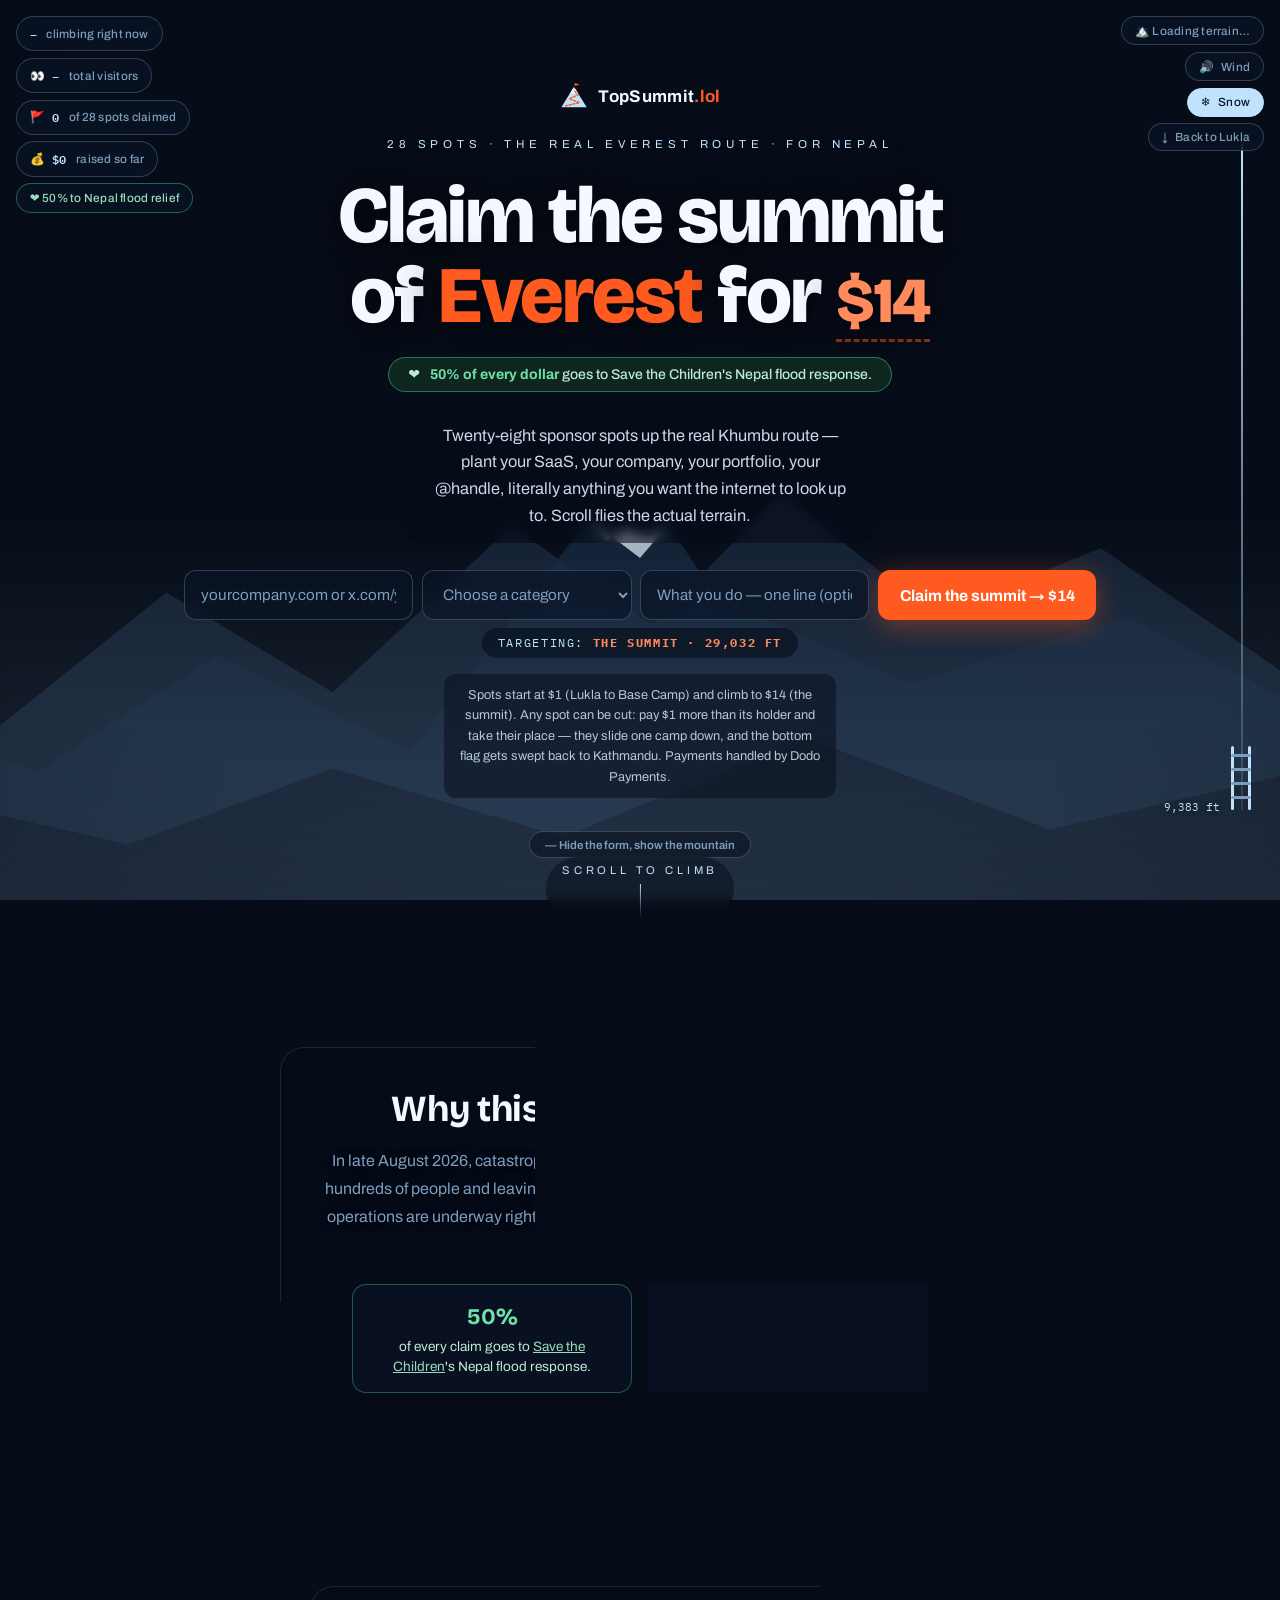
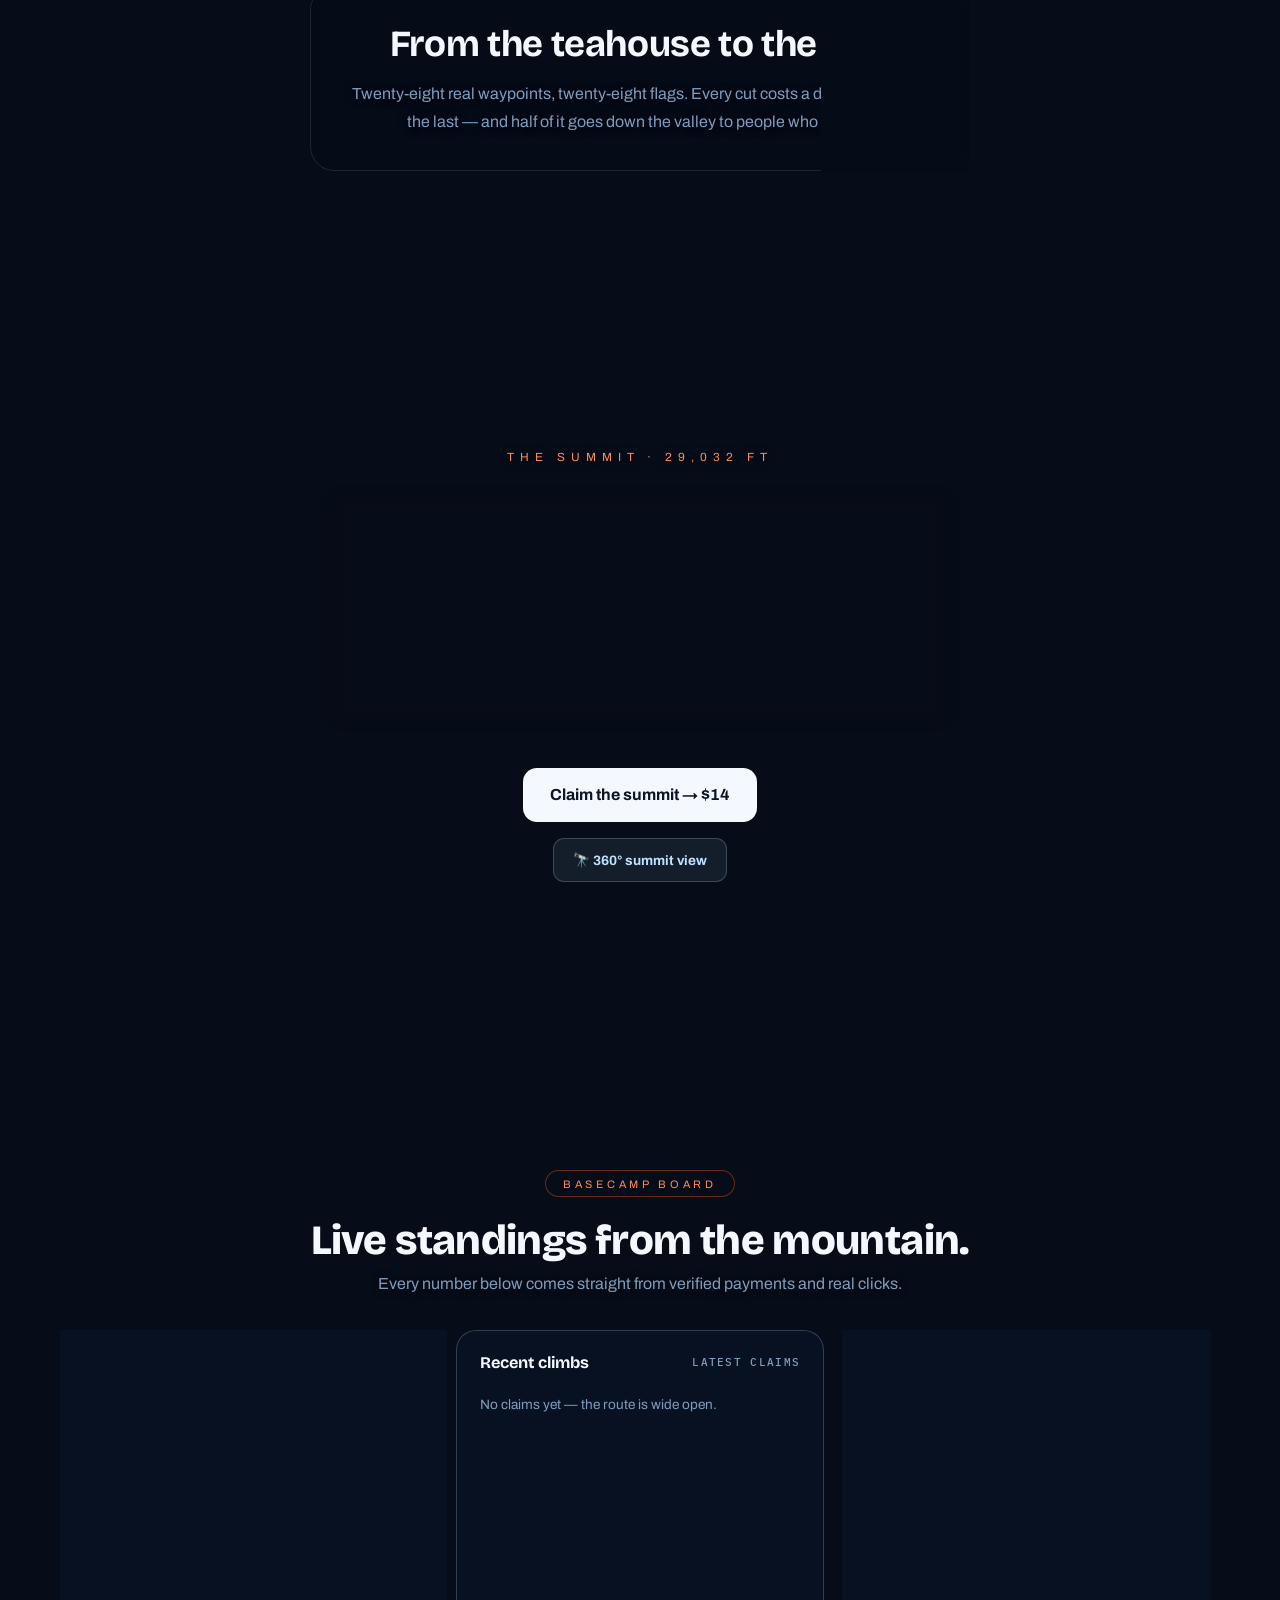
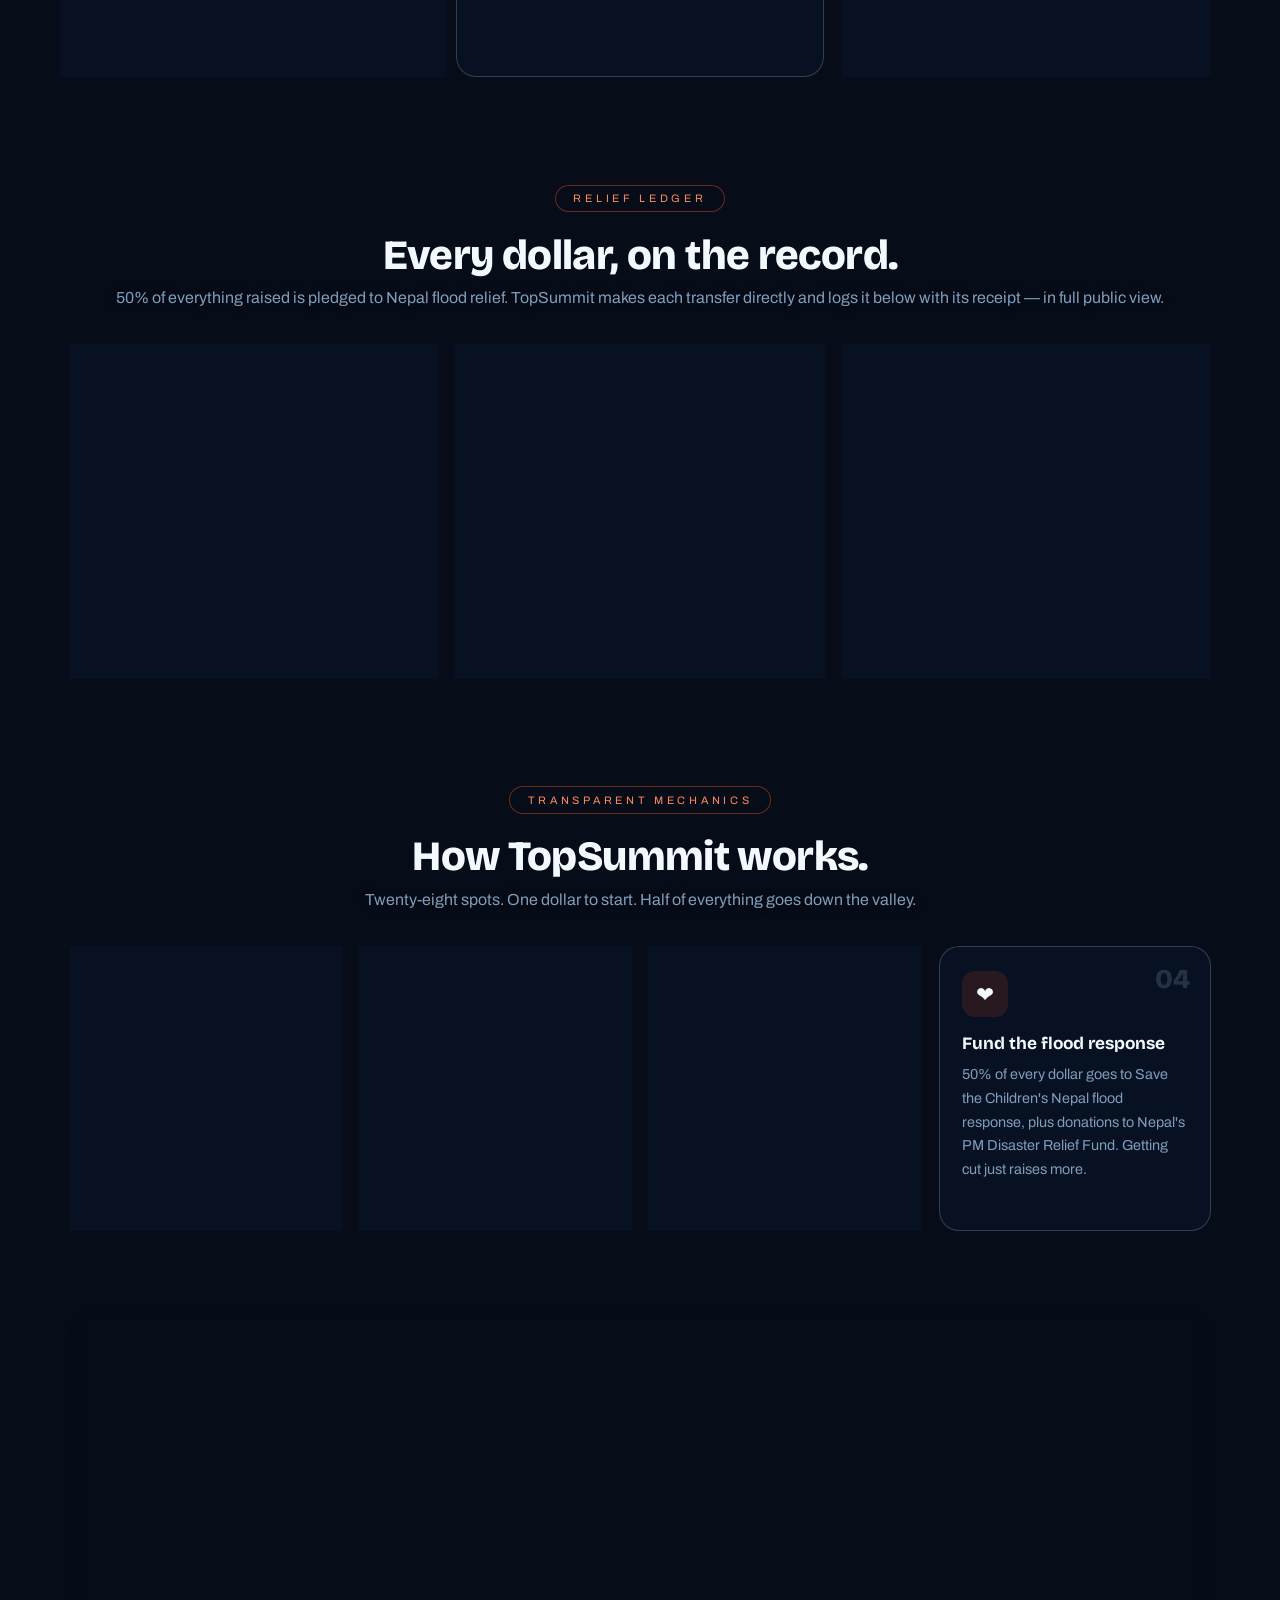
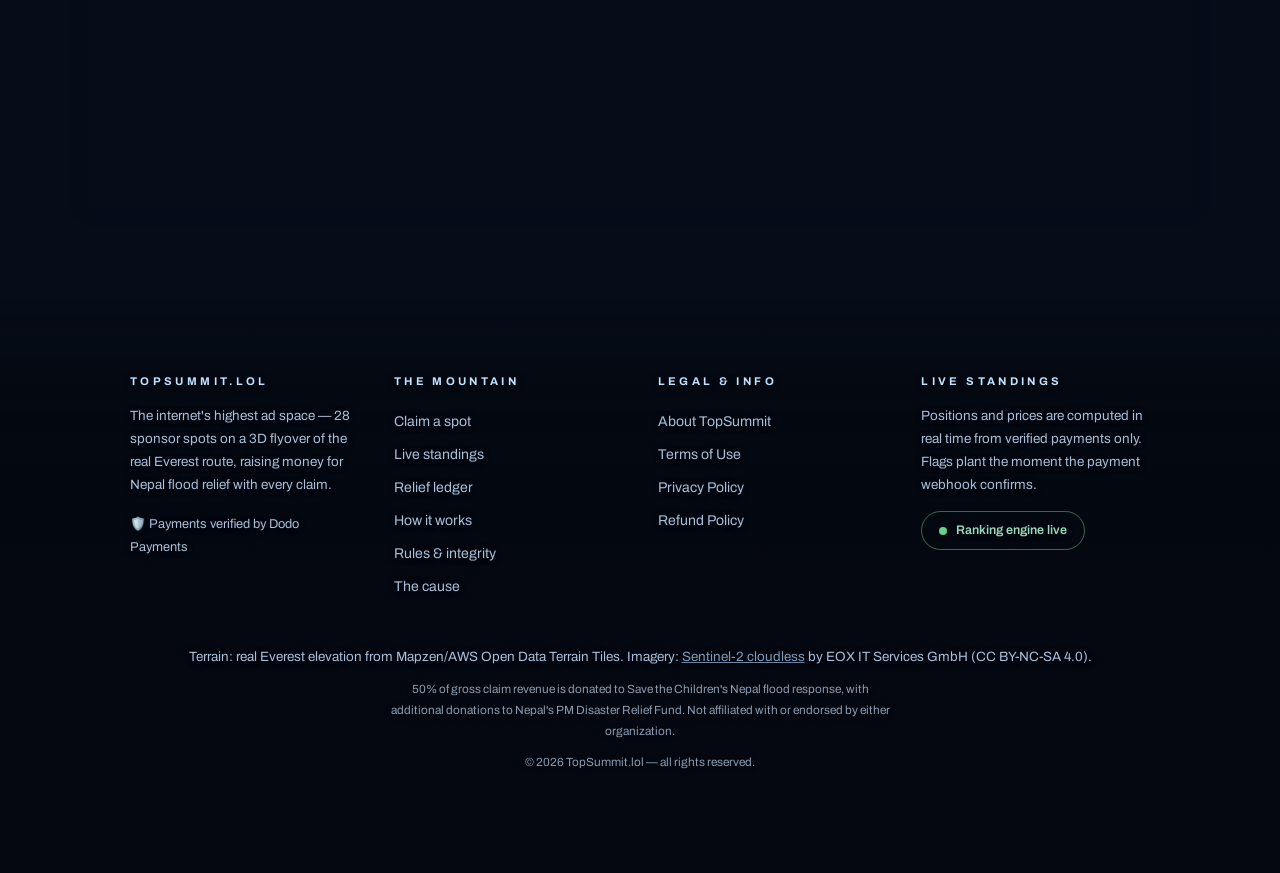
==== index.html @ 9ab9e519 "28 spots: densified real route Lukla to Summit, $1 through Base Camp then $2-$14 up the climb; Googl" ====
<!DOCTYPE html>
<html lang="en">
<head>
<meta charset="UTF-8">
<meta name="viewport" content="width=device-width, initial-scale=1.0, viewport-fit=cover">
<title>TopSummit.lol — Claim a spot on Everest. Half goes to Nepal flood relief.</title>
<meta name="description" content="28 sponsor spots up the real Everest route, Lukla to the summit. Prices start at $1. Anyone can cut in for a dollar more. 50% of every claim funds Nepal flood relief.">
<link rel="canonical" href="https://topsummit.lol/">
<meta name="theme-color" content="#0B1526">
<meta property="og:type" content="website">
<meta property="og:site_name" content="TopSummit.lol">
<meta property="og:title" content="TopSummit.lol — The internet's highest ad space">
<meta property="og:description" content="28 flags on the real Everest. Plant yours from $1; anyone can cut in for $1 more. Half of every dollar goes to Nepal flood relief.">
<meta property="og:url" content="https://topsummit.lol/">
<meta property="og:image" content="https://topsummit.lol/assets/og.jpg">
<meta property="og:image:width" content="1200">
<meta property="og:image:height" content="630">
<meta name="twitter:card" content="summary_large_image">
<meta name="twitter:title" content="TopSummit.lol — The internet's highest ad space">
<meta name="twitter:description" content="28 flags on the real Everest. Plant yours from $1; anyone can cut in for $1 more. Half of every dollar goes to Nepal flood relief.">
<meta name="twitter:image" content="https://topsummit.lol/assets/og.jpg">
<script type="application/ld+json">{"@context":"https://schema.org","@type":"WebSite","name":"TopSummit.lol","url":"https://topsummit.lol/","description":"A 3D flyover of the real Everest route with 28 sponsor spots. 50% of every claim funds Nepal flood relief."}</script>
<link rel="icon" href="assets/logo.svg" type="image/svg+xml">
<link rel="icon" href="assets/favicon-32.png" type="image/png" sizes="32x32">
<link rel="apple-touch-icon" href="assets/favicon-180.png">
<link rel="preconnect" href="https://fonts.googleapis.com">
<link rel="preconnect" href="https://fonts.gstatic.com" crossorigin>
<link href="https://fonts.googleapis.com/css2?family=Bricolage+Grotesque:opsz,wght@12..96,400..800&family=Archivo:wght@400;500;700&family=IBM+Plex+Mono:wght@500;600&display=swap" rel="stylesheet">
<style>
  :root{
    --night:#0B1526;
    --night-deep:#060C18;
    --ice:#BFE3FF;
    --ice-dim:#7E9DBC;
    --cloud:#F4F9FF;
    --orange:#FF5A1F;
    --orange-lit:#FF8A5C;
    --relief:#4CC38A;
    --card:rgba(10,20,38,.72);
    --line:rgba(191,227,255,.22);
  }
  *{margin:0;padding:0;box-sizing:border-box}
  [hidden]{display:none !important}
  html{overflow-x:hidden}
  html.no-scroll{overflow:hidden}
  body{
    font-family:"Archivo",system-ui,sans-serif;
    background:var(--night-deep);
    color:var(--cloud);
    -webkit-font-smoothing:antialiased;
  }
  button{font-family:inherit;cursor:pointer}
  input,select{font-family:inherit}
  ::selection{background:var(--orange);color:#fff}
  :focus-visible{outline:3px solid var(--orange);outline-offset:3px}

  /* ---------- fixed backdrops ---------- */
  .skywrap{position:fixed;inset:0;z-index:0;overflow:hidden}
  .skyfill{position:absolute;inset:0}
  .stars{
    position:absolute;inset:0;opacity:0;
    background-image:
      radial-gradient(1.5px 1.5px at 12% 18%,#fff,transparent),
      radial-gradient(1px 1px at 34% 8%,#fff,transparent),
      radial-gradient(1.6px 1.6px at 58% 22%,#fff,transparent),
      radial-gradient(1px 1px at 71% 12%,#fff,transparent),
      radial-gradient(1.4px 1.4px at 86% 28%,#fff,transparent),
      radial-gradient(1px 1px at 45% 32%,#fff,transparent),
      radial-gradient(1.2px 1.2px at 22% 40%,#fff,transparent),
      radial-gradient(1px 1px at 92% 44%,#fff,transparent);
  }
  #terrain3d{position:fixed;inset:0;z-index:1;opacity:0;transition:opacity 1.2s ease}
  #terrain3d.on{opacity:1}
  #terrain3d canvas{display:block;width:100%;height:100%}
  #stylized{position:fixed;inset:0;z-index:1;overflow:hidden}
  #stylized svg.ridge{
    position:absolute;left:50%;transform:translateX(-50%);
    width:max(1400px,160vw);bottom:-4vh;
  }
  #stylized .haze{
    position:absolute;inset:auto 0 0 0;height:44vh;
    background:linear-gradient(180deg,transparent,rgba(191,227,255,.14));
    pointer-events:none;
  }
  #stylized .plume{
    position:absolute;pointer-events:none;opacity:0;
    width:26vw;height:5vh;left:53%;top:16vh;
    background:linear-gradient(90deg,rgba(244,249,255,.85),rgba(244,249,255,0));
    filter:blur(9px);border-radius:999px;
    transform-origin:left center;
  }
  .vignette{
    position:fixed;inset:0;z-index:2;pointer-events:none;
    background:radial-gradient(125% 95% at 50% 42%,transparent 52%,rgba(4,8,16,.62) 100%);
  }
  #snow{position:fixed;inset:0;z-index:3;pointer-events:none}

  /* ---------- HUD ---------- */
  .hud{position:fixed;z-index:60;display:flex;flex-direction:column;gap:.4rem;top:16px}
  .hud.left{left:16px;align-items:flex-start}
  .hud.right{right:16px;align-items:flex-end}
  .chip,.ctl{
    background:var(--card);border:1px solid var(--line);
    color:var(--ice-dim);
    border-radius:999px;padding:.42rem .8rem;
    font-size:.74rem;font-weight:500;letter-spacing:.02em;
    display:inline-flex;align-items:center;gap:.45rem;white-space:nowrap;
    backdrop-filter:blur(8px);
  }
  .chip .num{font-family:"IBM Plex Mono",monospace;color:var(--ice);font-weight:600}
  .chip .short{display:none}
  .chip.relief{border-color:rgba(76,195,138,.45);color:#9ADBBB}
  .ctl{transition:color .2s,border-color .2s}
  .ctl:hover{color:var(--cloud);border-color:var(--ice)}
  .ctl[aria-pressed="true"]{background:var(--ice);color:var(--night);border-color:var(--ice)}

  /* icefall ladder = scroll progress */
  .ladder-rail{position:fixed;right:26px;top:16svh;bottom:10svh;width:26px;z-index:55;pointer-events:none}
  .ladder-rail::before{
    content:"";position:absolute;left:50%;top:0;bottom:0;width:2px;
    background:linear-gradient(180deg,var(--ice),rgba(191,227,255,.12));
  }
  .ladder{position:absolute;left:0;bottom:0;width:26px;height:64px}
  .ladder .rail{position:absolute;top:0;bottom:0;width:3px;background:var(--ice);border-radius:2px}
  .ladder .rail.r1{left:3px}.ladder .rail.r2{right:3px}
  .ladder .rung{position:absolute;left:3px;right:3px;height:3px;background:var(--ice-dim);border-radius:2px}
  .altimeter{
    position:absolute;right:34px;bottom:-4px;white-space:nowrap;
    font-family:"IBM Plex Mono",monospace;font-size:.68rem;color:var(--ice);
    text-shadow:0 1px 6px rgba(4,8,16,.9);
  }

  /* ---------- HERO ---------- */
  .hero{
    position:relative;z-index:5;min-height:100svh;
    display:flex;flex-direction:column;align-items:center;justify-content:center;
    text-align:center;padding:9svh 1rem 12svh;
  }
  .brandline{display:flex;align-items:center;justify-content:center;gap:.55rem;margin-bottom:1.2rem}
  .brandline svg{width:30px;height:30px}
  .brandline .name{font-weight:700;letter-spacing:.02em;font-size:1.06rem}
  .brandline .name b{color:var(--orange)}
  .eyebrow{
    font-size:.72rem;letter-spacing:.42em;text-transform:uppercase;
    color:var(--ice);margin-bottom:1.1rem;
    background:rgba(6,12,24,.55);backdrop-filter:blur(6px);
    padding:.5rem 1.1rem;border-radius:999px;
  }
  h1{
    font-family:"Bricolage Grotesque",sans-serif;font-weight:800;
    font-size:clamp(2.5rem,7vw,5rem);line-height:1.0;letter-spacing:-.025em;
    text-wrap:balance;
    text-shadow:0 2px 8px rgba(4,8,16,.9), 0 4px 40px rgba(4,8,16,.85);
  }
  h1 em{font-style:normal;color:var(--orange)}
  h1 .mono{color:var(--orange-lit);border-bottom:3px dashed rgba(255,90,31,.55);font-size:.8em}
  .relief-banner{
    margin:1.3rem auto 0;display:inline-flex;align-items:center;gap:.6rem;
    background:rgba(18,48,36,.72);border:1px solid rgba(76,195,138,.5);
    color:#BDEBD3;border-radius:999px;padding:.55rem 1.2rem;
    font-size:.88rem;font-weight:500;backdrop-filter:blur(8px);
    max-width:94vw;flex-wrap:wrap;justify-content:center;
  }
  .relief-banner b{color:#6FE0A8}
  .subline{margin:1.1rem auto 0;color:#C9D9EA;font-size:1.02rem;max-width:52ch;line-height:1.65;
    background:rgba(6,12,24,.55);backdrop-filter:blur(6px);
    padding:.8rem 1.2rem;border-radius:14px}
  .claim-bar{margin:1.7rem auto .5rem;display:flex;flex-wrap:wrap;justify-content:center;gap:.55rem}
  .claim-bar input,.claim-bar select{
    height:50px;border-radius:12px;border:1px solid var(--line);
    background:var(--card);color:var(--cloud);
    padding:0 1rem;font-size:.95rem;min-width:210px;backdrop-filter:blur(8px);
  }
  .claim-bar input::placeholder{color:var(--ice-dim)}
  .claim-bar select{min-width:180px;color:var(--ice-dim)}
  .claim-bar .go{
    height:50px;border-radius:12px;border:none;padding:0 1.35rem;
    background:var(--orange);color:#fff;font-weight:700;font-size:.98rem;
    display:inline-flex;align-items:center;gap:.5rem;
    box-shadow:0 6px 28px rgba(255,90,31,.4);
    transition:transform .18s cubic-bezier(.22,1,.36,1),box-shadow .18s;
  }
  .claim-bar .go:hover{transform:translateY(-2px);box-shadow:0 10px 34px rgba(255,90,31,.55)}
  .target-line{
    font-family:"IBM Plex Mono",monospace;font-size:.72rem;letter-spacing:.14em;
    text-transform:uppercase;color:var(--ice);margin-bottom:.6rem;
    background:rgba(6,12,24,.6);backdrop-filter:blur(6px);
    padding:.45rem 1rem;border-radius:999px;
  }
  .target-line b{color:var(--orange-lit)}
  .micro{color:#B5C7DA;font-size:.8rem;max-width:56ch;margin:.4rem auto 0;line-height:1.6;
    background:rgba(6,12,24,.5);backdrop-filter:blur(6px);
    padding:.7rem 1rem;border-radius:12px}
  .form-error{color:var(--orange-lit);font-size:.84rem;font-weight:700;min-height:1.3em;margin-top:.45rem}
  /* the claim form can fold away so the flyover owns the first screen */
  .hero-min{
    margin-top:.5rem;background:rgba(6,12,24,.5);border:1px solid var(--line);
    color:var(--ice-dim);border-radius:999px;padding:.42rem .95rem;
    font-size:.72rem;font-weight:600;backdrop-filter:blur(6px);
    transition:color .2s,border-color .2s;
  }
  .hero-min:hover{color:var(--cloud);border-color:var(--ice)}
  .hero-pill{
    display:inline-flex;align-items:center;gap:.5rem;margin-top:1.4rem;
    background:var(--orange);color:#fff;border:none;border-radius:999px;
    padding:.8rem 1.4rem;font-size:.95rem;font-weight:700;
    box-shadow:0 6px 28px rgba(255,90,31,.4);
  }
  .hero-pill span{font-size:.7rem;opacity:.85}
  .hero.min .subline,.hero.min .claim-bar,.hero.min .target-line,
  .hero.min .micro,.hero.min .form-error,.hero.min .hero-min{display:none}
  .scroll-cue{
    position:absolute;left:50%;bottom:5svh;transform:translateX(-50%);
    font-size:.7rem;letter-spacing:.34em;text-transform:uppercase;color:var(--ice);
    display:flex;flex-direction:column;align-items:center;gap:.5rem;white-space:nowrap;
  }
  .scroll-cue{background:rgba(6,12,24,.5);backdrop-filter:blur(6px);
    padding:.45rem 1rem .2rem;border-radius:999px}
  .scroll-cue::after{content:"";width:1px;height:34px;background:linear-gradient(180deg,var(--ice),transparent)}

  /* ---------- CAUSE ---------- */
  .cause{
    position:relative;z-index:5;text-align:center;
    padding:2.4rem 1.8rem;width:min(720px,92vw);margin:9svh auto 3svh;
    background:rgba(6,12,24,.55);backdrop-filter:blur(8px);
    border:1px solid rgba(191,227,255,.12);border-radius:24px;
  }
  .cause h2{
    font-family:"Bricolage Grotesque",sans-serif;font-weight:700;
    font-size:clamp(1.5rem,3.4vw,2.3rem);letter-spacing:-.01em;
  }
  .cause p{color:var(--ice-dim);margin-top:1rem;line-height:1.75;
    text-shadow:0 1px 10px rgba(4,8,16,.9)}
  .cause a{color:#9ADBBB}
  .cause .split{
    margin-top:1.6rem;display:flex;justify-content:center;gap:1rem;flex-wrap:wrap;
  }
  .cause .split span{
    background:var(--card);border:1px solid rgba(76,195,138,.4);border-radius:14px;
    padding:.9rem 1.2rem;font-size:.85rem;color:#BDEBD3;backdrop-filter:blur(8px);
    max-width:280px;line-height:1.5;
  }
  .cause .split b{display:block;font-family:"Bricolage Grotesque",sans-serif;
    font-size:1.4rem;color:#6FE0A8;margin-bottom:.2rem}
  .cause .fineprint{font-size:.74rem;margin-top:1.4rem;opacity:.85}

  /* ---------- THE CLIMB ---------- */
  .climb{position:relative;z-index:5}
  .climb-intro{
    text-align:center;padding:2.2rem 1.8rem;width:min(660px,92vw);
    margin:10svh auto 5svh;
    background:rgba(6,12,24,.55);backdrop-filter:blur(8px);
    border:1px solid rgba(191,227,255,.12);border-radius:24px;
  }
  .climb-intro h2{
    font-family:"Bricolage Grotesque",sans-serif;font-weight:700;
    font-size:clamp(1.5rem,3.4vw,2.3rem);letter-spacing:-.01em;
  }
  .climb-intro p{color:var(--ice-dim);margin-top:.9rem;line-height:1.7;
    text-shadow:0 1px 10px rgba(4,8,16,.9)}

  .camp{
    position:relative;min-height:50svh;
    display:flex;align-items:center;padding:5svh 1rem;
  }
  /* the climb (Crampon Point -> Hillary Step) gets more scroll room than the
     trek, so the flight up high is slower and each spot hangs on screen longer */
  .camp:nth-child(n+15){min-height:92svh}
  .camp:nth-child(odd) .camp-inner{margin-left:auto;margin-right:max(4vw,calc(50vw - 620px))}
  .camp:nth-child(even) .camp-inner{margin-right:auto;margin-left:max(4vw,calc(50vw - 620px))}
  .camp-inner{width:min(520px,94vw);position:relative}
  .waypoint{
    display:inline-flex;align-items:center;gap:.6rem;margin-bottom:.9rem;
    font-family:"IBM Plex Mono",monospace;font-size:.7rem;letter-spacing:.24em;
    text-transform:uppercase;color:var(--cloud);
    background:rgba(6,12,24,.68);backdrop-filter:blur(6px);
    padding:.5rem .95rem;border-radius:999px;
    cursor:pointer;transition:border-color .2s;border:1px solid transparent;
  }
  .waypoint:hover{border-color:rgba(191,227,255,.4)}
  .wp-name::after{content:" ·"}
  .waypoint::before{
    content:"";width:12px;height:12px;border-radius:50%;flex:none;
    background:var(--orange);box-shadow:0 0 0 5px rgba(255,90,31,.25), 0 0 18px rgba(255,90,31,.6);
  }
  .camp.vacant .waypoint::before{background:var(--ice-dim);box-shadow:0 0 0 5px rgba(191,227,255,.15)}
  .flag-card{
    background:var(--card);border:1px solid var(--line);
    border-left:4px solid var(--orange);
    border-radius:16px;padding:1.25rem 1.4rem;
    backdrop-filter:blur(10px);
    box-shadow:0 24px 60px rgba(4,8,16,.55);
    display:flex;align-items:center;gap:1.1rem;
  }
  .camp.vacant .flag-card{border-left-color:var(--ice-dim);border-style:dashed}
  .flag-card .pennant{flex:none;width:44px}
  .flag-card .pennant svg{width:100%;height:auto;display:block}
  .flag-card .info{flex:1;min-width:0}
  .flag-card .domain{
    font-family:"Bricolage Grotesque",sans-serif;font-weight:700;font-size:1.4rem;
    letter-spacing:-.01em;overflow:hidden;text-overflow:ellipsis;white-space:nowrap;
  }
  .camp.vacant .flag-card .domain{color:var(--ice-dim)}
  .flag-card .tag{color:var(--ice-dim);font-size:.88rem;margin-top:.3rem;line-height:1.5}
  .flag-card .alt{
    margin-top:.6rem;font-family:"IBM Plex Mono",monospace;font-size:.68rem;
    letter-spacing:.18em;text-transform:uppercase;color:var(--ice-dim);
  }
  .flag-card .meta{
    flex:none;text-align:right;
    border-left:1px dashed var(--line);padding-left:1rem;
  }
  .flag-card .rank{font-family:"Bricolage Grotesque",sans-serif;font-weight:800;font-size:1.8rem}
  .flag-card .paid{font-family:"IBM Plex Mono",monospace;color:var(--orange-lit);font-weight:600}
  .spot-btn{
    margin-top:.9rem;width:100%;height:44px;border-radius:11px;border:none;
    background:var(--orange);color:#fff;font-weight:700;font-size:.9rem;
    transition:transform .15s cubic-bezier(.22,1,.36,1);
  }
  .camp.vacant .spot-btn{
    background:rgba(6,12,24,.72);backdrop-filter:blur(6px);
    border:1.5px dashed var(--ice);color:var(--cloud);font-weight:700;
  }
  .spot-btn:hover{transform:translateY(-2px)}

  /* ---------- FINALE ---------- */
  .finale{
    position:relative;z-index:5;min-height:100svh;overflow:hidden;
    display:flex;align-items:center;justify-content:center;
  }
  .finale-inner{position:relative;text-align:center;width:min(760px,94vw);padding:8svh 0}
  .finale .kicker{
    font-size:.74rem;letter-spacing:.5em;text-transform:uppercase;color:var(--orange-lit);
    margin-bottom:1.4rem;text-shadow:0 1px 10px rgba(4,8,16,.9);
  }
  .summit-card{
    position:relative;margin:0 auto;width:min(640px,100%);
    background:linear-gradient(165deg,rgba(14,26,48,.88),rgba(8,15,30,.88));
    border:1.5px solid #F5C64F;    /* champion gold */
    border-radius:22px;padding:2.5rem 2rem 2rem;
    backdrop-filter:blur(12px);
    animation:glowGold 2.8s ease-in-out infinite alternate;
  }
  .summit-card .ribbon{
    position:absolute;top:-16px;left:50%;transform:translateX(-50%);
    background:var(--orange);color:#fff;
    font-weight:700;font-size:.72rem;letter-spacing:.3em;text-transform:uppercase;
    padding:.42rem 1.2rem;border-radius:999px;white-space:nowrap;
  }
  .summit-card .domain{
    font-family:"Bricolage Grotesque",sans-serif;font-weight:800;
    font-size:clamp(2rem,5.6vw,3.6rem);letter-spacing:-.02em;color:var(--cloud);
    overflow-wrap:anywhere;
  }
  .summit-card .domain a{color:inherit;text-decoration:none}
  .summit-card .domain a:hover{color:var(--orange-lit)}
  .summit-card .tag{color:var(--ice-dim);margin-top:.7rem;font-size:1.02rem}
  .summit-card .figures{
    margin-top:1.7rem;display:flex;justify-content:center;gap:2.4rem;flex-wrap:wrap;
    font-family:"IBM Plex Mono",monospace;font-size:.78rem;color:var(--ice-dim);
  }
  .summit-card .figures b{display:block;font-size:1.25rem;color:var(--orange-lit);font-weight:600}
  .finale .steal{
    margin-top:2.2rem;height:54px;border-radius:14px;border:none;padding:0 1.7rem;
    background:var(--cloud);color:var(--night);font-weight:700;font-size:1rem;
    transition:transform .18s cubic-bezier(.22,1,.36,1);
  }
  .finale .steal:hover{transform:translateY(-2px)}

  /* ---------- footer ---------- */
  .basefooter{
    position:relative;z-index:5;text-align:center;
    padding:8svh 1.2rem 11svh;color:#A9C0D8;font-size:.84rem;line-height:1.8;
    background:linear-gradient(180deg,transparent 0%,rgba(4,8,16,.82) 16%,rgba(4,8,16,.97) 45%);
    text-shadow:0 1px 6px rgba(4,8,16,.9);
  }
  .basefooter .sign{
    display:inline-block;border:1px solid var(--line);color:var(--ice-dim);
    letter-spacing:.34em;text-transform:uppercase;font-size:.7rem;font-weight:700;
    padding:.55rem 1.3rem;border-radius:8px;margin-bottom:1.1rem;
  }
  .basefooter a{color:var(--ice-dim)}
  .basefooter .legal{font-size:.74rem;opacity:.8;max-width:72ch;margin:0.6rem auto 0}

  /* ---------- shared section heads ---------- */
  .sec-head{text-align:center;margin-bottom:2.4rem}
  .sec-head .pill{
    display:inline-block;font-size:.68rem;letter-spacing:.34em;text-transform:uppercase;
    color:var(--orange-lit);border:1px solid rgba(255,90,31,.4);border-radius:999px;
    padding:.42rem 1.1rem;margin-bottom:1.1rem;background:rgba(6,12,24,.5);
  }
  .sec-head h2{font-family:"Bricolage Grotesque",sans-serif;font-weight:800;
    font-size:clamp(1.7rem,3.8vw,2.6rem);letter-spacing:-.015em}
  .sec-head p{color:var(--ice-dim);margin-top:.6rem;text-shadow:0 1px 8px rgba(4,8,16,.9)}

  /* ---------- basecamp board ---------- */
  .board,.howit{position:relative;z-index:5;padding:6svh 1.2rem;max-width:1180px;margin:0 auto}
  .board-grid{display:grid;grid-template-columns:repeat(auto-fit,minmax(300px,1fr));gap:1.1rem}
  .panel{
    background:var(--card);border:1px solid var(--line);border-radius:20px;
    padding:1.35rem 1.45rem;backdrop-filter:blur(10px);
  }
  .panel>h3{
    font-family:"Bricolage Grotesque",sans-serif;font-size:1.02rem;
    display:flex;justify-content:space-between;align-items:center;margin-bottom:1rem;
  }
  .panel>h3 small{font-family:"IBM Plex Mono",monospace;font-weight:500;font-size:.68rem;
    color:var(--ice-dim);letter-spacing:.12em;text-transform:uppercase}
  .champ-card{
    background:rgba(245,198,79,.07);border:1.5px solid #F5C64F;
    box-shadow:0 0 22px rgba(245,198,79,.25);
    border-radius:15px;padding:1.05rem;display:flex;align-items:center;gap:.9rem;
  }
  .champ-card img{width:44px;height:44px;border-radius:11px;background:#fff}
  .champ-card .cd{flex:1;min-width:0}
  .champ-card .cd a{color:var(--cloud);font-family:"Bricolage Grotesque",sans-serif;
    font-weight:800;font-size:1.25rem;text-decoration:none;overflow-wrap:anywhere}
  .champ-card .cd a:hover{color:var(--orange-lit)}
  .champ-card .cd small{display:block;color:var(--ice-dim);font-size:.78rem;margin-top:.15rem}
  .champ-take{
    margin-top:1rem;width:100%;height:46px;border-radius:12px;border:none;
    background:var(--orange);color:#fff;font-weight:700;font-size:.95rem;
    box-shadow:0 6px 22px rgba(255,90,31,.35);
    transition:transform .15s cubic-bezier(.22,1,.36,1);
  }
  .champ-take:hover{transform:translateY(-2px)}
  .kv{display:flex;justify-content:space-between;padding:.5rem 0;
    border-top:1px dashed var(--line);font-size:.85rem;color:var(--ice-dim);margin-top:.1rem}
  .kv:first-of-type{margin-top:1rem}
  .kv b{color:var(--ice);font-family:"IBM Plex Mono",monospace;font-weight:600}
  .feed{list-style:none}
  .feed li{display:flex;align-items:center;gap:.75rem;padding:.55rem 0;
    border-top:1px solid rgba(191,227,255,.08)}
  .feed li:first-child{border-top:none}
  .feed img{width:32px;height:32px;border-radius:9px;background:#fff;flex:none}
  .feed .fd{flex:1;min-width:0}
  .feed .fd a{color:var(--cloud);font-weight:700;font-size:.92rem;text-decoration:none;
    overflow-wrap:anywhere}
  .feed .fd a:hover{color:var(--orange-lit)}
  .feed .fd small{display:block;color:var(--ice-dim);font-size:.74rem;margin-top:.1rem}
  .feed .amt{font-family:"IBM Plex Mono",monospace;color:var(--orange-lit);font-weight:600}
  .feed .clicks{background:rgba(191,227,255,.12);color:var(--ice);border-radius:999px;
    padding:.25rem .7rem;font-size:.72rem;font-family:"IBM Plex Mono",monospace;white-space:nowrap}
  .feed .empty{color:var(--ice-dim);font-size:.85rem;padding:.6rem 0}

  /* ---------- how it works ---------- */
  .steps{display:grid;grid-template-columns:repeat(auto-fit,minmax(230px,1fr));gap:1.1rem}
  .step{
    background:var(--card);border:1px solid var(--line);border-radius:20px;
    padding:1.5rem 1.4rem;backdrop-filter:blur(10px);position:relative;
  }
  .step .n{position:absolute;top:1rem;right:1.25rem;
    font-family:"Bricolage Grotesque",sans-serif;font-weight:800;font-size:1.7rem;
    color:rgba(191,227,255,.16)}
  .step .ic{width:46px;height:46px;border-radius:13px;display:grid;place-items:center;
    font-size:1.35rem;background:rgba(255,90,31,.13);margin-bottom:1rem}
  .step h3{font-family:"Bricolage Grotesque",sans-serif;font-size:1.08rem;margin-bottom:.55rem}
  .step p{color:var(--ice-dim);font-size:.9rem;line-height:1.65}

  /* ---------- rules ---------- */
  .rules{position:relative;z-index:5;padding:2svh 1.2rem 8svh;max-width:1180px;margin:0 auto}
  .rules-card{
    background:linear-gradient(160deg,rgba(10,22,40,.94),rgba(6,12,24,.94));
    border:1px solid var(--line);border-radius:28px;padding:2.8rem 2.6rem;
    display:grid;grid-template-columns:1fr 1.1fr;gap:2.4rem;align-items:center;
    backdrop-filter:blur(10px);
  }
  .rules-card h2{font-family:"Bricolage Grotesque",sans-serif;font-weight:800;
    font-size:clamp(1.7rem,3.6vw,2.5rem);letter-spacing:-.015em;line-height:1.1}
  .rules-card .blurb{color:var(--ice-dim);margin-top:1rem;line-height:1.7}
  .rules-card .start{
    margin-top:1.8rem;height:52px;border-radius:13px;border:none;padding:0 1.6rem;
    background:var(--orange);color:#fff;font-weight:700;font-size:.98rem;
    box-shadow:0 6px 24px rgba(255,90,31,.4);
    transition:transform .15s cubic-bezier(.22,1,.36,1);
  }
  .rules-card .start:hover{transform:translateY(-2px)}
  .checklist{
    list-style:none;background:rgba(4,8,16,.55);border:1px solid var(--line);
    border-radius:20px;padding:1.5rem 1.6rem;
  }
  .checklist .cl-title{font-family:"IBM Plex Mono",monospace;font-size:.7rem;
    letter-spacing:.28em;text-transform:uppercase;color:var(--ice);margin-bottom:.7rem}
  .checklist li{display:flex;gap:.75rem;padding:.55rem 0;color:var(--ice-dim);
    font-size:.9rem;line-height:1.6}
  .checklist li::before{content:"✓";color:#69D08B;font-weight:700;flex:none}

  /* ---------- footer columns ---------- */
  .footgrid{
    display:grid;grid-template-columns:repeat(auto-fit,minmax(220px,1fr));gap:2.2rem;
    max-width:1020px;margin:0 auto 2.6rem;text-align:left;
  }
  .footgrid h4{font-size:.7rem;letter-spacing:.3em;text-transform:uppercase;
    color:var(--ice);margin-bottom:.9rem}
  .footgrid a{display:block;color:#A9C0D8;text-decoration:none;padding:.24rem 0;font-size:.88rem}
  .footgrid a:hover{color:var(--cloud)}
  .footgrid p{font-size:.84rem;line-height:1.7}
  .engine{
    display:inline-flex;align-items:center;gap:.55rem;
    border:1px solid rgba(105,208,139,.5);color:#9ADBBB;border-radius:999px;
    padding:.45rem 1.05rem;font-size:.78rem;font-weight:600;margin-top:.9rem;
  }
  .engine::before{content:"";width:8px;height:8px;border-radius:50%;background:#69D08B;
    animation:pulse 2s infinite}
  .dodoline{display:inline-flex;align-items:center;gap:.45rem;margin-top:1rem;font-size:.8rem}

  /* ---------- 360° focus mode ---------- */
  /* while a flag is focused, everything else steps out of the frame */
  body.focus-active .hero,
  body.focus-active .cause,
  body.focus-active .climb,
  body.focus-active .finale,
  body.focus-active .board,
  body.focus-active .howit,
  body.focus-active .rules,
  body.focus-active .basefooter,
  body.focus-active .ladder-rail,
  body.focus-active .hud{visibility:hidden}
  .focus-ui{
    position:fixed;inset:0;z-index:80;pointer-events:none;
    display:flex;align-items:flex-end;justify-content:center;
    padding:0 1rem 3svh;
  }
  .focus-ui[hidden]{display:none}  /* display:flex must not defeat the hidden attribute */
  .focus-panel{
    pointer-events:auto;position:relative;width:min(420px,94vw);
    background:rgba(8,15,29,.9);border:1px solid var(--line);border-radius:16px;
    padding:.85rem 1rem .7rem;backdrop-filter:blur(12px);
    box-shadow:0 22px 60px rgba(4,8,16,.7);
  }
  .focus-close{
    position:absolute;top:.6rem;right:.65rem;width:26px;height:26px;
    background:none;border:1px solid var(--line);color:var(--ice-dim);
    border-radius:50%;font-size:.72rem;line-height:1;
  }
  .focus-close:hover{color:var(--cloud);border-color:var(--ice)}
  .focus-min{
    position:absolute;top:.6rem;right:2.6rem;width:26px;height:26px;
    background:none;border:1px solid var(--line);color:var(--ice-dim);
    border-radius:50%;font-size:.72rem;line-height:1;
  }
  .focus-min:hover{color:var(--cloud);border-color:var(--ice)}
  /* minimized: the panel folds into a pill so the flag and the view own the screen */
  .focus-ui.min .focus-panel{display:none}
  .focus-ui.min .focus-pill{display:inline-flex}
  .focus-pill{
    display:none;pointer-events:auto;align-items:center;gap:.6rem;
    background:rgba(8,15,29,.9);border:1px solid var(--line);color:var(--cloud);
    border-radius:999px;padding:.6rem 1.05rem .6rem 1.15rem;font-size:.8rem;
    backdrop-filter:blur(12px);box-shadow:0 14px 40px rgba(4,8,16,.6);
  }
  .focus-pill .fp-way{font-family:"IBM Plex Mono",monospace;font-size:.6rem;
    letter-spacing:.18em;text-transform:uppercase;color:var(--orange-lit)}
  .focus-pill b{font-family:"Bricolage Grotesque",sans-serif;font-weight:800;font-size:.92rem}
  .focus-pill .fp-caret{font-size:.6rem;color:var(--ice-dim)}
  .focus-pill:hover{border-color:var(--ice)}
  .focus-pill-x{width:40px;height:40px;padding:0;justify-content:center;margin-left:.5rem;color:var(--ice-dim)}
  .focus-ui.min{gap:.5rem;align-items:flex-end}
  .focus-way{font-family:"IBM Plex Mono",monospace;font-size:.6rem;
    letter-spacing:.22em;text-transform:uppercase;color:var(--orange-lit)}
  #focusName{font-family:"Bricolage Grotesque",sans-serif;font-weight:800;
    font-size:1.05rem;margin:.15rem 0 .3rem;padding-right:4rem}
  .focus-fact{
    color:var(--ice-dim);font-size:.74rem;line-height:1.5;
    display:-webkit-box;-webkit-line-clamp:3;-webkit-box-orient:vertical;overflow:hidden;
  }
  .focus-holder{margin-top:.4rem;font-size:.74rem;color:var(--ice);font-weight:500}
  .focus-sponsor{
    display:flex;align-items:center;gap:.6rem;margin-top:.55rem;
    background:rgba(191,227,255,.06);border:1px solid var(--line);
    border-radius:12px;padding:.55rem .65rem;
  }
  .focus-sponsor img{width:38px;height:38px;border-radius:9px;background:#fff;flex:none}
  .fs-main{flex:1;min-width:0}
  .fs-main a{
    color:var(--cloud);font-weight:800;font-family:"Bricolage Grotesque",sans-serif;
    font-size:.96rem;text-decoration:none;overflow-wrap:anywhere;
  }
  .fs-main a:hover{color:var(--orange-lit)}
  .fs-main p{
    color:var(--ice-dim);font-size:.7rem;margin-top:.1rem;line-height:1.4;
    display:-webkit-box;-webkit-line-clamp:1;-webkit-box-orient:vertical;overflow:hidden;
  }
  .fs-badge{
    display:inline-block;font-size:.54rem;letter-spacing:.12em;text-transform:uppercase;
    color:#9ADBBB;border:1px solid rgba(105,208,139,.45);border-radius:999px;
    padding:.12rem .45rem;margin-left:.35rem;vertical-align:middle;white-space:nowrap;
  }
  .fs-visit{
    flex:none;background:var(--orange);color:#fff;font-weight:700;font-size:.74rem;
    border-radius:9px;padding:.5rem .7rem;text-decoration:none;white-space:nowrap;
  }
  .fs-visit:hover{background:var(--orange-lit)}
  .fs-stats{display:grid;grid-template-columns:repeat(4,1fr);gap:.4rem;margin-top:.45rem}
  .fs-stats span{
    background:rgba(6,12,24,.6);border:1px solid var(--line);border-radius:10px;
    padding:.42rem .25rem;text-align:center;font-size:.56rem;letter-spacing:.08em;
    text-transform:uppercase;color:var(--ice-dim);
  }
  .fs-stats b{
    display:block;font-family:"IBM Plex Mono",monospace;font-size:.82rem;
    color:var(--orange-lit);margin-bottom:.12rem;letter-spacing:0;
  }
  .focus-row{display:flex;gap:.5rem;margin-top:.6rem;align-items:center}
  .orbit-btn{
    flex:none;width:40px;height:40px;border-radius:50%;border:1px solid var(--line);
    background:rgba(191,227,255,.08);color:var(--ice);font-weight:700;font-size:1rem;
    user-select:none;touch-action:none;
  }
  .orbit-btn:active{background:var(--ice);color:var(--night)}
  .focus-claim{
    flex:1;height:40px;border-radius:11px;border:none;
    background:var(--orange);color:#fff;font-weight:700;font-size:.88rem;
  }
  .focus-hint{margin-top:.45rem;text-align:center;font-size:.64rem;color:var(--ice-dim)}
  .focus-form{display:grid;gap:.45rem;margin-top:.6rem}
  .focus-form input{
    height:40px;border-radius:10px;border:1px solid var(--line);
    background:rgba(6,12,24,.7);color:var(--cloud);padding:0 .8rem;font-size:.86rem;
  }
  .focus-form input::placeholder{color:var(--ice-dim)}
  #focusPay{
    height:42px;border-radius:11px;border:none;
    background:var(--orange);color:#fff;font-weight:700;font-size:.9rem;
  }
  .focus-err{color:var(--orange-lit);font-size:.74rem;font-weight:700;min-height:1em;text-align:center}
  .spot-btn-row{display:flex;gap:.6rem;margin-top:.9rem}
  .spot-btn-row .spot-btn{margin-top:0;flex:1}
  .spot-view{
    flex:none;min-width:112px;height:44px;border-radius:11px;
    border:1px solid rgba(191,227,255,.35);background:rgba(6,12,24,.72);
    backdrop-filter:blur(6px);
    color:var(--cloud);font-weight:700;font-size:.85rem;
    transition:transform .15s cubic-bezier(.22,1,.36,1);
  }
  .spot-view:hover{transform:translateY(-2px)}
  .steal-view{
    margin:1rem auto 0;display:block;height:44px;border-radius:11px;padding:0 1.2rem;
    border:1px solid var(--line);background:rgba(191,227,255,.08);
    color:var(--ice);font-weight:700;font-size:.85rem;
  }

  /* ---------- medals for the top ranks: illuminated gold / silver / bronze ---------- */
  @keyframes glowSilver{
    from{box-shadow:0 24px 60px rgba(4,8,16,.55), 0 0 20px rgba(201,214,229,.28), inset 0 0 16px rgba(201,214,229,.05)}
    to{box-shadow:0 24px 60px rgba(4,8,16,.55), 0 0 40px rgba(201,214,229,.5), inset 0 0 22px rgba(201,214,229,.1)}
  }
  @keyframes glowBronze{
    from{box-shadow:0 24px 60px rgba(4,8,16,.55), 0 0 20px rgba(217,132,67,.28), inset 0 0 16px rgba(217,132,67,.05)}
    to{box-shadow:0 24px 60px rgba(4,8,16,.55), 0 0 40px rgba(217,132,67,.5), inset 0 0 22px rgba(217,132,67,.1)}
  }
  @keyframes glowGold{
    from{box-shadow:0 0 0 1px rgba(245,198,79,.2), 0 40px 90px rgba(4,8,16,.7), 0 0 30px rgba(245,198,79,.3), inset 0 0 22px rgba(245,198,79,.05)}
    to{box-shadow:0 0 0 1px rgba(245,198,79,.35), 0 40px 90px rgba(4,8,16,.7), 0 0 55px rgba(245,198,79,.55), inset 0 0 30px rgba(245,198,79,.1)}
  }
  .camp.medal-2 .flag-card{
    border:1.5px solid #C9D6E5;border-left:4px solid #C9D6E5;
    animation:glowSilver 2.8s ease-in-out infinite alternate;
  }
  .camp.medal-3 .flag-card{
    border:1.5px solid #D98443;border-left:4px solid #D98443;
    animation:glowBronze 2.8s ease-in-out infinite alternate;
  }
  @media (prefers-reduced-motion:reduce){
    .camp.medal-2 .flag-card,.camp.medal-3 .flag-card,.summit-card{animation:none}
  }
  .flag-card .domain a{color:inherit;text-decoration:none}
  .flag-card .domain a:hover{color:var(--orange-lit)}

  @media (max-width:860px){
    .rules-card{grid-template-columns:1fr;padding:2rem 1.5rem}
  }
  body.focus-active{touch-action:none} /* touch drags orbit the camera, not the page */
  @media (max-width:820px), (pointer:coarse) and (max-height:520px){
    :root{--card:rgba(10,20,38,.9)}
    /* blur over a live WebGL canvas is the single biggest frame-rate cost on
       phones — flat, slightly denser scrims instead */
    .eyebrow,.subline,.micro,.target-line,.scroll-cue,.chip,.ctl,.waypoint,
    .relief-banner,.flag-card,.spot-btn,.spot-view,.summit-card,.focus-panel,
    .claim-bar input,.claim-bar select,.cause{backdrop-filter:none}
    .subline,.target-line,.scroll-cue,.micro{background:rgba(6,12,24,.76)}
    .relief-banner{background:rgba(14,40,30,.88)}
    .focus-panel{background:rgba(8,15,29,.95)}
    .cause{background:rgba(6,12,24,.8)}

    /* HUD: one thumb-height row — live stats left, controls right */
    .hud{top:max(10px,env(safe-area-inset-top))}
    .hud.left{left:10px;flex-direction:row;gap:.3rem}
    .hud.left .chip{display:none}
    .hud.left .chip:nth-child(3),.hud.left .chip:nth-child(4){display:inline-flex}
    .hud.right{right:10px;flex-direction:row;gap:.3rem}
    #modeChip{display:none}
    .chip,.ctl{font-size:.68rem;padding:0 .6rem;height:36px}
    .ctl{min-width:36px;justify-content:center;padding:0 .55rem}
    .ctl .lbl,.chip .lbl{display:none}
    .chip .short{display:inline}

    /* altimeter rail hugs the edge and reads vertically, clear of the content */
    .ladder-rail{right:5px;top:22svh;bottom:15svh;width:22px}
    .ladder{width:22px;height:54px}
    .ladder .rail.r1{left:2px}.ladder .rail.r2{right:2px}
    .ladder .rung{left:2px;right:2px}
    .altimeter{right:auto;left:50%;bottom:64px;transform:translateX(-50%);
      writing-mode:vertical-rl;font-size:.6rem;letter-spacing:.06em}

    /* hero: one screen, mountain first */
    .hero{min-height:100svh;justify-content:center;
      padding:calc(58px + env(safe-area-inset-top)) 2rem 6svh 1rem}
    .eyebrow{display:none}
    .brandline{margin-bottom:.8rem}
    .relief-banner{flex-wrap:nowrap;text-align:left;font-size:.82rem;padding:.5rem .9rem;margin-top:1rem}
    .subline{font-size:.92rem;line-height:1.55;padding:.7rem .9rem;margin-top:.9rem}
    .micro{display:none}
    .claim-bar{flex-direction:column;align-items:stretch;width:min(420px,100%);
      margin:1.1rem auto .4rem}
    .claim-bar input,.claim-bar select{min-width:0;width:100%;height:46px;font-size:16px}
    .claim-bar .go{width:100%;justify-content:center}
    .target-line{font-size:.64rem;letter-spacing:.1em}
    .form-error{min-height:0;margin-top:0}
    .scroll-cue{position:static;transform:none;margin-top:1.2rem}
    .hero-min{backdrop-filter:none;background:rgba(6,12,24,.76);padding:.55rem 1rem;font-size:.74rem}
    .hero-pill{padding:.85rem 1.4rem;font-size:1rem}

    /* camps: the terrain is the star — a tappable waypoint chip rides the
       lower third of the screen while the flag flies above it */
    .camp{display:block;padding:0 2rem 0 1rem}
    .camp:nth-child(odd) .camp-inner,.camp:nth-child(even) .camp-inner{margin:0 auto}
    .camp-inner{position:sticky;top:68svh;width:100%;text-align:center}
    .camp .flag-card,.camp .spot-btn-row{display:none}
    .waypoint{flex-direction:column;align-items:center;gap:.1rem;margin:0;
      min-height:48px;padding:.55rem 1.15rem .5rem;max-width:100%;
      font-size:.62rem;letter-spacing:.14em;
      border:1px solid rgba(191,227,255,.35);background:rgba(6,12,24,.84)}
    .waypoint::before{display:none}
    .wp-name{font-size:.74rem;color:var(--cloud)}
    .wp-name::after{content:none}
    .wp-meta{color:var(--ice-dim)}
    .waypoint::after{content:"Tap for the 360° view";font-family:"Archivo",sans-serif;
      font-size:.62rem;letter-spacing:.02em;text-transform:none;color:var(--orange-lit);
      margin-top:.15rem}

    /* 360° panel: legible text, thumb-sized controls, no iOS input zoom */
    .focus-ui{padding:0 .6rem calc(1.2svh + env(safe-area-inset-bottom))}
    .focus-panel{width:100%;padding:.9rem .95rem .7rem}
    .focus-close{width:36px;height:36px;font-size:.9rem;top:.55rem;right:.55rem}
    .focus-min{width:36px;height:36px;font-size:.9rem;top:.55rem;right:3.1rem}
    .focus-pill{backdrop-filter:none;background:rgba(8,15,29,.95);padding:.7rem 1rem .7rem 1.1rem}
    .focus-pill-x{width:44px;height:44px}
    .focus-way{font-size:.66rem}
    #focusName{font-size:1.15rem;padding-right:5rem}
    .focus-fact{font-size:.8rem;-webkit-line-clamp:2}
    .focus-holder{font-size:.8rem}
    .fs-main a{font-size:1rem}
    .fs-visit{padding:.7rem .8rem;font-size:.8rem}
    .focus-sponsor img{width:42px;height:42px}
    .fs-main p{font-size:.74rem}
    .fs-stats span{font-size:.58rem}
    .fs-stats b{font-size:.88rem}
    .orbit-btn{width:42px;height:42px}
    .focus-claim{height:44px;font-size:.9rem}
    .focus-hint{font-size:.68rem}
    .focus-form input,#focusPay{height:44px;font-size:16px}

    .summit-card{padding:1.8rem 1.2rem 1.5rem}
    .summit-card .figures{gap:1.2rem}
    .board,.howit{padding:5svh 1rem}
    .rules{padding-left:1rem;padding-right:1rem}
    .rules-card{padding:1.6rem 1.2rem}
    .sec-head{margin-bottom:1.6rem}
    .footgrid a{padding:.5rem 0;font-size:.92rem}
    .basefooter{font-size:.8rem;padding-bottom:calc(8svh + env(safe-area-inset-bottom))}
  }
  @media (max-width:480px){
    h1{font-size:2.15rem}
    .subline{font-size:.9rem}
  }
  @media (prefers-reduced-motion:reduce){
    .chip.live::before{animation:none}
  }
</style>
</head>
<body>

<!-- backdrops: sky behind everything, then terrain (3D) or stylized ridges -->
<div class="skywrap" aria-hidden="true">
  <div class="skyfill" id="skyfill"></div>
  <div class="stars" id="starfield"></div>
</div>
<div id="stylized" aria-hidden="true">
  <svg class="ridge" id="ridgeFar" viewBox="0 0 1600 520" preserveAspectRatio="none" style="height:64vh;opacity:.5">
    <path d="M0 520 L0 320 L140 250 L300 330 L430 210 L560 300 L700 150 L810 240 L910 120 L1030 230 L1160 170 L1300 280 L1450 210 L1600 300 L1600 520 Z" fill="#22344E"/>
  </svg>
  <svg class="ridge" id="ridgeMid" viewBox="0 0 1600 520" preserveAspectRatio="none" style="height:56vh;opacity:.75">
    <path d="M0 520 L0 360 L180 280 L330 350 L470 230 L620 330 L760 90 L800 130 L822 96 L860 170 L1010 260 L1180 190 L1340 300 L1600 240 L1600 520 Z" fill="#16273E"/>
    <path d="M760 90 L800 130 L822 96 L806 108 L788 100 L774 112 Z" fill="#DCEBFA"/>
  </svg>
  <svg class="ridge" id="ridgeNear" viewBox="0 0 1600 520" preserveAspectRatio="none" style="height:44vh">
    <path d="M0 520 L0 400 L220 330 L400 400 L560 300 L740 390 L930 260 L1120 380 L1300 310 L1470 400 L1600 350 L1600 520 Z" fill="#0C1729"/>
  </svg>
  <div class="plume" id="plume"></div>
  <div class="haze"></div>
</div>
<div id="terrain3d" aria-hidden="true"></div>
<div class="vignette" aria-hidden="true"></div>
<canvas id="snow" aria-hidden="true"></canvas>

<!-- 360° focus mode -->
<div class="focus-ui" id="focusUI" hidden>
  <div class="focus-panel" id="focusPanel" role="dialog" aria-label="Spot viewer">
    <button class="focus-min" id="focusMin" aria-label="Minimize panel" title="Minimize — keep the view">—</button>
    <button class="focus-close" id="focusClose" aria-label="Exit 360° view" title="Exit 360° view">✕</button>
    <p class="focus-way" id="focusWay">—</p>
    <h3 id="focusName">—</h3>
    <p class="focus-fact" id="focusFact"></p>
    <p class="focus-holder" id="focusHolder"></p>
    <div class="focus-sponsor" id="focusSponsor" hidden>
      <img id="fsLogo" alt="">
      <span class="fs-main">
        <a id="fsLink" target="_blank" rel="sponsored noopener nofollow"></a><span class="fs-badge">✓ verified</span>
        <p id="fsTag"></p>
      </span>
      <a class="fs-visit" id="fsVisit" target="_blank" rel="sponsored noopener nofollow">Visit site ↗</a>
    </div>
    <div class="fs-stats" id="fsStats" hidden>
      <span><b id="fsRank">#1</b>rank</span>
      <span><b id="fsPaid">$0</b>paid</span>
      <span><b id="fsClicks">0</b>clicks</span>
      <span><b id="fsWhen">—</b>claimed</span>
    </div>
    <div class="focus-row">
      <button class="orbit-btn" id="orbitL" aria-label="Rotate view left">⟲</button>
      <button class="orbit-btn" id="zoomOut" aria-label="Zoom out">−</button>
      <button class="focus-claim" id="focusClaim">Claim → $1</button>
      <button class="orbit-btn" id="zoomIn" aria-label="Zoom in">+</button>
      <button class="orbit-btn" id="orbitR" aria-label="Rotate view right">⟳</button>
    </div>
    <form class="focus-form" id="focusForm" hidden novalidate>
      <input id="focusDomain" type="text" inputmode="url" placeholder="yourcompany.com or x.com/you" aria-label="The URL to promote" autocomplete="off">
      <input id="focusTagline" type="text" maxlength="60" placeholder="What you do — one line (optional)" aria-label="One-line description (optional)">
      <button type="submit" id="focusPay">Pay $1 → plant flag</button>
      <p class="focus-err" id="focusErr" role="alert"></p>
    </form>
    <p class="focus-hint" id="focusHint">Drag any direction to look around · scroll or pinch to zoom · it slowly circles on its own.</p>
  </div>
  <button class="focus-pill" id="focusPill" hidden aria-label="Show spot details">
    <span class="fp-way" id="focusPillWay">—</span><b id="focusPillName">—</b><span class="fp-caret">▲</span>
  </button>
  <button class="focus-pill focus-pill-x" id="focusPillClose" hidden aria-label="Exit 360° view">✕</button>
</div>

<!-- HUD -->
<div class="hud left" aria-label="Mountain stats">
  <span class="chip live"><span class="num" id="statOnline">–</span>&nbsp;climbing right now</span>
  <span class="chip">👀 <span class="num" id="statVisitors">–</span>&nbsp;total visitors</span>
  <span class="chip">🚩 <span class="num" id="statFlags">0</span><span class="lbl">&nbsp;of 28 spots claimed</span><span class="short">&nbsp;/ 28</span></span>
  <span class="chip">💰 <span class="num" id="statClaims">$0</span><span class="lbl">&nbsp;raised so far</span><span class="short">&nbsp;raised</span></span>
  <span class="chip relief">❤️ 50% to Nepal flood relief</span>
</div>
<div class="hud right" aria-label="Controls">
  <button class="ctl" id="modeChip" aria-pressed="false" title="Toggle real-terrain 3D">🏔️ Loading terrain…</button>
  <button class="ctl" id="ctlWind" aria-pressed="false" aria-label="Wind sound">🔊 <span class="lbl">Wind</span></button>
  <button class="ctl" id="ctlSnow" aria-pressed="true" aria-label="Snow">❄ <span class="lbl">Snow</span></button>
  <button class="ctl" id="ctlTop" aria-label="Back to Lukla">↓ <span class="lbl">Back to Lukla</span></button>
</div>

<div class="ladder-rail" aria-hidden="true">
  <div class="ladder" id="ladder">
    <span class="rail r1"></span><span class="rail r2"></span>
    <span class="rung" style="top:8px"></span>
    <span class="rung" style="top:22px"></span>
    <span class="rung" style="top:36px"></span>
    <span class="rung" style="top:50px"></span>
    <span class="altimeter" id="altimeter">9,383 ft</span>
  </div>
</div>

<!-- HERO -->
<header class="hero" id="top">
  <div class="brandline" data-load="1">
    <svg viewBox="0 0 64 64" aria-hidden="true">
      <path d="M5 56 L32 12 L59 56 Z" fill="#BFE3FF"/>
      <path d="M32 12 L41 27 L37 23.5 L32 28 L27 23.5 L23 27 Z" fill="#F4F9FF"/>
      <path d="M14 53 L44 46 L22 38 L40 30 L32 19" fill="none" stroke="#FF5A1F" stroke-width="3" stroke-dasharray="4.5 3.5" stroke-linecap="round" stroke-linejoin="round"/>
      <rect x="31" y="4" width="2.4" height="12" rx="1.2" fill="#0B1526"/>
      <path d="M33.4 4.5 L44 7.5 L33.4 10.5 Z" fill="#FF5A1F"/>
    </svg>
    <span class="name">TopSummit<b>.lol</b></span>
  </div>
  <p class="eyebrow" data-load="2">28 spots · the real Everest route · for Nepal</p>
  <h1>
    <span data-load="3">Claim the summit</span><br>
    <span data-load="4">of <em>Everest</em> for <span class="mono" id="summitPrice">$14</span></span>
  </h1>
  <p class="relief-banner" data-load="5">❤️ <span><b>50% of every dollar</b> goes to Save the Children's
    Nepal flood response.</span></p>
  <p class="subline" data-load="6">Twenty-eight sponsor spots up the real Khumbu route — plant your SaaS,
    your company, your portfolio, your @handle, literally anything you want the
    internet to look up to. Scroll flies the actual terrain.</p>
  <form class="claim-bar" id="claimForm" data-load="7" novalidate>
    <input id="domainInput" type="text" inputmode="url" placeholder="yourcompany.com or x.com/you" aria-label="The URL to promote" autocomplete="off">
    <select id="categorySelect" aria-label="Choose a category">
      <option value="">Choose a category</option>
      <option>AI</option><option>SaaS</option><option>Dev tools</option>
      <option>E-commerce</option><option>Fintech</option><option>Health</option>
      <option>Media</option><option>Something else entirely</option>
    </select>
    <input id="taglineInput" type="text" maxlength="60" placeholder="What you do — one line (optional)" aria-label="One-line description (optional)">
    <button class="go" type="submit" id="claimBtn">Claim the summit → $14</button>
  </form>
  <p class="target-line" data-load="8">Targeting: <b id="targetName">The Summit · 29,032 ft</b></p>
  <p class="micro" data-load="9">Spots start at $1 (Lukla to Base Camp) and climb to $14 (the summit). Any spot can be
    cut: pay $1 more than its holder and take their place — they slide one camp down, and the
    bottom flag gets swept back to Kathmandu. Payments handled by Dodo Payments.</p>
  <p class="form-error" id="formError" role="alert"></p>
  <button class="hero-min" id="heroMin" type="button" data-load="10">— Hide the form, show the mountain</button>
  <button class="hero-pill" id="heroPill" type="button" hidden>🚩 Claim a spot · from $1 <span>▲</span></button>
  <div class="scroll-cue" data-load="11">Scroll to climb</div>
</header>

<!-- THE CAUSE -->
<section class="cause" id="cause" data-reveal>
  <h2>Why this mountain, why now.</h2>
  <p>In late August 2026, catastrophic flash floods tore through Nepal's border districts,
    killing hundreds of people and leaving thousands missing, with entire villages swept away.
    Relief operations are underway right now — and they need funding more than they need
    another news cycle.</p>
  <div class="split">
    <span><b>50%</b>of every claim goes to
      <a href="https://www.savethechildren.net" rel="noopener">Save the Children</a>'s
      Nepal flood response.</span>
    <span><b>+ direct aid</b>We also send donations to Nepal's
      <a href="https://pmdrf.nchl.com.np/" rel="noopener">Prime Minister Disaster Relief Fund</a>.</span>
  </div>
  <p class="fineprint">TopSummit.lol is an independent project and is not affiliated with,
    or endorsed by, Save the Children or the Government of Nepal. Every transfer is
    posted on this site, with its receipt, in the
    <a href="#ledger">relief ledger</a> — nothing happens off the record.</p>
</section>

<!-- THE CLIMB -->
<main class="climb">
  <div class="climb-intro" data-reveal>
    <h2>From the teahouse to the top.</h2>
    <p>Twenty-eight real waypoints, twenty-eight flags. Every cut costs a dollar more than the last —
      and half of it goes down the valley to people who need it.</p>
  </div>
  <div id="camps"><!-- rendered by JS --></div>
</main>

<!-- FINALE -->
<section class="finale" id="finale">
  <div class="finale-inner">
    <p class="kicker" data-reveal>The summit · 29,032 ft</p>
    <div class="summit-card" id="summitCard">
      <span class="ribbon" id="topRibbon">#1 · Top of the world</span>
      <p class="domain" id="topDomain">unclaimed</p>
      <p class="tag" id="topTag">The roof of the world is still open.</p>
      <div class="figures">
        <span><b id="topPaid">—</b>paid for the peak</span>
        <span><b id="topNext">$14</b>takes it</span>
        <span><b id="topRelief">$7</b>of that goes to relief</span>
      </div>
    </div>
    <button class="steal" id="stealBtn">Claim the summit → $14</button>
    <button class="steal-view" id="summitView">🔭 360° summit view</button>
  </div>
</section>

<!-- BASECAMP BOARD -->
<section class="board" id="board">
  <div class="sec-head" data-reveal>
    <span class="pill">Basecamp Board</span>
    <h2>Live standings from the mountain.</h2>
    <p>Every number below comes straight from verified payments and real clicks.</p>
  </div>
  <div class="board-grid">
    <div class="panel" data-reveal>
      <h3>Current champion <small>#1 spot</small></h3>
      <div class="champ-card">
        <img id="champLogo" alt="" src="">
        <span class="cd">
          <a id="champLink" href="#" target="_blank" rel="noopener nofollow">—</a>
          <small><span id="champBid">—</span> · <span id="champClicks">0 clicks</span></small>
        </span>
      </div>
      <button class="champ-take" id="champTake">Take #1 → $14</button>
      <div class="kv"><span>Mountain pot</span><b id="boardPot">$0</b></div>
      <div class="kv"><span>Flags on the route</span><b id="boardContenders">0 / 28</b></div>
      <div class="kv"><span>Total visitors</span><b id="boardVisitors">–</b></div>
    </div>
    <div class="panel" data-reveal>
      <h3>Recent climbs <small>latest claims</small></h3>
      <ul class="feed" id="activityFeed"><li class="empty">No claims yet — the route is wide open.</li></ul>
    </div>
    <div class="panel" data-reveal>
      <h3>Most clicked <small>flag traffic</small></h3>
      <ul class="feed" id="trafficFeed"><li class="empty">Click counts appear once flags get visitors.</li></ul>
    </div>
  </div>
</section>

<!-- RELIEF LEDGER -->
<section class="board" id="ledger">
  <div class="sec-head" data-reveal>
    <span class="pill">Relief ledger</span>
    <h2>Every dollar, on the record.</h2>
    <p>50% of everything raised is pledged to Nepal flood relief. TopSummit makes each
      transfer directly and logs it below with its receipt — in full public view.</p>
  </div>
  <div class="board-grid">
    <div class="panel" data-reveal>
      <h3>The pledge <small>live reconciliation</small></h3>
      <div class="kv"><span>Raised on the mountain</span><b id="lgRaised">$0</b></div>
      <div class="kv"><span>Pledged to relief (50%)</span><b id="lgPledged">$0</b></div>
      <div class="kv"><span>Transferred so far</span><b id="lgDone">$0</b></div>
      <div class="kv"><span>Awaiting next transfer</span><b id="lgPending">$0</b></div>
      <p class="feed empty" style="margin-top:.8rem;font-size:.74rem;color:var(--ice-dim);line-height:1.6">
        Claims are purchases of advertising, not charitable donations, and are not
        tax-deductible for sponsors. Donations are made by TopSummit in its own name,
        crediting the sponsors who funded them.</p>
    </div>
    <div class="panel" data-reveal>
      <h3>Transfer log <small>receipts included</small></h3>
      <ul class="feed" id="donationFeed"><li class="empty">The first transfer will be
        logged here with its receipt as soon as it's made.</li></ul>
    </div>
    <div class="panel" data-reveal>
      <h3>Sponsor relief leaderboard <small>who funded it</small></h3>
      <ul class="feed" id="reliefBoard"><li class="empty">Every claim ever made counts
        here — even flags that were later swept off the mountain.</li></ul>
    </div>
  </div>
</section>

<!-- HOW IT WORKS -->
<section class="howit" id="how">
  <div class="sec-head" data-reveal>
    <span class="pill">Transparent mechanics</span>
    <h2>How TopSummit works.</h2>
    <p>Twenty-eight spots. One dollar to start. Half of everything goes down the valley.</p>
  </div>
  <div class="steps">
    <div class="step" data-reveal><span class="n">01</span><span class="ic">🌐</span>
      <h3>Plant any link</h3>
      <p>A SaaS, a company, a portfolio, a newsletter, even your social @handle
        (x.com/you) — if it has a URL, it can fly a flag. Add a one-line pitch and
        pick any waypoint from Lukla Airstrip to the summit itself.</p></div>
    <div class="step" data-reveal><span class="n">02</span><span class="ic">💵</span>
      <h3>Pay the spot price</h3>
      <p>Open spots cost their base price: $1 anywhere from Lukla to Base Camp, then $2 to $14 up the climb. Checkout is
        handled by Dodo Payments — cards, wallets, and UPI. Prices are tax-inclusive.</p></div>
    <div class="step" data-reveal><span class="n">03</span><span class="ic">🪓</span>
      <h3>Cut anyone for $1 more</h3>
      <p>Any held spot can be taken by paying exactly one dollar more than its holder.
        They slide a camp down, and the bottom flag gets swept back to Kathmandu.</p></div>
    <div class="step" data-reveal><span class="n">04</span><span class="ic">❤️</span>
      <h3>Fund the flood response</h3>
      <p>50% of every dollar goes to Save the Children's Nepal flood response, plus
        donations to Nepal's PM Disaster Relief Fund. Getting cut just raises more.</p></div>
  </div>
</section>

<!-- RULES -->
<section class="rules" id="rules">
  <div class="rules-card" data-reveal>
    <div>
      <span class="pill">Rules &amp; integrity</span>
      <h2>Clear rules.<br>Fair mountain.</h2>
      <p class="blurb">No algorithms, no boosts, no hidden mechanics. Position on this
        mountain is decided by verified payments and nothing else — and every rule fits
        on one lift ticket.</p>
      <button class="start" id="rulesStart">Start at $1 → take Lukla</button>
    </div>
    <ul class="checklist">
      <li class="cl-title">Summary checklist</li>
      <li>Twenty-eight spots: $1 from Lukla up to Base Camp, then $2 (Khumbu Icefall) to $14 (the Summit). No free listings.</li>
      <li>Cutting a held spot always costs its holder's price plus exactly $1.</li>
      <li>Cut flags slide one waypoint down; the rank-28 flag is swept off the mountain.</li>
      <li>Cuts are part of the game and are not refunded — they raise more for relief.</li>
      <li>Flags plant only after the payment webhook verifies — no payment, no flag.</li>
      <li>50% of gross claims go to Nepal flood relief; receipts are published here.</li>
    </ul>
  </div>
</section>

<footer class="basefooter">
  <div class="footgrid">
    <div>
      <h4>TopSummit.lol</h4>
      <p>The internet's highest ad space — 28 sponsor spots on a 3D flyover of the real
        Everest route, raising money for Nepal flood relief with every claim.</p>
      <span class="dodoline">🛡️ Payments verified by Dodo Payments</span>
    </div>
    <div>
      <h4>The mountain</h4>
      <a href="#top" id="footTop">Claim a spot</a>
      <a href="#board">Live standings</a>
      <a href="#ledger">Relief ledger</a>
      <a href="#how">How it works</a>
      <a href="#rules">Rules &amp; integrity</a>
      <a href="#cause">The cause</a>
    </div>
    <div>
      <h4>Legal &amp; info</h4>
      <a href="about.html">About TopSummit</a>
      <a href="terms.html">Terms of Use</a>
      <a href="privacy.html">Privacy Policy</a>
      <a href="refunds.html">Refund Policy</a>
    </div>
    <div>
      <h4>Live standings</h4>
      <p>Positions and prices are computed in real time from verified payments only.
        Flags plant the moment the payment webhook confirms.</p>
      <span class="engine">Ranking engine live</span>
    </div>
  </div>
  <p id="attribution">Terrain: real Everest elevation from Mapzen/AWS Open Data Terrain Tiles.
    Imagery: <a href="https://s2maps.eu" rel="noopener">Sentinel-2 cloudless</a> by EOX IT
    Services GmbH (CC BY-NC-SA 4.0).</p>
  <p class="legal">50% of gross claim revenue is donated to Save the Children's Nepal flood
    response, with additional donations to Nepal's PM Disaster Relief Fund. Not affiliated
    with or endorsed by either organization.</p>
  <p class="legal">© 2026 TopSummit.lol — all rights reserved.</p>
</footer>

<script src="https://cdn.jsdelivr.net/npm/gsap@3.12.5/dist/gsap.min.js" integrity="sha384-g4NTh/Iv5PPU4xPyhEWqPcwtNXOvdaDI8LLnyYfyNZOjKJeYQyjzQ9X5275eBjpt" crossorigin="anonymous"></script>
<script src="https://cdn.jsdelivr.net/npm/gsap@3.12.5/dist/ScrollTrigger.min.js" integrity="sha384-Z3REaz79l2IaAZqJsSABtTbhjgOUYyV3p90XNnAPCSHg3EMTz1fouunq9WZRtj3d" crossorigin="anonymous"></script>
<script src="https://cdn.jsdelivr.net/npm/lenis@1.1.14/dist/lenis.min.js" integrity="sha384-O55L/6rhHr9CFvrxqv5luxOCcmVaBmETbZbJDP+Do8T0pztTACsFBD/IXCNkj7DV" crossorigin="anonymous"></script>
<script src="https://cdn.jsdelivr.net/npm/three@0.152.2/build/three.min.js" integrity="sha384-aUS0jUAjhhBFNPifgxTHTNcsZDqkbegLd/JKEhJzK3Lyg9nFF1PZ2J++mzKwd8Kz" crossorigin="anonymous"></script>
<script>
(function(){
  "use strict";
  const REDUCED = matchMedia("(prefers-reduced-motion: reduce)").matches;
  const HAS_GSAP = typeof gsap !== "undefined";
  /* phone-class device: lighter meshes, fewer pixels, smaller texture cache */
  const MOBILE = matchMedia("(max-width: 820px)").matches ||
    (navigator.maxTouchPoints > 1 && Math.min(innerWidth, innerHeight) < 820);
  /* portrait phones: widen the field of view so the valley isn't a keyhole,
     and shrink the flag sprites so a card never outgrows the screen */
  function fovFor(){ const a = innerWidth / innerHeight; return a < 1 ? 55 + (1 - a) * 40 : 55; }
  function spriteK(){ return innerWidth < innerHeight ? 0.8 : 1; }
  /* summit card largest; South Summit + Hillary Step sit within 400 m of it,
     so they fly smaller flags to keep the ridge readable */
  function flagBase(rank){ return rank === 1 ? 1050 : rank <= 3 ? 560 : rank <= 13 ? 640 : 760; }
  if(navigator.maxTouchPoints > 1){
    document.getElementById("focusHint").textContent =
      "Drag to look around · pinch to zoom · it slowly circles on its own.";
  }

  /* ---------- live backend (Supabase + Dodo Payments) ---------- */
  const BACKEND = {
    url: "https://ineqyppgquspqldpwaqi.supabase.co",
    key: "sb_publishable_ZvX3raeRIHM_3wNsZVPT5Q_U4c66U5Q"
  };
  let LIVE = false; /* true once the backend answers; otherwise local demo mode */

  /* ---------- high-res satellite imagery (Esri World Imagery) ----------
     PASTE YOUR KEY between the quotes below: create a free account at
     location.arcgis.com, make an API key with basemap access, restrict it to
     topsummit.lol + localhost referrers. Works unkeyed too, but the key keeps
     usage cleanly inside your own free tier. */
  const ESRI_KEY = "AAPTa7EM57ul3s3Jofq0rEAk87Q..[base64]";
  function esriTileUrl(z, x, y){
    return ESRI_KEY
      ? `https://ibasemaps-api.arcgis.com/arcgis/rest/services/World_Imagery/MapServer/tile/${z}/${y}/${x}?token=${encodeURIComponent(ESRI_KEY)}`
      : `https://server.arcgisonline.com/ArcGIS/rest/services/World_Imagery/MapServer/tile/${z}/${y}/${x}`;
  }

  /* ---------- the route: 14 waypoints, Khumbu trek + South Col route (approximate) ---------- */
  const ROUTE = [
    {name:"Lukla Airstrip",        lon:86.7278, lat:27.6857, alt:2860,  ft:"9,383"},
    {name:"Phakding",              lon:86.7128, lat:27.7420, alt:2610,  ft:"8,563"},
    {name:"Monjo",                 lon:86.7210, lat:27.7745, alt:2835,  ft:"9,301"},
    {name:"Namche Bazaar",         lon:86.7140, lat:27.8069, alt:3440,  ft:"11,286"},
    {name:"Khumjung",              lon:86.7230, lat:27.8215, alt:3790,  ft:"12,434"},
    {name:"Tengboche",             lon:86.7646, lat:27.8361, alt:3867,  ft:"12,687"},
    {name:"Pangboche",             lon:86.7940, lat:27.8575, alt:3985,  ft:"13,074"},
    {name:"Dingboche",             lon:86.8314, lat:27.8925, alt:4410,  ft:"14,470"},
    {name:"Pheriche",              lon:86.8190, lat:27.8950, alt:4371,  ft:"14,340"},
    {name:"Thukla Pass",           lon:86.8250, lat:27.9200, alt:4620,  ft:"15,157"},
    {name:"Lobuche",               lon:86.8100, lat:27.9486, alt:4940,  ft:"16,210"},
    {name:"Gorak Shep",            lon:86.8286, lat:27.9817, alt:5164,  ft:"16,942"},
    {name:"Kala Patthar",          lon:86.8283, lat:27.9959, alt:5644,  ft:"18,517"},
    {name:"Everest Base Camp",     lon:86.8528, lat:28.0026, alt:5364,  ft:"17,598"},
    {name:"Crampon Point",         lon:86.8640, lat:28.0030, alt:5450,  ft:"17,880"},
    {name:"Khumbu Icefall",        lon:86.8700, lat:28.0010, alt:5700,  ft:"18,700"},
    {name:"Camp I",                lon:86.8770, lat:27.9990, alt:6065,  ft:"19,900"},
    {name:"Western Cwm",           lon:86.8880, lat:27.9910, alt:6250,  ft:"20,505"},
    {name:"Camp II · Advanced Base",lon:86.8987, lat:27.9836, alt:6400,  ft:"21,000"},
    {name:"The Bergschrund",       lon:86.9080, lat:27.9770, alt:6700,  ft:"21,980"},
    {name:"Camp III · Lhotse Face",lon:86.9180, lat:27.9700, alt:7160,  ft:"23,500"},
    {name:"Yellow Band",           lon:86.9230, lat:27.9712, alt:7500,  ft:"24,600"},
    {name:"Geneva Spur",           lon:86.9275, lat:27.9722, alt:7800,  ft:"25,590"},
    {name:"Camp IV · South Col",   lon:86.9298, lat:27.9735, alt:7950,  ft:"26,085"},
    {name:"The Balcony",           lon:86.9280, lat:27.9800, alt:8400,  ft:"27,600"},
    {name:"South Summit",          lon:86.9266, lat:27.9842, alt:8749,  ft:"28,704"},
    {name:"Hillary Step",          lon:86.9257, lat:27.9866, alt:8790,  ft:"28,839"},
    {name:"The Summit",            lon:86.9250, lat:27.9881, alt:8849,  ft:"29,032"}
  ];
  const SPOTS = ROUTE.length;                     /* 28 */
  const FT_MIN = 9383, FT_MAX = 29032;
  /* one piece of real mountain knowledge per waypoint (indexes match ROUTE) */
  const WAYPOINT_INFO = [
    "Gateway to Everest. Tenzing-Hillary Airport's short, sloped runway ends at a mountain wall on one side and a 600-metre drop on the other — one of the most dramatic commercial landings on Earth. Nearly every expedition starts here.",
    "A riverside village at 2,610 m on the Dudh Koshi, the usual first night out of Lukla. The trail crosses the river on long suspension bridges strung with prayer flags — the first real taste of the Khumbu.",
    "The gateway to Sagarmatha National Park at 2,835 m, where permits are checked before the trail drops to the river and begins the long, steep climb to Namche.",
    "The Sherpa capital: a horseshoe-shaped market town carved into the hillside at 3,440 m. Climbers pause here for days to acclimatize, and its Saturday market has supplied expeditions since the 1950s.",
    "A Sherpa village at 3,790 m beneath the sacred peak Khumbila, home to the school Edmund Hillary founded in 1961 and a monastery that keeps a reputed yeti scalp.",
    "Home of the Khumbu's most important Buddhist monastery, rebuilt after a fire in 1989. Expeditions traditionally stop for a blessing from the lama here before heading into the high mountains.",
    "The highest year-round Sherpa village at 3,985 m, with the Khumbu's oldest monastery — over 300 years old. Ama Dablam towers directly across the valley.",
    "A summer farming village at 4,410 m, its stone-walled fields among the highest cultivated land in the world. The classic second acclimatization stop, with Ama Dablam, Lhotse and Island Peak in view.",
    "A windswept yak-grazing valley at 4,371 m. Its clinic, run by the Himalayan Rescue Association, has treated altitude sickness in trekkers and climbers since 1973.",
    "A tiny cluster of teahouses below the Khumbu Glacier's moraine. On the ridge above stand rows of memorial chortens honouring climbers and Sherpas who died on Everest, including Scott Fischer and Babu Chiri Sherpa.",
    "A huddle of lodges at 4,940 m beside the glacier. Nights here deliver the first taste of serious altitude — the air holds barely half the oxygen of sea level.",
    "The last inhabited place on the route: a frozen lakebed at 5,164 m with a handful of teahouses. Beyond here it's moraine, ice, and rock all the way to Base Camp.",
    "A 5,644 m rocky knoll above Gorak Shep and the most famous viewpoint on the trek. From here — not from Base Camp — trekkers actually see Everest's summit pyramid.",
    "A temporary city rebuilt every spring on the slowly-moving Khumbu Glacier. Climbers live here for weeks, rotating up and down the mountain to let their bodies adapt.",
    "The rocky edge of Base Camp where climbers strap on crampons and clip in before stepping onto the glacier — the true start of the climb, usually in the dark around 3 a.m.",
    "A tumbling cascade of house-sized ice blocks moving about a metre a day. 'Icefall doctors' fix ladders across its crevasses each season; it is the most dangerous stretch of the standard route.",
    "Perched above the Khumbu Icefall at 6,065 m — a shifting maze of seracs and crevasses crossed on aluminium ladders, usually before dawn while the ice is still frozen hard.",
    "The 'Valley of Silence': a broad, windless glacial basin between Everest, Lhotse and Nuptse. Trapped sunlight can push it to 35 °C by day, then it freezes hard at night.",
    "Advanced Base Camp at 6,400 m, tucked on the moraine at the head of the Cwm. Most expeditions make it their high-altitude home for the summit push, with a kitchen and mess tents.",
    "The deep crevasse where the Cwm's glacier tears away from the foot of the Lhotse Face at ~6,700 m. Crossing it marks the switch from walking to climbing on fixed ropes.",
    "Cut into the hard blue ice of the Lhotse Face at ~7,160 m, where climbers stay clipped to fixed ropes for every step. Many begin breathing supplemental oxygen from here.",
    "A distinctive stripe of yellow-brown marble and limestone at ~7,500 m — ancient seafloor lifted five miles into the sky. Fixed ropes lead climbers up its exposed slabs.",
    "A black rock rib at ~7,800 m named by the 1952 Swiss expedition. Climbers traverse its crest on fixed lines to reach the South Col — the last obstacle before the death zone.",
    "The wind-scoured saddle between Everest and Lhotse at 7,950 m — the doorstep of the death zone, where the body can no longer recover and summit pushes launch around midnight.",
    "A small ledge at ~8,400 m where climbers swap oxygen bottles at dawn and catch their first view of the summit ridge. The last 450 vertical metres take most of the morning.",
    "A snow dome at 8,749 m, just 100 m below the true top. From here climbers first see the knife-edge summit ridge and the Hillary Step — and many turn around.",
    "The famous 12-metre rock step at ~8,790 m, first climbed by Hillary and Tenzing in 1953. Since the 2015 earthquake it has largely collapsed into a snow slope, but it is still the last real obstacle.",
    "The roof of the world: 8,849 m — 29,032 ft. The jet stream hammers it for most of the year, the air carries a third of sea-level oxygen, and climbers usually get only minutes on top."
  ];
  const wpForRank = r => ROUTE[SPOTS - r];        /* rank 1 = summit ... rank 28 = Lukla */
  /* ranks 28..14 (Lukla up to Crampon Point) open at $1; the climb runs $2 at the
     Khumbu Icefall (rank 13) up to $14 at the Summit (rank 1) */
  const basePrice = r => r >= 14 ? 1 : 15 - r;

  /* ---------- state: 28 spots ---------- */
  let state;
  try{ state = JSON.parse(localStorage.getItem("topsummit-state-v2")) || null; }catch(e){ state = null; }
  if(!state || !Array.isArray(state.spots) || state.spots.length !== SPOTS){
    state = { spots: Array(SPOTS).fill(null), raised: 0 };
  }
  function save(){ try{ localStorage.setItem("topsummit-state-v2", JSON.stringify(state)); }catch(e){} }
  /* price to take rank r right now: vacant -> base; occupied -> holder's price + $1 */
  function priceFor(r){
    const s = state.spots[r-1];
    return s ? s.price + 1 : basePrice(r);
  }

  /* pull the real mountain from Supabase; fall back to local demo if offline */
  async function loadLive(){
    try{
      const h = { apikey: BACKEND.key, Authorization: "Bearer " + BACKEND.key };
      const [spotsRes, statsRes] = await Promise.all([
        fetch(BACKEND.url + "/rest/v1/mountain_spots?select=rank,domain,tag,price,claimed_at&order=rank", {headers:h}),
        fetch(BACKEND.url + "/rest/v1/mountain_stats?select=*", {headers:h})
      ]);
      if(!spotsRes.ok || !statsRes.ok) throw new Error("backend " + spotsRes.status);
      const rows = await spotsRes.json();
      const [stats] = await statsRes.json();
      state = { spots: Array(SPOTS).fill(null), raised: stats ? stats.raised : 0 };
      rows.forEach(r=>{ if(r.domain) state.spots[r.rank-1] = {domain:r.domain, tag:r.tag||"", price:r.price, claimed_at:r.claimed_at}; });
      LIVE = true;
      render();
      renderFlags3D();
      initScrollFX();
      loadBoard();
      heartbeat();
      return true;
    }catch(e){
      console.warn("Live backend unavailable — running in demo mode:", e);
      return false;
    }
  }

  const $ = id => document.getElementById(id);
  function hueFor(str){ let h=0; for(const ch of str) h=(h*31+ch.charCodeAt(0))%360; return h; }
  /* accepts plain domains AND paths/handles: yourco.com, x.com/you, github.com/you/repo */
  function normalizeLink(raw){
    const d = String(raw).trim().toLowerCase()
      .replace(/^https?:\/\//, "").replace(/^www\./, "").replace(/\/+$/, "");
    return (/^[a-z0-9-]+(\.[a-z0-9-]+)+(\/[a-z0-9\-._~@%]+)*$/.test(d) && d.length <= 80) ? d : null;
  }
  function pennantSVG(domain){
    const hue = hueFor(domain);
    return `<svg viewBox="0 0 44 64" aria-hidden="true">
      <rect x="2" y="0" width="3" height="64" rx="1.5" fill="#BFE3FF"/>
      <path d="M5 4 L42 12 L5 22 Z" fill="hsl(${hue} 70% 55%)"/>
      <text x="12" y="16" font-family="Bricolage Grotesque,sans-serif" font-size="11" font-weight="800" fill="#fff">${domain[0].toUpperCase()}</text>
    </svg>`;
  }
  const vacantPennant = `<svg viewBox="0 0 44 64" aria-hidden="true">
      <rect x="2" y="0" width="3" height="64" rx="1.5" fill="#7E9DBC"/>
      <path d="M5 4 L42 12 L5 22 Z" fill="none" stroke="#7E9DBC" stroke-width="2" stroke-dasharray="4 3"/>
    </svg>`;

  /* ---------- target selection ---------- */
  let targetRank = 1;
  function setTarget(r){
    targetRank = r;
    const wp = wpForRank(r);
    $("targetName").textContent = `${wp.name} · ${wp.ft} ft · spot #${r}`;
    $("claimBtn").textContent = (state.spots[r-1] ? "Cut in → $" : "Claim → $") + priceFor(r);
  }

  /* ---------- render DOM ---------- */
  function render(){
    const campsEl = $("camps");
    campsEl.innerHTML = "";
    for(let r = SPOTS; r >= 2; r--){
      const s = state.spots[r-1];
      const wp = wpForRank(r);
      const price = priceFor(r);
      const sec = document.createElement("section");
      sec.className = "camp" + (s ? "" : " vacant") +
        (s && r === 2 ? " medal-2" : "") + (s && r === 3 ? " medal-3" : "");
      const medal = s && r === 2 ? " 🥈" : s && r === 3 ? " 🥉" : "";
      sec.innerHTML = `
        <div class="camp-inner">
          <p class="waypoint"><span class="wp-name">${wp.name}</span><span class="wp-meta">${wp.ft} ft · spot #${r}${medal}</span></p>
          <article class="flag-card">
            <span class="pennant">${s ? pennantSVG(s.domain) : vacantPennant}</span>
            <span class="info">
              <span class="domain"></span>
              <span class="tag" style="display:block"></span>
              <span class="alt">${s ? "holds this camp" : "no flag here yet"}</span>
            </span>
            <span class="meta">
              <span class="rank">#${r}</span><br>
              <span class="paid">${s ? "$" + s.price : "open"}</span>
            </span>
          </article>
          <div class="spot-btn-row">
            <button class="spot-btn" data-rank="${r}">
              ${s ? `Cut in above ${s.domain} → $${price}` : `Plant your flag here → $${price}`}
            </button>
            <button class="spot-view" data-rank="${r}">🔭 360° view</button>
          </div>
        </div>`;
      const domEl = sec.querySelector(".domain");
      const tagEl = sec.querySelector(".tag");
      if(s){
        const a = document.createElement("a");
        a.href = "https://" + s.domain;
        a.target = "_blank"; a.rel = "noopener nofollow";
        a.textContent = s.domain;
        a.addEventListener("click", ()=>trackClick(s.domain));
        domEl.appendChild(a);
        tagEl.textContent = s.tag;
        const n = clicksMap[s.domain];
        if(n) sec.querySelector(".alt").textContent += ` · ${n} click${n===1?"":"s"}`;
      }
      else { domEl.textContent = "unclaimed"; tagEl.textContent = "This waypoint is open."; }
      campsEl.appendChild(sec);
    }
    campsEl.querySelectorAll(".spot-btn").forEach(btn=>{
      btn.addEventListener("click", ()=>openClaim(parseInt(btn.dataset.rank, 10)));
    });
    campsEl.querySelectorAll(".spot-view").forEach(btn=>{
      btn.addEventListener("click", ()=>focusSpot(parseInt(btn.dataset.rank, 10)));
    });
    /* the waypoint chip itself opens the spot — the only affordance on phones */
    campsEl.querySelectorAll(".camp").forEach((sec, i)=>{
      sec.querySelector(".waypoint").addEventListener("click", ()=>focusSpot(SPOTS - i));
    });

    /* summit / finale */
    const top = state.spots[0];
    const topPrice = priceFor(1);
    const topEl = $("topDomain");
    topEl.textContent = "";
    if(top){
      const a = document.createElement("a");
      a.href = "https://" + top.domain;
      a.target = "_blank"; a.rel = "sponsored noopener nofollow";
      a.textContent = top.domain;
      a.addEventListener("click", ()=>trackClick(top.domain));
      topEl.appendChild(a);
    }else{
      topEl.textContent = "unclaimed";
    }
    $("topTag").textContent = top ? top.tag : "The roof of the world is still open.";
    $("topPaid").textContent = top ? "$" + top.price : "—";
    $("topNext").textContent = "$" + topPrice;
    $("topRelief").textContent = "$" + (topPrice / 2).toFixed(topPrice % 2 ? 2 : 0);
    $("stealBtn").textContent = (top ? "Take it from them → $" : "Claim the summit → $") + topPrice;
    $("summitPrice").textContent = "$" + topPrice;

    const claimed = state.spots.filter(Boolean).length;
    $("statFlags").textContent = claimed;
    $("statClaims").textContent = "$" + state.raised;
    setTarget(targetRank);
  }

  /* ---------- live board: presence, activity, click traffic ---------- */
  let clicksMap = {};
  const sbHeaders = { "Content-Type":"application/json", apikey:BACKEND.key, Authorization:"Bearer "+BACKEND.key };
  function trackClick(domain){
    try{
      fetch(BACKEND.url + "/rest/v1/rpc/track_click", {
        method:"POST", keepalive:true, headers:sbHeaders,
        body: JSON.stringify({ p_domain: domain })
      });
    }catch(e){}
  }
  function faviconUrl(domain){
    const host = String(domain).split("/")[0];   /* x.com/you -> favicon of x.com */
    return "https://images.weserv.nl/?url=" +
      encodeURIComponent("www.google.com/s2/favicons?domain=" + host + "&sz=64");
  }
  function timeAgo(iso){
    const s = (Date.now() - new Date(iso).getTime()) / 1000;
    if(s < 90) return "just now";
    if(s < 5400) return Math.round(s/60) + " min ago";
    if(s < 129600) return Math.round(s/3600) + " hours ago";
    return Math.round(s/86400) + " days ago";
  }
  function feedItem(domain, sub, rightText, rightClass){
    const li = document.createElement("li");
    const img = document.createElement("img");
    img.src = faviconUrl(domain); img.alt = "";
    const fd = document.createElement("span"); fd.className = "fd";
    const a = document.createElement("a");
    a.href = "https://" + domain; a.target = "_blank"; a.rel = "noopener nofollow";
    a.textContent = domain;
    a.addEventListener("click", ()=>trackClick(domain));
    const small = document.createElement("small"); small.textContent = sub;
    fd.append(a, small);
    const right = document.createElement("span");
    right.className = rightClass; right.textContent = rightText;
    li.append(img, fd, right);
    return li;
  }
  async function loadBoard(){
    if(!LIVE) return;
    try{
      const [clicksRes, recentRes] = await Promise.all([
        fetch(BACKEND.url + "/rest/v1/link_clicks?select=domain,clicks&order=clicks.desc", {headers:sbHeaders}),
        fetch(BACKEND.url + "/rest/v1/recent_claims?select=domain,rank,price,created_at&limit=6", {headers:sbHeaders})
      ]);
      const clicks = clicksRes.ok ? await clicksRes.json() : [];
      const recent = recentRes.ok ? await recentRes.json() : [];
      clicksMap = {};
      clicks.forEach(c=>{ clicksMap[c.domain] = c.clicks; });

      /* champion panel */
      const top = state.spots[0];
      const champLink = $("champLink"), champLogo = $("champLogo");
      if(top){
        champLink.textContent = top.domain;
        champLink.href = "https://" + top.domain;
        champLogo.src = faviconUrl(top.domain);
        $("champBid").textContent = "paid $" + top.price;
        $("champClicks").textContent = (clicksMap[top.domain] || 0) + " clicks";
      }else{
        champLink.textContent = "unclaimed";
        champLink.removeAttribute("href");
        $("champBid").textContent = "wide open";
        $("champClicks").textContent = "0 clicks";
      }
      $("champTake").textContent = (top ? "Take #1 → $" : "Claim #1 → $") + priceFor(1);
      $("boardPot").textContent = "$" + state.raised;
      $("boardContenders").textContent = state.spots.filter(Boolean).length + " / " + SPOTS;

      /* recent climbs */
      const af = $("activityFeed"); af.innerHTML = "";
      if(!recent.length){
        af.innerHTML = '<li class="empty">No claims yet — the route is wide open.</li>';
      }
      recent.forEach(rc=>{
        af.appendChild(feedItem(rc.domain, "spot #" + rc.rank + " · " + timeAgo(rc.created_at),
          "$" + rc.price, "amt"));
      });

      /* most clicked */
      const tf = $("trafficFeed"); tf.innerHTML = "";
      const tops = clicks.filter(c=>c.clicks > 0).slice(0, 4);
      if(!tops.length){
        tf.innerHTML = '<li class="empty">Click counts appear once flags get visitors.</li>';
      }
      tops.forEach(c=>{
        const idx = state.spots.findIndex(s=>s && s.domain === c.domain);
        tf.appendChild(feedItem(c.domain, idx > -1 ? "currently spot #" + (idx+1) : "swept off",
          c.clicks + " clicks", "clicks"));
      });
    }catch(e){ console.warn("board unavailable:", e); }
    loadLedger();
  }
  /* relief ledger: pledge reconciliation, transfer log, sponsor leaderboard */
  async function loadLedger(){
    try{
      const [dRes, lRes] = await Promise.all([
        fetch(BACKEND.url + "/rest/v1/donations?select=donated_at,amount_usd,recipient,receipt_url,note&order=donated_at.desc", {headers:sbHeaders}),
        fetch(BACKEND.url + "/rest/v1/relief_leaderboard?select=domain,total_paid,claims&limit=10", {headers:sbHeaders})
      ]);
      const donations = dRes.ok ? await dRes.json() : [];
      const leaders = lRes.ok ? await lRes.json() : [];

      const fmt = n => "$" + (Math.round(n * 100) / 100).toLocaleString("en-US");
      const pledged = state.raised / 2;
      const done = donations.reduce((s, d)=>s + Number(d.amount_usd), 0);
      $("lgRaised").textContent = fmt(state.raised);
      $("lgPledged").textContent = fmt(pledged);
      $("lgDone").textContent = fmt(done);
      $("lgPending").textContent = fmt(Math.max(pledged - done, 0));

      const df = $("donationFeed");
      if(donations.length){
        df.innerHTML = "";
        donations.forEach(d=>{
          const li = document.createElement("li");
          const fd = document.createElement("span"); fd.className = "fd";
          const strong = document.createElement("b");
          strong.style.color = "#9ADBBB";
          strong.textContent = d.recipient;
          const small = document.createElement("small");
          small.textContent = new Date(d.donated_at + "T00:00:00").toLocaleDateString("en-US",
            {day:"numeric", month:"short", year:"numeric"}) + (d.note ? " · " + d.note : "");
          fd.append(strong, small);
          const right = document.createElement("span");
          right.className = "amt";
          right.textContent = fmt(Number(d.amount_usd));
          li.append(fd, right);
          if(d.receipt_url){
            const a = document.createElement("a");
            a.className = "clicks";
            a.style.textDecoration = "none";
            a.href = d.receipt_url; a.target = "_blank"; a.rel = "noopener";
            a.textContent = "receipt ↗";
            li.append(a);
          }
          df.appendChild(li);
        });
      }

      const rb = $("reliefBoard");
      if(leaders.length){
        rb.innerHTML = "";
        leaders.forEach((l, i)=>{
          const medal = i === 0 ? " 🥇" : i === 1 ? " 🥈" : i === 2 ? " 🥉" : "";
          rb.appendChild(feedItem(l.domain,
            `funded ${fmt(l.total_paid / 2)} of relief${medal}`,
            fmt(l.total_paid), "amt"));
        });
      }
    }catch(e){ console.warn("ledger unavailable:", e); }
  }
  let sessionId = null;
  try{
    sessionId = localStorage.getItem("topsummit-session");
    if(!sessionId){ sessionId = crypto.randomUUID(); localStorage.setItem("topsummit-session", sessionId); }
  }catch(e){ sessionId = crypto.randomUUID(); }
  async function heartbeat(){
    try{
      const res = await fetch(BACKEND.url + "/rest/v1/rpc/heartbeat", {
        method:"POST", headers:sbHeaders, body: JSON.stringify({ p_session: sessionId })
      });
      if(!res.ok) return;
      const s = await res.json();
      $("statOnline").textContent = s.online;
      $("statVisitors").textContent = Number(s.total).toLocaleString("en-US");
      $("boardVisitors").textContent = Number(s.total).toLocaleString("en-US");
    }catch(e){}
  }
  setInterval(heartbeat, 90000);
  $("champTake").addEventListener("click", ()=>openClaim(1));
  $("rulesStart").addEventListener("click", ()=>openClaim(14));

  /* ---------- claiming / cutting ----------
     DEMO MODE: places the flag immediately.
     PRODUCTION: on submit, redirect to a Dodo Payments checkout for
     priceFor(targetRank) with {rank, domain, category} as metadata, and only
     call placeFlag(...) from your webhook-confirmed success page/backend.
     A client-only site cannot enforce payment — you need the webhook. */
  function placeFlag(rank, domain, tag, price){
    const i = rank - 1;
    const entry = {domain, tag, price, claimed_at: new Date().toISOString()};
    if(state.spots[i] === null){
      state.spots[i] = entry;
    }else{
      /* cut in: insert, everyone below slides toward the next open camp;
         if the mountain is full, the bottom flag is swept off */
      state.spots.splice(i, 0, entry);
      const gap = state.spots.indexOf(null, i + 1);
      if(gap > -1) state.spots.splice(gap, 1);
      else state.spots.pop();
    }
    state.raised += price;
    save();
  }
  const form = $("claimForm");
  const formError = $("formError");
  form.addEventListener("submit", async e=>{
    e.preventDefault();
    formError.style.color = "";
    formError.textContent = "";
    const d = normalizeLink($("domainInput").value);
    if(!d){
      formError.textContent = "That doesn't look like a URL. Try yourcompany.com or x.com/yourhandle";
      $("domainInput").focus();
      return;
    }
    const cat = $("categorySelect").value || "Unclassified expedition";
    const tagline = $("taglineInput").value.trim().slice(0, 60);

    if(LIVE){
      /* real flow: server prices the spot and opens a Dodo Payments checkout;
         the flag is planted by the payment webhook, never by the browser */
      const btn = $("claimBtn");
      btn.disabled = true;
      btn.textContent = "Opening checkout…";
      try{
        const res = await fetch(BACKEND.url + "/functions/v1/create-checkout", {
          method: "POST",
          headers: {"Content-Type": "application/json"},
          body: JSON.stringify({ rank: targetRank, domain: d, category: cat, tagline })
        });
        const out = await res.json().catch(()=> ({}));
        if(!res.ok || !out.checkout_url) throw new Error(out.error || "Checkout failed — try again.");
        location.href = out.checkout_url;
        return;
      }catch(err){
        formError.textContent = err.message || "Could not start checkout. Try again.";
        btn.disabled = false;
        setTarget(targetRank);
        return;
      }
    }

    /* demo mode (backend unreachable): place instantly, local-only */
    placeFlag(targetRank, d, tagline || (cat + " · flag planted just now"), priceFor(targetRank));
    const landedRank = targetRank;
    render();
    renderFlags3D();
    initScrollFX();
    form.reset();
    if(landedRank === 1) scrollToEl("#finale");
    else{
      const sec = document.querySelectorAll(".camp")[SPOTS - landedRank];
      if(sec && lenis) lenis.scrollTo(sec, {duration:1.8, easing: t => 1 - Math.pow(1 - t, 4)});
      else if(sec) sec.scrollIntoView({behavior: REDUCED?"auto":"smooth"});
    }
  });
  $("stealBtn").addEventListener("click",()=>openClaim(1));

  /* =====================================================
     REAL-TERRAIN 3D (three.js + baked open data, no keys)
  ===================================================== */
  let three = null;
  let terrainOn = false;
  let lastT = 0, orbitExtra = 0;
  const LAT0 = 27.9881, LON0 = 86.9250;
  const MPERLAT = 110540, MPERLON = 111320 * Math.cos(27.85 * Math.PI/180);
  const toLocal = (lon, lat) => ({ x:(lon - LON0) * MPERLON, z:-(lat - LAT0) * MPERLAT });

  function setModeChip(txt, pressed){
    const c = $("modeChip");
    c.textContent = txt;
    c.setAttribute("aria-pressed", pressed ? "true" : "false");
  }
  function showTerrain(on){
    terrainOn = on && !!three;
    $("terrain3d").classList.toggle("on", terrainOn);
    $("stylized").style.display = terrainOn ? "none" : "block";
    setModeChip(terrainOn ? "🏔️ Real terrain 3D" : (three ? "🎨 Stylized mode" : "🎨 Stylized mode (terrain unavailable)"), terrainOn);
    if(terrainOn) renderTerrain();
    else stylizedAt(lastT);
  }
  $("modeChip").addEventListener("click", ()=>{ if(three) showTerrain(!terrainOn); });

  async function initTerrain(){
    try{
      if(typeof THREE === "undefined") throw new Error("three.js unavailable");
      const meta = await (await fetch("assets/terrain-meta.json")).json();
      const [hmImg, texImg] = await Promise.all([
        loadImage("assets/" + meta.heightmap.file),
        loadImage("assets/" + meta.texture.file)
      ]);
      const hw = hmImg.width, hh = hmImg.height;
      const cv = document.createElement("canvas"); cv.width = hw; cv.height = hh;
      const cx = cv.getContext("2d", {willReadFrequently:true});
      cx.drawImage(hmImg, 0, 0);
      const px = cx.getImageData(0, 0, hw, hh).data;
      const heights = new Float32Array(hw * hh);
      for(let i = 0; i < hw * hh; i++){
        heights[i] = px[i*4] * 256 + px[i*4+1] + px[i*4+2] / 256 - 32768;
      }
      const hb = meta.heightmap.bounds, tb = meta.texture.bounds;
      function heightAt(lon, lat){
        const u = (lon - hb.lonMin) / (hb.lonMax - hb.lonMin) * (hw - 1);
        const v = (hb.latMax - lat) / (hb.latMax - hb.latMin) * (hh - 1);
        const x0 = Math.max(0, Math.min(hw - 2, Math.floor(u)));
        const y0 = Math.max(0, Math.min(hh - 2, Math.floor(v)));
        const fu = u - x0, fv = v - y0;
        const h00 = heights[y0*hw + x0],     h10 = heights[y0*hw + x0 + 1];
        const h01 = heights[(y0+1)*hw + x0], h11 = heights[(y0+1)*hw + x0 + 1];
        return (h00*(1-fu) + h10*fu) * (1-fv) + (h01*(1-fu) + h11*fu) * fv;
      }

      const lonMin = Math.max(hb.lonMin, tb.lonMin), lonMax = Math.min(hb.lonMax, tb.lonMax);
      const latMin = Math.max(hb.latMin, tb.latMin), latMax = Math.min(hb.latMax, tb.latMax);
      const SEG = MOBILE ? 512 : 768;
      const geo = new THREE.BufferGeometry();
      const N = (SEG + 1) * (SEG + 1);
      const pos = new Float32Array(N * 3), uv = new Float32Array(N * 2);
      let p = 0, q = 0;
      for(let j = 0; j <= SEG; j++){
        const lat = latMax - (latMax - latMin) * (j / SEG);
        for(let i = 0; i <= SEG; i++){
          const lon = lonMin + (lonMax - lonMin) * (i / SEG);
          const l = toLocal(lon, lat);
          pos[p++] = l.x; pos[p++] = heightAt(lon, lat); pos[p++] = l.z;
          uv[q++] = (lon - tb.lonMin) / (tb.lonMax - tb.lonMin);
          uv[q++] = 1 - (tb.latMax - lat) / (tb.latMax - tb.latMin);
        }
      }
      const idx = [];
      for(let j = 0; j < SEG; j++){
        for(let i = 0; i < SEG; i++){
          const a = j*(SEG+1)+i, b = a+1, c = a+SEG+1, d = c+1;
          idx.push(a, c, b, b, c, d);
        }
      }
      geo.setAttribute("position", new THREE.BufferAttribute(pos, 3));
      geo.setAttribute("uv", new THREE.BufferAttribute(uv, 2));
      geo.setIndex(idx);
      geo.computeVertexNormals();

      const renderer = new THREE.WebGLRenderer({antialias:true, alpha:true});
      renderer.setPixelRatio(Math.min(devicePixelRatio, MOBILE ? 1.6 : 2));
      renderer.setSize(innerWidth, innerHeight);
      renderer.toneMapping = THREE.ACESFilmicToneMapping;
      renderer.toneMappingExposure = 1.12;
      $("terrain3d").appendChild(renderer.domElement);
      const scene = new THREE.Scene();
      scene.fog = new THREE.Fog(0x9db9d8, 14000, 90000);
      const camera = new THREE.PerspectiveCamera(fovFor(), innerWidth/innerHeight, 20, 120000);

      const tex = new THREE.Texture(texImg);
      tex.needsUpdate = true;
      tex.colorSpace = THREE.SRGBColorSpace;
      tex.anisotropy = renderer.capabilities.getMaxAnisotropy();
      const mat = new THREE.MeshStandardMaterial({map:tex, roughness:1, metalness:0});
      scene.add(new THREE.Mesh(geo, mat));

      const sun = new THREE.DirectionalLight(0xfff2dd, 2.4);
      sun.position.set(30000, 42000, -18000);
      scene.add(sun);
      scene.add(new THREE.HemisphereLight(0xbcd8f5, 0x2a2118, 0.85));

      /* ---- night sky: stars + a Milky Way band, fading in with altitude ---- */
      function starSprite(){
        const c = document.createElement("canvas"); c.width = c.height = 64;
        const g = c.getContext("2d");
        const grad = g.createRadialGradient(32, 32, 0, 32, 32, 32);
        grad.addColorStop(0, "rgba(255,255,255,1)");
        grad.addColorStop(0.35, "rgba(255,255,255,.5)");
        grad.addColorStop(1, "rgba(255,255,255,0)");
        g.fillStyle = grad; g.fillRect(0, 0, 64, 64);
        return new THREE.CanvasTexture(c);
      }
      const starTex = starSprite();
      const bandAxis = new THREE.Vector3(1, 0, 0.3).normalize();
      function makeStars(count, size, baseOpacity, bandOnly){
        const pos = new Float32Array(count * 3);
        const col = new Float32Array(count * 3);
        const R = 95000;
        for(let i = 0; i < count; i++){
          let v;
          if(bandOnly){
            /* cluster along a tilted great circle = the galactic band */
            const a = Math.random() * Math.PI * 2;
            const spread = (Math.random() + Math.random() + Math.random() - 1.5) * 0.16;
            v = new THREE.Vector3(Math.cos(a), spread, Math.sin(a)).normalize();
            v.applyAxisAngle(bandAxis, 1.0);
          }else{
            const u = Math.random() * 2 - 1, ph = Math.random() * Math.PI * 2;
            const rr = Math.sqrt(1 - u * u);
            v = new THREE.Vector3(rr * Math.cos(ph), u, rr * Math.sin(ph));
          }
          if(v.y < 0.02) v.y = 0.02 + Math.random() * 0.25; /* keep above horizon */
          v.normalize();
          pos[i*3] = v.x * R; pos[i*3+1] = v.y * R; pos[i*3+2] = v.z * R;
          const b = 0.45 + Math.random() * 0.55;
          const tint = Math.random();
          col[i*3]   = b * (tint > 0.85 ? 1.0 : 0.82 + Math.random() * 0.18);
          col[i*3+1] = b * 0.92;
          col[i*3+2] = b * (tint < 0.72 ? 1.0 : 0.78);
        }
        const geo = new THREE.BufferGeometry();
        geo.setAttribute("position", new THREE.BufferAttribute(pos, 3));
        geo.setAttribute("color", new THREE.BufferAttribute(col, 3));
        const mat = new THREE.PointsMaterial({
          size, sizeAttenuation: true, map: starTex, transparent: true,
          vertexColors: true, opacity: 0, depthWrite: false, fog: false
        });
        mat.userData.baseOpacity = baseOpacity;
        const pts = new THREE.Points(geo, mat);
        pts.renderOrder = -1;
        scene.add(pts);
        return mat;
      }
      const starMats = [
        makeStars(3800, 210, 0.9, false),   /* the general sky            */
        makeStars(2600, 150, 0.75, true),   /* the Milky Way band         */
        makeStars(260, 520, 1.0, false)     /* a handful of bright stars  */
      ];

      const pts = ROUTE.map(w=>{
        const l = toLocal(w.lon, w.lat);
        return new THREE.Vector3(l.x, Math.max(w.alt, heightAt(w.lon, w.lat)) + 60, l.z);
      });
      const curve = new THREE.CatmullRomCurve3(pts, false, "centripetal", 0.4);
      /* arc-length fraction of each waypoint along the curve — the valley trek is
         ~5x longer than the summit push, so equal scroll steps must NOT mean equal
         arc steps. Cards map to these fractions so the camera sits at the exact
         flag being looked at. */
      const arcLens = curve.getLengths(2000);
      const arcTotal = arcLens[arcLens.length - 1];
      const wpU = ROUTE.map((_, i)=>{
        const idx = Math.round((i / (ROUTE.length - 1)) * 2000);
        return arcLens[idx] / arcTotal;
      });
      const lineGeo = new THREE.BufferGeometry().setFromPoints(curve.getPoints(360).map(v=>v.clone().setY(v.y + 25)));
      const line = new THREE.Line(lineGeo, new THREE.LineDashedMaterial({
        color:0xff5a1f, dashSize:280, gapSize:180, transparent:true, opacity:0.9
      }));
      line.computeLineDistances();
      scene.add(line);

      three = { renderer, scene, camera, curve, heightAt, wpU, starMats, lastAltM:0, flagGroup:null };

      /* ============================================================
         HIGH-RES SATELLITE OVERLAYS (Esri World Imagery, streamed)
         The Sentinel base texture stays as instant fallback beneath.
      ============================================================ */
      const t2lon = (x, z) => x / Math.pow(2, z) * 360 - 180;
      const t2lat = (y, z) => 180 / Math.PI * Math.atan(Math.sinh(Math.PI - 2 * Math.PI * y / Math.pow(2, z)));
      const lon2t = (lon, z) => Math.floor((lon + 180) / 360 * Math.pow(2, z));
      const lat2t = (lat, z) => Math.floor((1 - Math.asinh(Math.tan(lat * Math.PI / 180)) / Math.PI) / 2 * Math.pow(2, z));

      function buildPatchMesh(pLonMin, pLonMax, pLatMin, pLatMax, seg, texture, ro){
        const pg = new THREE.BufferGeometry();
        const n = (seg + 1) * (seg + 1);
        const pp = new Float32Array(n * 3), pu = new Float32Array(n * 2);
        let a = 0, b2 = 0;
        for(let j = 0; j <= seg; j++){
          const lat = pLatMax - (pLatMax - pLatMin) * (j / seg);
          for(let i = 0; i <= seg; i++){
            const lon = pLonMin + (pLonMax - pLonMin) * (i / seg);
            const loc = toLocal(lon, lat);
            pp[a++] = loc.x; pp[a++] = heightAt(lon, lat); pp[a++] = loc.z;
            pu[b2++] = i / seg; pu[b2++] = 1 - j / seg;
          }
        }
        const pidx = [];
        for(let j = 0; j < seg; j++) for(let i = 0; i < seg; i++){
          const q = j * (seg + 1) + i;
          pidx.push(q, q + seg + 1, q + 1, q + 1, q + seg + 1, q + seg + 2);
        }
        pg.setAttribute("position", new THREE.BufferAttribute(pp, 3));
        pg.setAttribute("uv", new THREE.BufferAttribute(pu, 2));
        pg.setIndex(pidx);
        pg.computeVertexNormals();
        /* depthWrite off + explicit renderOrder: patches composite over the base
           deterministically instead of fighting each other in the depth buffer */
        const pm = new THREE.MeshStandardMaterial({
          map: texture, roughness: 1, metalness: 0, transparent: true, depthWrite: false,
          polygonOffset: true, polygonOffsetFactor: -4, polygonOffsetUnits: -4
        });
        const mesh = new THREE.Mesh(pg, pm);
        mesh.renderOrder = ro || 1;
        scene.add(mesh);
        return mesh;
      }

      function refreshView(){ if(typeof focus !== "undefined" && focus) renderFocusFrame(); else renderTerrain(); }

      /* the Esri credit must appear exactly once, no matter how many patches load */
      let esriCredited = false;
      function creditEsri(){
        if(esriCredited) return;
        esriCredited = true;
        $("attribution").textContent += " High-resolution imagery © Esri — Maxar, Earthstar Geographics, and the GIS User Community.";
      }

      /* fade each patch's borders to transparent so it blends into the base
         imagery instead of ending in a hard, differently-graded rectangle */
      function featherEdges(c, w, h){
        const px = Math.max(24, Math.round(Math.min(w, h) * 0.04));
        c.save();
        c.globalCompositeOperation = "destination-out";
        [[0, 0, 0, px, 0, 0, 0, px],            /* top    */
         [0, h, 0, h - px, 0, h, 0, h - px],    /* bottom */
         [0, 0, px, 0, 0, 0, px, 0],            /* left   */
         [w, 0, w - px, 0, w, 0, w - px, 0]     /* right  */
        ].forEach(([x0, y0, x1, y1])=>{
          const g = c.createLinearGradient(x0, y0, x1, y1);
          g.addColorStop(0, "rgba(0,0,0,1)");
          g.addColorStop(1, "rgba(0,0,0,0)");
          c.fillStyle = g;
          c.fillRect(0, 0, w, h);
        });
        c.restore();
      }

      function streamPatch(z, x0, x1, y0, y1, seg, ro){
        const w = (x1 - x0 + 1) * 256, h = (y1 - y0 + 1) * 256;
        const maxTex = renderer.capabilities.maxTextureSize || 8192;
        const scale = Math.min(1, maxTex / Math.max(w, h));
        const cvs = document.createElement("canvas");
        cvs.width = Math.round(w * scale); cvs.height = Math.round(h * scale);
        const c = cvs.getContext("2d");
        const pLonMin = t2lon(x0, z), pLonMax = t2lon(x1 + 1, z);
        const pLatMax = t2lat(y0, z), pLatMin = t2lat(y1 + 1, z);
        /* prefill with the matching crop of the Sentinel base so gaps never show */
        try{
          const sx = (pLonMin - tb.lonMin) / (tb.lonMax - tb.lonMin) * texImg.width;
          const sw = (pLonMax - pLonMin) / (tb.lonMax - tb.lonMin) * texImg.width;
          const sy = (tb.latMax - pLatMax) / (tb.latMax - tb.latMin) * texImg.height;
          const sh = (pLatMax - pLatMin) / (tb.latMax - tb.latMin) * texImg.height;
          c.drawImage(texImg, sx, sy, sw, sh, 0, 0, cvs.width, cvs.height);
        }catch(e){}
        const ptex = new THREE.CanvasTexture(cvs);
        ptex.colorSpace = THREE.SRGBColorSpace;
        ptex.anisotropy = renderer.capabilities.getMaxAnisotropy();
        const mesh = buildPatchMesh(pLonMin, pLonMax, pLatMin, pLatMax, seg, ptex, ro);
        refreshView();
        /* stream tiles with a small pool; sharpen progressively */
        const jobs = [];
        for(let x = x0; x <= x1; x++) for(let y = y0; y <= y1; y++) jobs.push({x, y});
        let idx = 0, done = 0;
        function pump(){
          if(idx >= jobs.length) return;
          const j = jobs[idx++];
          const img = new Image();
          img.crossOrigin = "anonymous";
          const fin = ok=>{
            if(ok){
              c.drawImage(img, (j.x - x0) * 256 * scale, (j.y - y0) * 256 * scale, 256 * scale, 256 * scale);
              creditEsri();
            }
            done++;
            if(done % 24 === 0 || done === jobs.length){
              featherEdges(c, cvs.width, cvs.height);
              ptex.needsUpdate = true;
              refreshView();
            }
            pump();
          };
          img.onload = ()=>fin(true);
          img.onerror = ()=>fin(false);
          img.src = esriTileUrl(z, j.x, j.y);
        }
        for(let k = 0; k < 10; k++) pump();
        return mesh;
      }

      /* corridor: Base Camp -> Summit at z16 (~1.2 m/px) */
      streamPatch(16, lon2t(86.840, 16), lon2t(86.940, 16), lat2t(28.016, 16), lat2t(27.952, 16), MOBILE ? 150 : 220, 1);

      /* the trek waypoints below Base Camp (spots 14-28) sit outside the corridor —
         give each its own z16 patch (~3.6 km square), staggered so the network
         streams them gently in flight order */
      for(let r = 14; r <= SPOTS; r++){
        const wp = ROUTE[SPOTS - r];
        const cx = lon2t(wp.lon, 16), cy = lat2t(wp.lat, 16);
        setTimeout(()=>streamPatch(16, cx - 3, cx + 2, cy - 3, cy + 2, MOBILE ? 96 : 128, 1), (r - 14) * 2500);
      }

      /* ultra-res patch (z17, ~0.6 m/px) around a focused waypoint, small LRU */
      const spotPatches = [];
      three.ensureSpotPatch = function(rank){
        if(spotPatches.some(p=>p.rank === rank)) return;
        const wp = ROUTE[SPOTS - rank];
        const cz = 17, cx = lon2t(wp.lon, cz), cy = lat2t(wp.lat, cz);
        const mesh = streamPatch(cz, cx - 3, cx + 3, cy - 3, cy + 3, MOBILE ? 96 : 128, 2);
        spotPatches.push({ rank, mesh });
        if(spotPatches.length > (MOBILE ? 3 : 5)){
          const old = spotPatches.shift();
          scene.remove(old.mesh);
          old.mesh.geometry.dispose();
          old.mesh.material.map.dispose();
          old.mesh.material.dispose();
        }
      };

      renderFlags3D();

      addEventListener("resize", ()=>{
        camera.fov = fovFor();
        camera.aspect = innerWidth/innerHeight;
        camera.updateProjectionMatrix();
        renderer.setSize(innerWidth, innerHeight);
        /* orientation flips change the sprite budget too */
        if(three && three.flagGroup) three.flagGroup.children.forEach(sp=>{
          const s = flagBase(sp.userData.rank) * spriteK();
          sp.scale.set(s, s/2, 1);
        });
        if(terrainOn) renderTerrain();
      });

      showTerrain(true);
    }catch(err){
      console.warn("Real-terrain mode unavailable:", err);
      three = null;
      showTerrain(false);
    }
  }
  function loadImage(src){
    return new Promise((res, rej)=>{
      const img = new Image();
      img.onload = ()=>res(img);
      img.onerror = ()=>rej(new Error("failed to load " + src));
      img.src = src;
    });
  }
  function truncateText(c, text, maxW){
    if(c.measureText(text).width <= maxW) return text;
    while(text.length > 1 && c.measureText(text + "…").width > maxW) text = text.slice(0, -1);
    return text + "…";
  }
  function roundRect(c, x, y, w, h, r){
    c.beginPath();
    c.moveTo(x + r, y);
    c.arcTo(x + w, y, x + w, y + h, r);
    c.arcTo(x + w, y + h, x, y + h, r);
    c.arcTo(x, y + h, x, y, r);
    c.arcTo(x, y, x + w, y, r);
    c.closePath();
  }
  function flagSprite(spot, rank){
    const cvs = document.createElement("canvas");
    cvs.width = 512; cvs.height = 256;
    const c = cvs.getContext("2d");
    function draw(logo){
      c.clearRect(0, 0, 512, 256);
      c.fillStyle = "#F4F9FF"; c.fillRect(16, 8, 8, 240);   /* pole */
      if(spot){
        const accent = rank === 1 ? "#F5C64F" : rank === 2 ? "#C9D6E5"
        : rank === 3 ? "#D98443" : `hsl(${hueFor(spot.domain)} 70% 55%)`;
        roundRect(c, 34, 22, 452, 172, 18);
        c.fillStyle = "rgba(8,15,29,.95)"; c.fill();
        c.lineWidth = 5; c.strokeStyle = accent; c.stroke();
        /* logo (favicon) in a circle, monogram fallback */
        c.save();
        c.beginPath(); c.arc(94, 86, 36, 0, 7); c.clip();
        if(logo){
          c.fillStyle = "#fff"; c.fillRect(58, 50, 72, 72);
          c.drawImage(logo, 62, 54, 64, 64);
        }else{
          c.fillStyle = accent; c.fillRect(58, 50, 72, 72);
          c.fillStyle = "#fff"; c.font = "800 42px Bricolage Grotesque, Arial";
          c.textAlign = "center";
          c.fillText(spot.domain[0].toUpperCase(), 94, 101);
          c.textAlign = "left";
        }
        c.restore();
        c.fillStyle = "#F4F9FF"; c.font = "800 33px Bricolage Grotesque, Arial";
        c.fillText(truncateText(c, spot.domain, 320), 150, 80);
        c.fillStyle = "#BFE3FF"; c.font = "400 21px Archivo, Arial";
        c.fillText(truncateText(c, spot.tag || "", 320), 150, 114);
        c.fillStyle = accent; c.font = "700 26px IBM Plex Mono, monospace";
        c.fillText(`#${rank} · $${spot.price}`, 150, 168);
      }else{
        /* open spot: orange dashed pennant so it reads against snow */
        c.strokeStyle = "#FF5A1F"; c.lineWidth = 7; c.setLineDash([16, 11]);
        c.beginPath(); c.moveTo(30, 26); c.lineTo(468, 86); c.lineTo(30, 150);
        c.closePath(); c.stroke();
        c.setLineDash([]);
        c.fillStyle = "rgba(8,15,29,.55)";
        c.beginPath(); c.moveTo(30, 26); c.lineTo(468, 86); c.lineTo(30, 150);
        c.closePath(); c.fill();
        c.fillStyle = "#FF8A5C"; c.font = "800 46px Bricolage Grotesque, Arial";
        c.fillText("$" + priceFor(rank), 76, 88);
        c.font = "700 22px IBM Plex Mono, monospace";
        c.fillText("OPEN", 76, 124);
      }
    }
    draw(null);
    const tex = new THREE.CanvasTexture(cvs);
    /* depthWrite off so the sprite's transparent pixels never punch holes in
       the imagery patches rendered around it */
    const sp = new THREE.Sprite(new THREE.SpriteMaterial({map:tex, depthTest:true, depthWrite:false, transparent:true, fog:!MOBILE}));
    sp.renderOrder = 10;
    if(spot){
      /* fetch the company favicon via CORS-friendly sources (Google's favicon
         endpoint blocks cross-origin canvas use); monogram stays as fallback */
      const host = String(spot.domain).split("/")[0];
      const sources = [
        "https://images.weserv.nl/?url=" + encodeURIComponent("www.google.com/s2/favicons?domain=" + host + "&sz=64"),
        "https://unavatar.io/" + encodeURIComponent(host)
      ];
      (function tryNext(i){
        if(i >= sources.length) return;
        const img = new Image();
        img.crossOrigin = "anonymous";
        img.onload = ()=>{ try{ draw(img); tex.needsUpdate = true; if(terrainOn) renderTerrain(); }catch(e){} };
        img.onerror = ()=>tryNext(i + 1);
        img.src = sources[i];
      })(0);
    }
    return sp;
  }
  function renderFlags3D(){
    if(!three) return;
    if(three.flagGroup) three.scene.remove(three.flagGroup);
    const g = new THREE.Group();
    for(let r = 1; r <= SPOTS; r++){
      const spot = state.spots[r-1];
      const w = wpForRank(r);
      const l = toLocal(w.lon, w.lat);
      /* staggered pole heights so the tightly-packed climb flags don't hide each other */
      const y = Math.max(w.alt, three.heightAt(w.lon, w.lat)) + (r === 1 ? 220 : 150 + (r % 3) * 110);
      const sp = flagSprite(spot, r);
      const s = flagBase(r) * spriteK();
      sp.scale.set(s, s/2, 1);
      sp.position.set(l.x, y, l.z);
      sp.userData.rank = r;
      g.add(sp);
    }
    three.flagGroup = g;
    three.scene.add(g);
    if(focus) g.children.forEach(ch=>{ ch.visible = ch.userData.rank === focus.rank; });
    if(terrainOn) renderTerrain();
  }
  /* card progress r (0..1, linear across the 28 spots) -> arc fraction u */
  function routeU(r){
    if(!three || !three.wpU) return r;
    const n = SPOTS - 1;
    const f = Math.min(Math.max(r, 0), 1) * n;
    const i = Math.min(Math.floor(f), n - 1);
    return three.wpU[i] + (three.wpU[i + 1] - three.wpU[i]) * (f - i);
  }
  function cameraAt(r){
    if(!three) return;
    const { camera, curve, heightAt } = three;
    const t = routeU(r);
    const target = curve.getPointAt(Math.min(t, 1));
    const ahead = curve.getPointAt(Math.min(t + 0.02, 1));
    const tangent = curve.getTangentAt(Math.min(t, 0.995)).setY(0).normalize();
    three.lastAltM = target.y;
    setStarOpacity(target.y);
    /* pull in tight on the upper mountain: 5.4 km back -> 1.5 km, 1.6 km up -> 450 m */
    const back = 5400 - t * 3900;
    const up = 1600 - t * 1150;
    /* gentle swing keeps the camera in the valley rather than behind side ridges */
    const swing = Math.sin(t * Math.PI * 1.35) * 0.5 + orbitExtra;
    const off = tangent.clone().multiplyScalar(-back);
    const cosS = Math.cos(swing), sinS = Math.sin(swing);
    const ox = off.x * cosS - off.z * sinS;
    const oz = off.x * sinS + off.z * cosS;
    const cam = new THREE.Vector3(target.x + ox, target.y + up, target.z + oz);
    const camLon = LON0 + cam.x / MPERLON, camLat = LAT0 - cam.z / MPERLAT;
    cam.y = Math.max(cam.y, heightAt(camLon, camLat) + 380);
    /* line-of-sight: lift the camera until no intervening ridge blocks the target */
    const tgtY = ahead.y + 120;
    for(let k = 1; k <= 6; k++){
      const f = k / 7;
      if(f > 0.85) break;
      const sx = cam.x + (ahead.x - cam.x) * f;
      const sz = cam.z + (ahead.z - cam.z) * f;
      const ridge = heightAt(LON0 + sx / MPERLON, LAT0 - sz / MPERLAT) + 150;
      const lineY = cam.y * (1 - f) + tgtY * f;
      if(lineY < ridge){
        cam.y = Math.max(cam.y, (ridge - tgtY * f) / (1 - f));
      }
    }
    camera.position.copy(cam);
    camera.lookAt(ahead.x, tgtY, ahead.z);
    const fogC = mixColor([157,185,216], [26,36,58], t);
    three.scene.fog.color.setRGB(fogC[0]/255, fogC[1]/255, fogC[2]/255);
    three.scene.fog.near = 14000 - t * 6000;
    three.scene.fog.far = 90000 - t * 32000;
  }
  function setStarOpacity(altM){
    if(!three || !three.starMats) return;
    /* stars emerge as the sky thins — faint above Base Camp, blazing at the top */
    const f = Math.min(Math.max((altM - 4300) / 4000, 0), 1);
    three.starMats.forEach(m=>{ m.opacity = f * m.userData.baseOpacity; });
  }
  /* phones: a flag never shrinks below ~a quarter of the screen width, so the
     next camps are readable long before the camera reaches them */
  function fitFlagScales(){
    if(!three || !three.flagGroup || !MOBILE) return;
    const cam = three.camera;
    const halfW = Math.tan(cam.fov * Math.PI / 360) * cam.aspect;
    three.flagGroup.children.forEach(sp=>{
      const base = flagBase(sp.userData.rank) * spriteK();
      const d = sp.position.distanceTo(cam.position);
      const want = 2 * d * halfW * 0.26;
      const s = Math.min(Math.max(base, want), base * 3);
      sp.scale.set(s, s/2, 1);
    });
  }
  function renderTerrain(){
    if(!three) return;
    if(focus){ renderFocusFrame(); return; }
    cameraAt(lastT);
    fitFlagScales();
    three.renderer.render(three.scene, three.camera);
  }

  /* ---------- 360° focus mode ---------- */
  let focus = null, orbitTimer = null, autoTimer = null, dragX = null, lastInteract = 0;
  /* the page must not scroll while a flag is focused — the scroll-driven camera
     would fight the orbit and glitch */
  function lockScroll(on){
    if(lenis){ on ? lenis.stop() : lenis.start(); }
    document.documentElement.classList.toggle("no-scroll", on);
  }
  function focusSpot(rank){
    if(!three || !terrainOn){ return; }
    const idx = SPOTS - rank;
    const wp = ROUTE[idx];
    const s = state.spots[rank - 1];
    focus = { rank, az: Math.PI * 0.3, el: 0.32, dist: innerWidth < innerHeight ? 1700 : (MOBILE ? 2000 : 1500) };
    $("focusWay").textContent = `${wp.ft} ft · spot #${rank}`;
    $("focusName").textContent = wp.name;
    $("focusFact").textContent = WAYPOINT_INFO[idx];
    if(s){
      $("focusHolder").hidden = true;
      $("focusSponsor").hidden = false;
      $("fsStats").hidden = false;
      $("fsLogo").src = faviconUrl(s.domain);
      const link = $("fsLink"), visit = $("fsVisit");
      link.textContent = s.domain;
      link.href = visit.href = "https://" + s.domain;
      link.onclick = visit.onclick = ()=>trackClick(s.domain);
      $("fsTag").textContent = s.tag || "";
      $("fsRank").textContent = "#" + rank + (rank === 1 ? " 👑" : rank === 2 ? " 🥈" : rank === 3 ? " 🥉" : "");
      $("fsPaid").textContent = "$" + s.price;
      $("fsClicks").textContent = clicksMap[s.domain] || 0;
      $("fsWhen").textContent = s.claimed_at ? timeAgo(s.claimed_at) : "—";
    }else{
      $("focusHolder").hidden = false;
      $("focusSponsor").hidden = true;
      $("fsStats").hidden = true;
      $("focusHolder").textContent = "🏳️ This waypoint is open.";
    }
    $("focusClaim").textContent = (s ? "Cut in → $" : "Claim → $") + priceFor(rank);
    $("focusClaim").hidden = false;
    $("focusForm").hidden = true;
    $("focusErr").textContent = "";
    $("focusUI").hidden = false;
    setFocusMin(false);
    $("focusPillWay").textContent = `spot #${rank}`;
    $("focusPillName").textContent = wp.name;
    lockScroll(true);
    document.body.classList.add("focus-active");
    /* only the chosen flag stays in the scene */
    if(three.flagGroup) three.flagGroup.children.forEach(ch=>{
      ch.visible = ch.userData.rank === rank;
      const s = flagBase(ch.userData.rank) * spriteK();
      ch.scale.set(s, s/2, 1);
    });
    /* stream an ultra-res satellite patch around this waypoint */
    if(three.ensureSpotPatch) three.ensureSpotPatch(rank);
    lastInteract = Date.now();
    startAuto();
    renderFocusFrame();
  }
  function showFocusForm(){
    if(!focus) return;
    $("focusClaim").hidden = true;
    $("focusForm").hidden = false;
    $("focusPay").disabled = false;
    $("focusPay").textContent = "Pay $" + priceFor(focus.rank) + " → plant flag";
    setTimeout(()=>$("focusDomain").focus({preventScroll:true}), 60);
  }
  /* one entry point for every claim button on the page */
  function openClaim(rank){
    if(three && terrainOn){
      focusSpot(rank);
      showFocusForm();
    }else{
      setTarget(rank);
      setHeroMin(false);
      scrollToEl("#top");
      setTimeout(()=>$("domainInput").focus({preventScroll:true}), REDUCED ? 0 : 900);
    }
  }
  /* gentle idle auto-orbit: circles the spot after a few quiet seconds */
  function startAuto(){
    stopAuto();
    autoTimer = setInterval(()=>{
      if(focus && dragX === null && !orbitTimer && Date.now() - lastInteract > 2500){
        focus.az += 0.0045;
        renderFocusFrame();
      }
    }, 30);
  }
  function stopAuto(){ if(autoTimer){ clearInterval(autoTimer); autoTimer = null; } }
  function closeFocus(){
    stopOrbit();
    stopAuto();
    stopZoom();
    pinchPts.clear();
    lastPinchDist = null;
    dragY = null;
    dragX = null;
    focus = null;
    $("focusUI").hidden = true;
    setFocusMin(false);
    lockScroll(false);
    document.body.classList.remove("focus-active");
    if(three && three.flagGroup) three.flagGroup.children.forEach(ch=>{ ch.visible = true; });
    applyProgress(lastT);   /* hand sky + camera back to the scroll position */
  }
  function renderFocusFrame(){
    if(!three || !focus) return;
    const wp = ROUTE[SPOTS - focus.rank];
    const l = toLocal(wp.lon, wp.lat);
    const groundY = Math.max(wp.alt, three.heightAt(wp.lon, wp.lat));
    const center = new THREE.Vector3(l.x, groundY + 130, l.z);
    /* full spherical orbit: azimuth + elevation + zoomable distance */
    const d = focus.dist, cosE = Math.cos(focus.el);
    const cam = new THREE.Vector3(
      center.x + Math.sin(focus.az) * cosE * d,
      groundY + 130 + Math.sin(focus.el) * d,
      center.z + Math.cos(focus.az) * cosE * d
    );
    const camLon = LON0 + cam.x / MPERLON, camLat = LAT0 - cam.z / MPERLAT;
    cam.y = Math.max(cam.y, three.heightAt(camLon, camLat) + 240);
    three.camera.position.copy(cam);
    three.camera.lookAt(center);
    three.lastAltM = groundY;
    setStarOpacity(groundY);
    skyAt(Math.min(Math.max((groundY - 2860) / 5989, 0), 1));
    const ridgeFog = mixColor([157,185,216], [26,36,58], Math.min(Math.max((groundY - 2860) / 5989, 0), 1));
    three.scene.fog.color.setRGB(ridgeFog[0]/255, ridgeFog[1]/255, ridgeFog[2]/255);
    three.renderer.render(three.scene, three.camera);
  }
  function startOrbit(dir){
    stopOrbit();
    lastInteract = Date.now();
    orbitTimer = setInterval(()=>{
      if(focus){ focus.az += dir * 0.035; lastInteract = Date.now(); renderFocusFrame(); }
    }, 30);
  }
  function stopOrbit(){ if(orbitTimer){ clearInterval(orbitTimer); orbitTimer = null; } }
  /* drag in ANY direction to look around; pinch or scroll to zoom */
  const clampEl = v => Math.min(Math.max(v, 0.06), 1.42);
  const clampDist = v => Math.min(Math.max(v, 420), 9000);
  let dragY = null, pinchPts = new Map(), lastPinchDist = null;
  const inUi = (t, sel)=> !!(t && t.closest && t.closest(sel));
  document.addEventListener("pointerdown", e=>{
    if(!focus) return;
    if(inUi(e.target, ".focus-panel,a,button,input,select,.hud,.panel,.flag-card")) return;
    pinchPts.set(e.pointerId, { x: e.clientX, y: e.clientY });
    if(pinchPts.size === 1){ dragX = e.clientX; dragY = e.clientY; }
    else { dragX = null; dragY = null; }
    lastInteract = Date.now();
  });
  document.addEventListener("pointermove", e=>{
    if(!focus || !pinchPts.has(e.pointerId)) return;
    pinchPts.set(e.pointerId, { x: e.clientX, y: e.clientY });
    if(pinchPts.size >= 2){
      const [a, b] = [...pinchPts.values()];
      const dist = Math.hypot(a.x - b.x, a.y - b.y);
      if(lastPinchDist !== null && dist > 0){
        focus.dist = clampDist(focus.dist * (lastPinchDist / dist));
      }
      lastPinchDist = dist;
    }else if(dragX !== null){
      focus.az += (e.clientX - dragX) * 0.006;
      focus.el = clampEl(focus.el + (e.clientY - dragY) * 0.004);
      dragX = e.clientX; dragY = e.clientY;
    }
    lastInteract = Date.now();
    renderFocusFrame();
  });
  ["pointerup", "pointercancel"].forEach(ev=>
    document.addEventListener(ev, e=>{
      pinchPts.delete(e.pointerId);
      lastPinchDist = null;
      if(pinchPts.size === 0){ dragX = null; dragY = null; }
    }));
  document.addEventListener("wheel", e=>{
    if(!focus) return;
    e.preventDefault();
    focus.dist = clampDist(focus.dist * (1 + e.deltaY * 0.0013));
    lastInteract = Date.now();
    renderFocusFrame();
  }, { passive: false });
  /* hold-to-zoom buttons */
  let zoomTimer = null;
  function startZoom(dir){
    stopZoom();
    lastInteract = Date.now();
    zoomTimer = setInterval(()=>{
      if(focus){
        focus.dist = clampDist(focus.dist * (1 - dir * 0.03));
        lastInteract = Date.now();
        renderFocusFrame();
      }
    }, 30);
  }
  function stopZoom(){ if(zoomTimer){ clearInterval(zoomTimer); zoomTimer = null; } }
  [["zoomIn", 1], ["zoomOut", -1]].forEach(([id, dir])=>{
    const b = $(id);
    b.addEventListener("pointerdown", e=>{ e.preventDefault(); startZoom(dir); });
    ["pointerup", "pointerleave", "pointercancel"].forEach(ev=>b.addEventListener(ev, stopZoom));
  });
  $("focusClose").addEventListener("click", closeFocus);
  $("focusPillClose").addEventListener("click", closeFocus);
  /* minimize folds the panel into a pill; the flag and the orbit stay */
  function setFocusMin(on){
    $("focusUI").classList.toggle("min", on);
    $("focusPill").hidden = !on;
    $("focusPillClose").hidden = !on;
    $("focusPanel").hidden = on;
  }
  $("focusMin").addEventListener("click", ()=>{ setFocusMin(true); lastInteract = Date.now(); });
  $("focusPill").addEventListener("click", ()=>{ setFocusMin(false); lastInteract = Date.now(); });
  [["orbitL", 1], ["orbitR", -1]].forEach(([id, dir])=>{
    const b = $(id);
    b.addEventListener("pointerdown", e=>{ e.preventDefault(); startOrbit(dir); });
    ["pointerup", "pointerleave", "pointercancel"].forEach(ev=>b.addEventListener(ev, stopOrbit));
  });
  document.addEventListener("keydown", e=>{
    if(!focus) return;
    if(inUi(e.target, "input,select,textarea")){
      if(e.key === "Escape") closeFocus();
      return;
    }
    if(e.key === "ArrowLeft"){ focus.az += 0.09; lastInteract = Date.now(); renderFocusFrame(); e.preventDefault(); }
    else if(e.key === "ArrowRight"){ focus.az -= 0.09; lastInteract = Date.now(); renderFocusFrame(); e.preventDefault(); }
    else if(e.key === "ArrowUp"){ focus.el = Math.min(focus.el + 0.06, 1.42); lastInteract = Date.now(); renderFocusFrame(); e.preventDefault(); }
    else if(e.key === "ArrowDown"){ focus.el = Math.max(focus.el - 0.06, 0.06); lastInteract = Date.now(); renderFocusFrame(); e.preventDefault(); }
    else if(e.key === "+" || e.key === "="){ focus.dist = Math.max(focus.dist * 0.92, 420); lastInteract = Date.now(); renderFocusFrame(); }
    else if(e.key === "-" || e.key === "_"){ focus.dist = Math.min(focus.dist * 1.08, 9000); lastInteract = Date.now(); renderFocusFrame(); }
    else if(e.key === "Escape"){ closeFocus(); }
  });
  $("focusClaim").addEventListener("click", showFocusForm);
  $("focusForm").addEventListener("submit", async e=>{
    e.preventDefault();
    if(!focus) return;
    const rank = focus.rank;
    const errEl = $("focusErr");
    errEl.textContent = "";
    const d = normalizeLink($("focusDomain").value);
    if(!d){
      errEl.textContent = "That doesn't look like a URL — try yourcompany.com or x.com/yourhandle";
      $("focusDomain").focus();
      return;
    }
    const tagline = $("focusTagline").value.trim().slice(0, 60);
    if(LIVE){
      const payBtn = $("focusPay");
      payBtn.disabled = true;
      payBtn.textContent = "Opening checkout…";
      try{
        const res = await fetch(BACKEND.url + "/functions/v1/create-checkout", {
          method:"POST", headers:{"Content-Type":"application/json"},
          body: JSON.stringify({ rank, domain: d, category: "", tagline })
        });
        const out = await res.json().catch(()=> ({}));
        if(!res.ok || !out.checkout_url) throw new Error(out.error || "Checkout failed — try again.");
        location.href = out.checkout_url;
      }catch(err){
        errEl.textContent = err.message || "Could not start checkout.";
        payBtn.disabled = false;
        payBtn.textContent = "Pay $" + priceFor(rank) + " → plant flag";
      }
      return;
    }
    /* demo mode */
    placeFlag(rank, d, tagline || "flag planted just now", priceFor(rank));
    render(); renderFlags3D(); initScrollFX();
    closeFocus();
  });
  $("summitView").addEventListener("click", ()=>focusSpot(1));
  /* clicking a flag in the 3D scene locks onto it */
  document.addEventListener("click", e=>{
    if(!three || !terrainOn) return;
    if(inUi(e.target, "a,button,input,select,.flag-card,.panel,.hud,.focus-panel,.summit-card,.claim-bar,.checklist,.footgrid")) return;
    const nd = new THREE.Vector2(
      (e.clientX / innerWidth) * 2 - 1,
      -(e.clientY / innerHeight) * 2 + 1
    );
    const rc = new THREE.Raycaster();
    rc.setFromCamera(nd, three.camera);
    const hits = rc.intersectObjects(three.flagGroup ? three.flagGroup.children : [], false)
      .filter(h=>h.object.visible);
    if(hits.length) focusSpot(hits[0].object.userData.rank);
  });

  /* ---------- stylized fallback backdrop ---------- */
  function mixColor(a, b, u){ return [0,1,2].map(i=>Math.round(a[i]+(b[i]-a[i])*u)); }
  function skyAt(t){
    const top = mixColor([70,120,180], [6,10,26], t);
    const bot = mixColor([160,200,235], [24,38,66], t);
    $("skyfill").style.background = `linear-gradient(180deg,rgb(${top}),rgb(${bot}))`;
    $("starfield").style.opacity = Math.max(0, (t - 0.62) / 0.38);
  }
  function stylizedAt(t){
    const drop = t * 100;
    $("ridgeFar").style.transform  = `translateX(calc(-50% + ${t*-3}vw)) translateY(${drop*0.35}vh)`;
    $("ridgeMid").style.transform  = `translateX(calc(-50% + ${t*2}vw)) translateY(${drop*0.62}vh)`;
    $("ridgeNear").style.transform = `translateX(calc(-50% + ${t*5}vw)) translateY(${drop*1.05}vh)`;
    const plume = $("plume");
    plume.style.opacity = Math.max(0, (t - 0.8) / 0.2) * 0.9;
    plume.style.transform = `scaleX(${0.7 + t*0.5})`;
  }

  /* ---------- scroll -> route mapping ---------- */
  let scrollMap = null;
  function buildScrollMap(){
    const vh = innerHeight;
    const pts = [{ y: 0, t: 0 }];
    document.querySelectorAll(".camp").forEach((sec, i)=>{
      /* first camp section is rank 28 = Lukla = route index 0 ... rank 2 = index 26;
         the finale (summit) is index 13. The camera holds Lukla until the first
         camp card is centred, then climbs waypoint by waypoint with the cards. */
      const yTop = sec.getBoundingClientRect().top + window.scrollY;
      pts.push({ y: yTop + sec.offsetHeight / 2 - vh * 0.55,
                 t: Math.min(i / (SPOTS - 1), 1) });
    });
    const fin = document.querySelector(".finale");
    pts.push({ y: fin.getBoundingClientRect().top + window.scrollY, t: 1 });
    for(let i = 1; i < pts.length; i++){
      if(pts[i].y <= pts[i-1].y) pts[i].y = pts[i-1].y + 1;
      if(pts[i].t < pts[i-1].t) pts[i].t = pts[i-1].t;
    }
    scrollMap = pts;
  }
  function scrollToT(y){
    if(!scrollMap) return 0;
    const p = scrollMap;
    if(y <= p[0].y) return 0;
    for(let i = 1; i < p.length; i++){
      if(y < p[i].y){
        const u = (y - p[i-1].y) / (p[i].y - p[i-1].y);
        return p[i-1].t + (p[i].t - p[i-1].t) * u;
      }
    }
    return 1;   /* past the finale (board, rules, footer) the camera holds the summit */
  }

  /* ---------- shared progress ---------- */
  function applyProgress(t){
    lastT = t;
    const rail = document.querySelector(".ladder-rail");
    $("ladder").style.transform = `translateY(${-(rail.clientHeight - 64) * t}px)`;
    if(terrainOn){
      renderTerrain();
      /* altimeter and sky follow the camera's REAL altitude, so they stay in
         sync with the terrain no matter how the route is paced */
      const altM = (three && three.lastAltM) || (2860 + t * 5989);
      $("altimeter").textContent = Math.round(altM * 3.28084).toLocaleString("en-US") + " ft";
      skyAt(Math.min(Math.max((altM - 2860) / 5989, 0), 1));
    }else{
      const ft = Math.round(FT_MIN + t * (FT_MAX - FT_MIN));
      $("altimeter").textContent = ft.toLocaleString("en-US") + " ft";
      skyAt(t);
      stylizedAt(t);
    }
  }

  /* ---------- lenis + gsap ---------- */
  let lenis = null;
  function scrollToEl(sel){
    const el = document.querySelector(sel);
    if(lenis) lenis.scrollTo(el, {duration:1.8, easing: t => 1 - Math.pow(1 - t, 4)});
    else el.scrollIntoView({behavior: REDUCED ? "auto" : "smooth"});
  }
  if(typeof Lenis !== "undefined" && !REDUCED){
    lenis = new Lenis({ lerp:0.09, wheelMultiplier:1, smoothWheel:true });
  }
  if(HAS_GSAP){
    gsap.registerPlugin(ScrollTrigger);
    if(lenis){
      lenis.on("scroll", ScrollTrigger.update);
      gsap.ticker.add(t => lenis.raf(t * 1000));
      gsap.ticker.lagSmoothing(0);
    }
    gsap.ticker.add(()=>{
      if(terrainOn && lastT > 0.99 && !REDUCED){
        orbitExtra += 0.0011;
        renderTerrain();
      }
    });
  }
  $("ctlTop").addEventListener("click",()=>scrollToEl("#top"));
  /* route every in-page anchor through lenis — native hash jumps get snapped
     back by its internal scroll position */
  document.addEventListener("click", e => {
    const a = e.target && e.target.closest ? e.target.closest('a[href^="#"]') : null;
    if(!a) return;
    const sel = a.getAttribute("href");
    if(sel === "#" || !document.querySelector(sel)) return;
    e.preventDefault();
    scrollToEl(sel);
  });

  function heroLoadFX(){
    if(!HAS_GSAP || REDUCED) return;
    /* a hidden tab suspends rAF, which would freeze the entrance at opacity 0 —
       skip the flourish unless the page is actually being looked at */
    if(document.hidden) return;
    /* clearProps so this entrance can never leave inline styles behind that
       fight the scroll-fade tween (which re-inits after every claim) */
    gsap.from("[data-load]", {y:26, opacity:0, duration:1.15, stagger:0.09,
      ease:"power4.out", delay:0.15, clearProps:"opacity,transform"});
  }
  function initScrollFX(){
    if(!HAS_GSAP){ applyProgress(0); return; }
    ScrollTrigger.getAll().forEach(t=>t.kill());
    if(REDUCED){ applyProgress(1); return; }

    /* Map scroll -> route progress via the camp sections themselves, so the
       camera is exactly at a waypoint while its card is centred on screen, and
       reaches the summit at the finale — not at the footer. */
    ScrollTrigger.create({
      trigger: document.body, start:"top top", end:"max", scrub:0.5,
      onUpdate(self){
        const sy = self.scroll();
        applyProgress(scrollToT(sy));
        /* deterministic hero fade — no tween state that can get stuck */
        const hero = document.querySelector(".hero");
        const f = Math.max(0, 1 - sy / (innerHeight * 0.65));
        hero.style.opacity = f;
        hero.style.pointerEvents = f < 0.05 ? "none" : "";
      },
      invalidateOnRefresh:true
    });

    /* fromTo with explicit end values — gsap.from would capture the leftover
       opacity:0 from a previous init as the end state on re-runs, leaving the
       sections permanently invisible */
    gsap.utils.toArray("[data-reveal]").forEach(el=>{
      gsap.fromTo(el, {y:50, opacity:0}, {y:0, opacity:1, duration:1.2,
        ease:"power3.out", overwrite:"auto",
        scrollTrigger:{trigger:el, start:"top 82%"}});
    });
    /* (hero fade is handled deterministically in the master trigger above) */

    gsap.utils.toArray(".camp").forEach((sec,i)=>{
      const card = sec.querySelector(".flag-card");
      const wp = sec.querySelector(".waypoint");
      gsap.timeline({ scrollTrigger:{ trigger:sec, start:"top 72%" } })
        .fromTo(wp, {x:-30, opacity:0}, {x:0, opacity:1, duration:0.8, ease:"power3.out", overwrite:"auto"}, 0)
        .fromTo(card, {y:80, opacity:0, rotate:i%2 ? 1.4 : -1.4},
          {y:0, opacity:1, rotate:0, duration:1.15, ease:"power4.out", overwrite:"auto"}, 0.1);
    });

    gsap.timeline({
      scrollTrigger:{ trigger:".finale", start:"top top", end:"+=70%", scrub:0.6, pin:true }
    })
    .fromTo(".summit-card", {scale: MOBILE ? 1.04 : 1.13, y:70}, {scale:1, y:0, ease:"power2.out"}, 0)
    .fromTo(".finale .kicker, .finale .steal", {opacity:0}, {opacity:1, ease:"sine.out"}, 0.15);

    ScrollTrigger.refresh();
    buildScrollMap();
  }
  addEventListener("resize", ()=>{ if(scrollMap) buildScrollMap(); });

  /* ---------- snow ---------- */
  const canvas = $("snow"), ctx = canvas.getContext("2d");
  let flakes = [], snowing = !REDUCED, snowRaf = null;
  function sizeCanvas(){ canvas.width = innerWidth; canvas.height = innerHeight; }
  addEventListener("resize", sizeCanvas); sizeCanvas();
  function makeFlakes(){
    flakes = Array.from({length:120},()=>({
      x:Math.random()*canvas.width, y:Math.random()*canvas.height,
      r:0.7+Math.random()*2, vy:0.5+Math.random()*1.4, vx:Math.random()*1.6-0.8,
      a:0.25+Math.random()*0.55
    }));
  }
  function snowLoop(){
    ctx.clearRect(0,0,canvas.width,canvas.height);
    const gust = 0.4 + lastT * 2.2;
    for(const f of flakes){
      ctx.fillStyle = `rgba(244,249,255,${f.a})`;
      ctx.beginPath(); ctx.arc(f.x,f.y,f.r,0,7); ctx.fill();
      f.y += f.vy; f.x += f.vx * gust;
      if(f.y > canvas.height){ f.y = -4; f.x = Math.random()*canvas.width; }
      if(f.x > canvas.width) f.x = 0; if(f.x < 0) f.x = canvas.width;
    }
    snowRaf = requestAnimationFrame(snowLoop);
  }
  const snowBtn = $("ctlSnow");
  function setSnow(on){
    snowing = on;
    snowBtn.setAttribute("aria-pressed", on);
    if(on){ makeFlakes(); snowLoop(); }
    else{ cancelAnimationFrame(snowRaf); ctx.clearRect(0,0,canvas.width,canvas.height); }
  }
  snowBtn.addEventListener("click",()=>setSnow(!snowing));
  if(snowing) setSnow(true); else snowBtn.setAttribute("aria-pressed","false");

  /* ---------- wind (WebAudio) ---------- */
  let audioCtx=null, windGain=null, windOn=false;
  $("ctlWind").addEventListener("click",function(){
    windOn = !windOn;
    this.setAttribute("aria-pressed", windOn);
    if(windOn){
      if(!audioCtx){
        audioCtx = new (window.AudioContext||window.webkitAudioContext)();
        const len = audioCtx.sampleRate * 2;
        const buf = audioCtx.createBuffer(1, len, audioCtx.sampleRate);
        const data = buf.getChannelData(0);
        for(let i=0;i<len;i++) data[i] = Math.random()*2-1;
        const src = audioCtx.createBufferSource();
        src.buffer = buf; src.loop = true;
        const filter = audioCtx.createBiquadFilter();
        filter.type = "lowpass"; filter.frequency.value = 480;
        windGain = audioCtx.createGain(); windGain.gain.value = 0;
        const lfo = audioCtx.createOscillator(); lfo.frequency.value = 0.16;
        const lfoGain = audioCtx.createGain(); lfoGain.gain.value = 110;
        lfo.connect(lfoGain).connect(filter.frequency);
        src.connect(filter).connect(windGain).connect(audioCtx.destination);
        src.start(); lfo.start();
      }
      audioCtx.resume();
      windGain.gain.setTargetAtTime(0.14, audioCtx.currentTime, 0.5);
    }else if(windGain){
      windGain.gain.setTargetAtTime(0, audioCtx.currentTime, 0.3);
    }
  });

  /* debug/tuning hooks: preview the camera at any progress 0..1 from the console */
  window.__setProgress = applyProgress;

  /* ---------- hero claim form: minimize / restore ---------- */
  function setHeroMin(on){
    document.querySelector(".hero").classList.toggle("min", on);
    $("heroPill").hidden = !on;
    try{ localStorage.setItem("topsummit-hero-min", on ? "1" : "0"); }catch(e){}
    if(HAS_GSAP) ScrollTrigger.refresh();
    if(scrollMap) buildScrollMap();
  }
  $("heroMin").addEventListener("click", ()=>setHeroMin(true));
  $("heroPill").addEventListener("click", ()=>{
    setHeroMin(false);
    setTimeout(()=>$("domainInput").focus({preventScroll:true}), 50);
  });
  try{ if(localStorage.getItem("topsummit-hero-min") === "1") setHeroMin(true); }catch(e){}
  window.__scrollMap = () => scrollMap;
  window.__scrollToT = scrollToT;

  /* ---------- go ---------- */
  render();
  heroLoadFX();
  initScrollFX();
  applyProgress(0);
  initTerrain();
  loadLive().then(ok=>{
    /* back from a Dodo checkout: the webhook plants the flag within seconds —
       poll until it shows up */
    const q = new URLSearchParams(location.search);
    if(ok && q.get("claim") === "success"){
      formError.style.color = "#6FE0A8";
      formError.textContent = "Payment received — planting your flag on the mountain…";
      let tries = 0;
      const poll = setInterval(async ()=>{
        await loadLive();
        if(++tries >= 8){
          clearInterval(poll);
          formError.textContent = "";
          formError.style.color = "";
        }
      }, 3000);
      history.replaceState(null, "", location.pathname);
    }
  });
})();
</script>
</body>
</html>
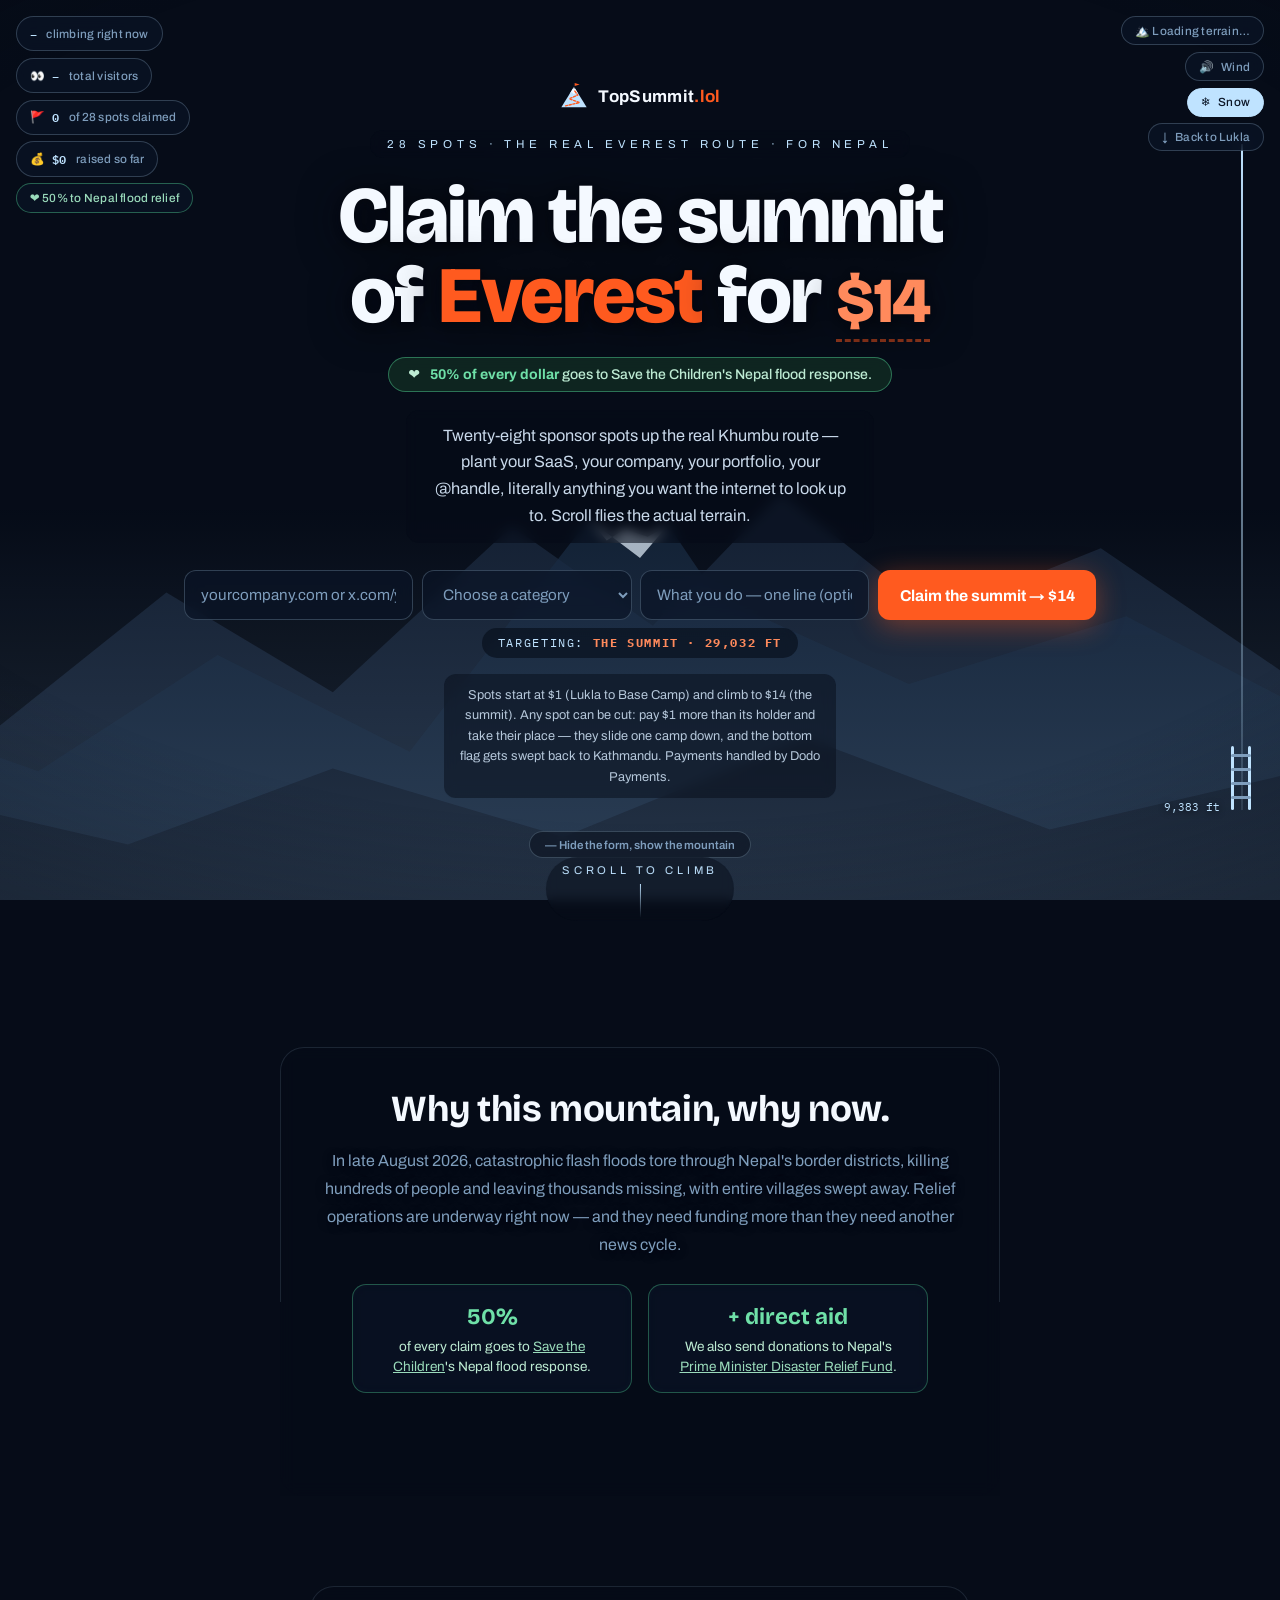
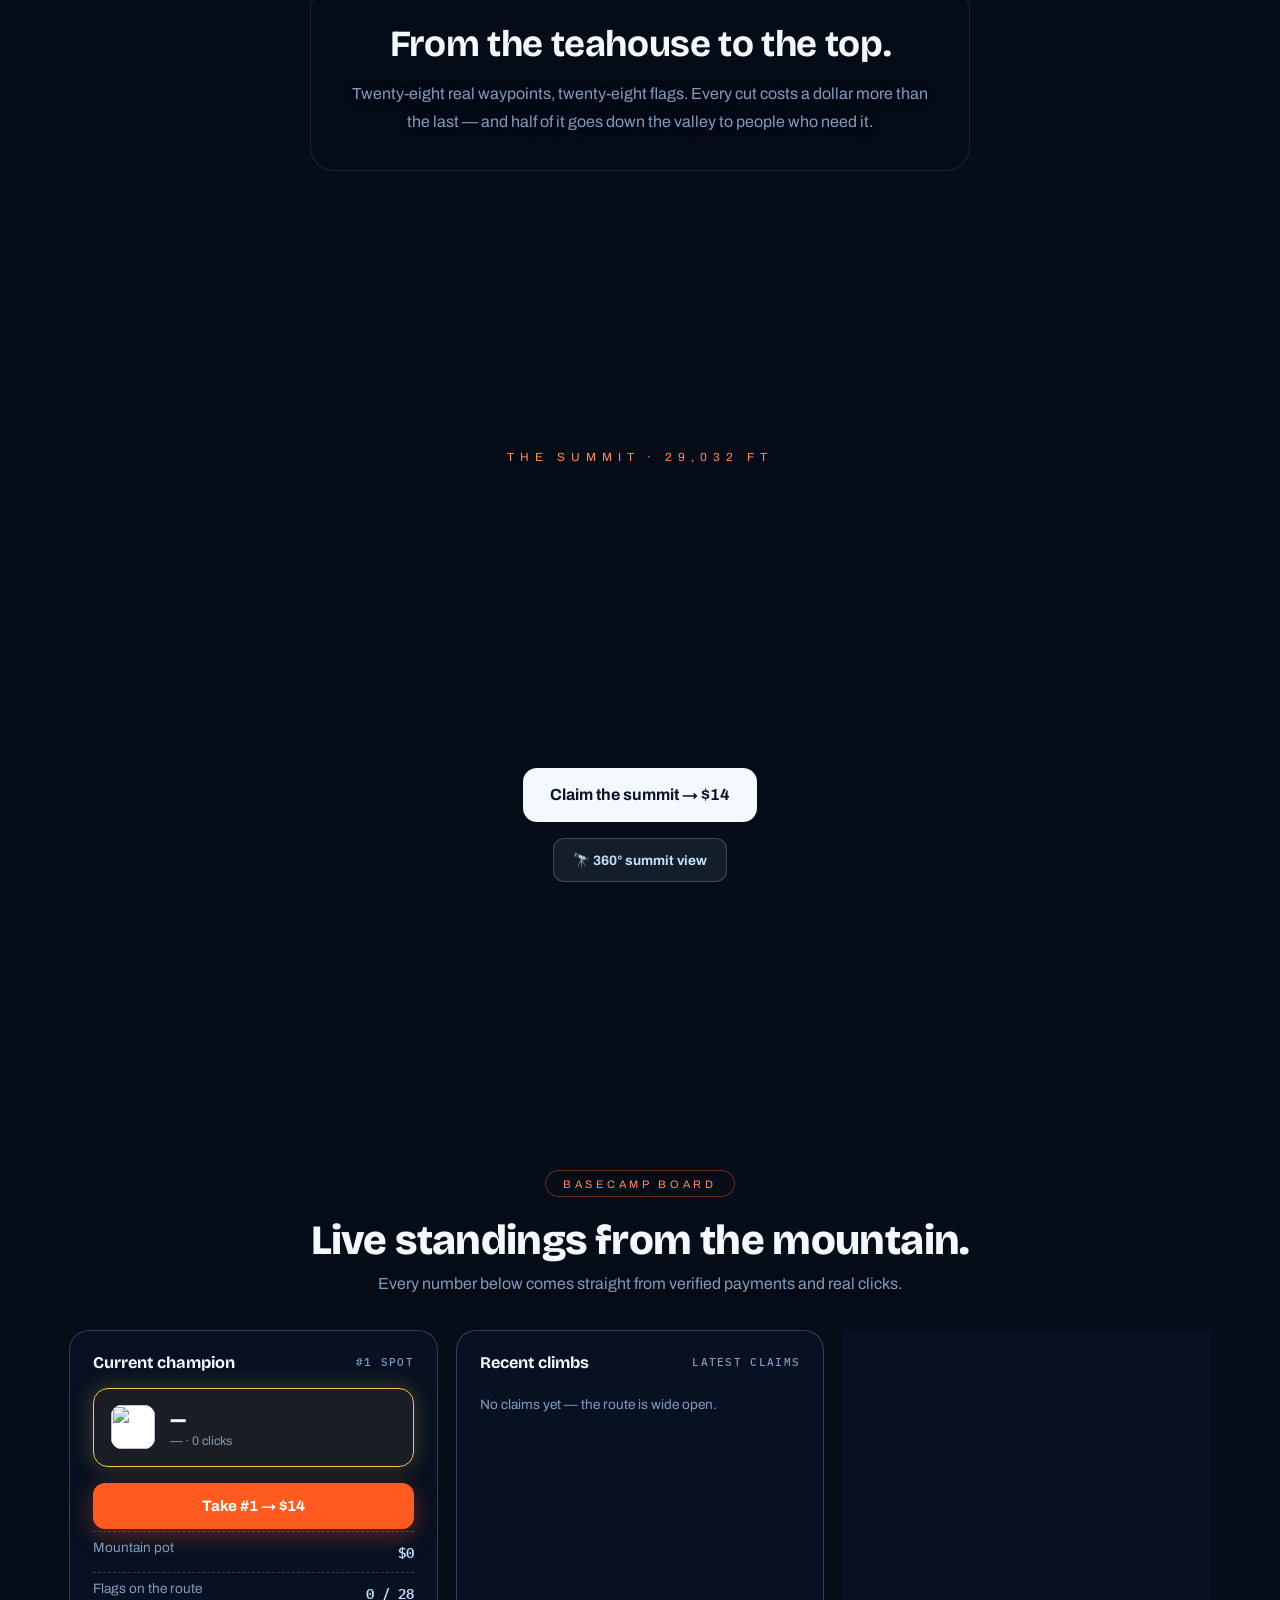
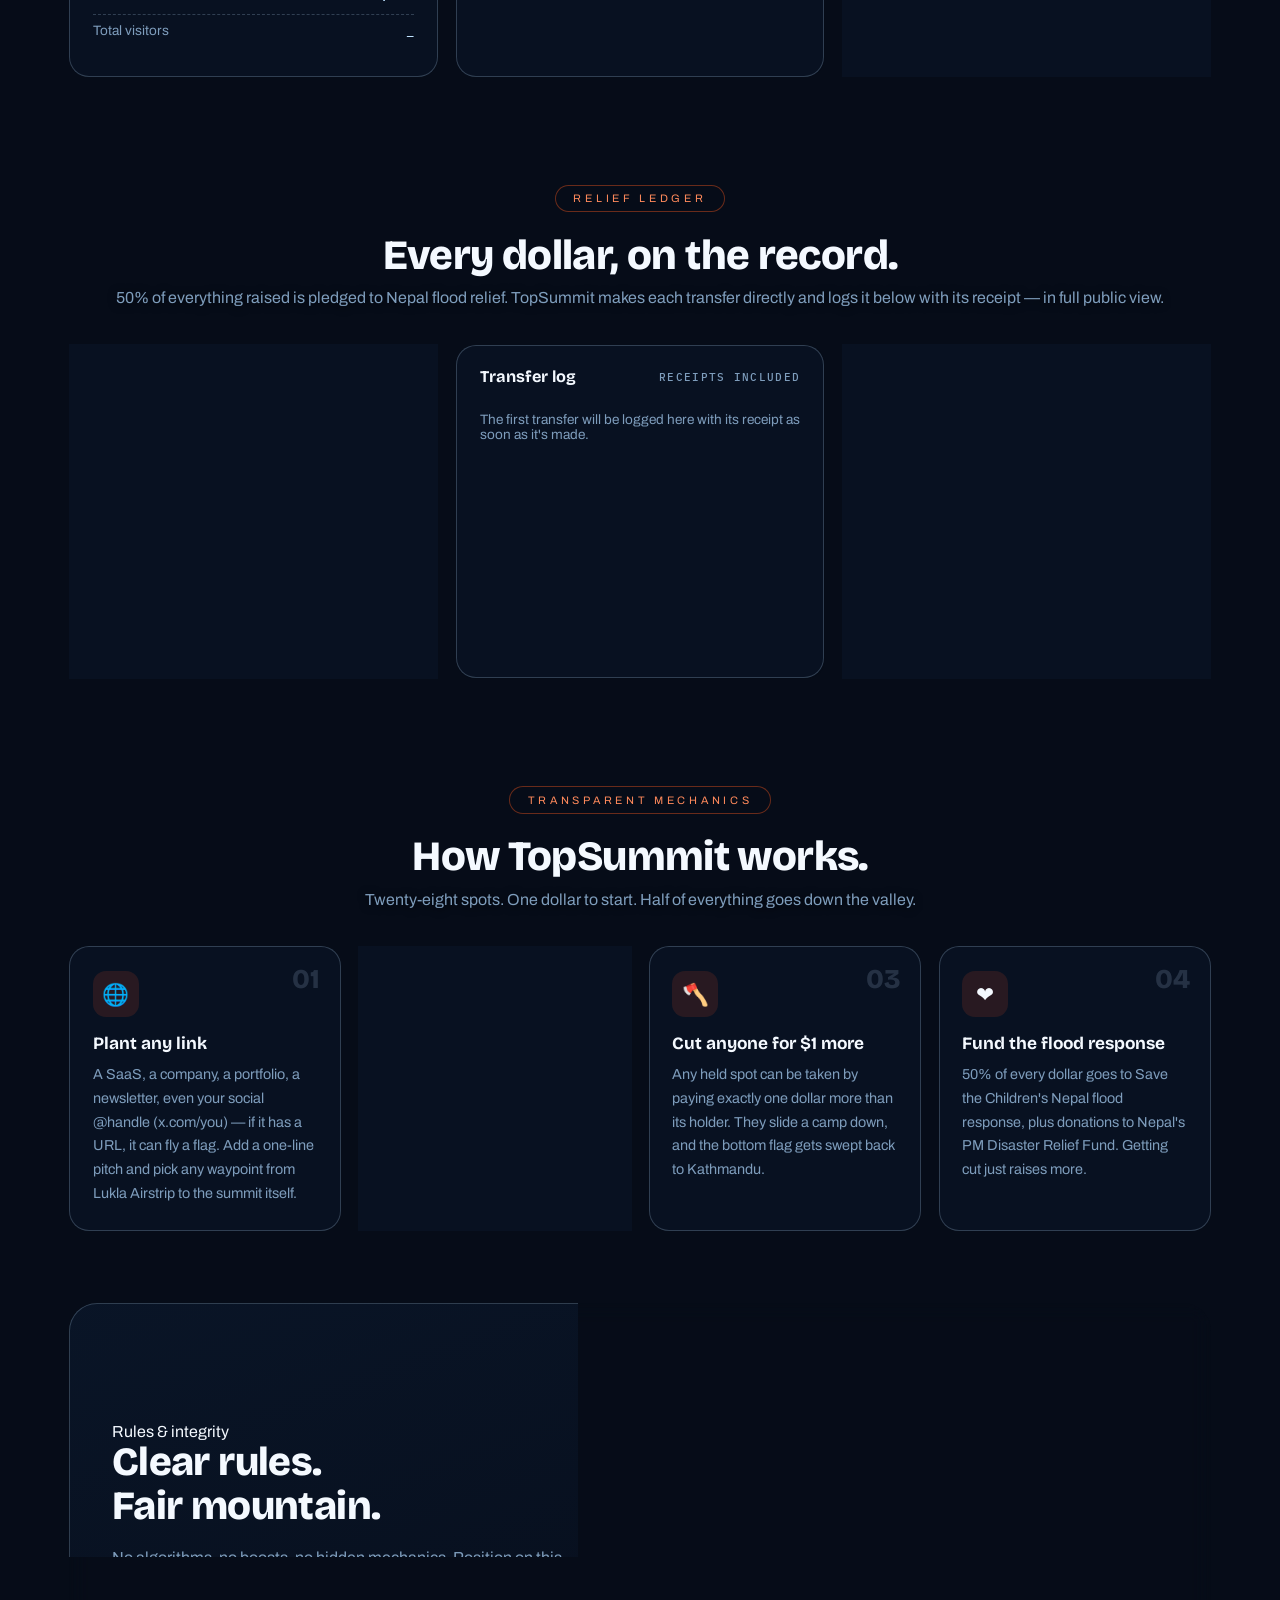
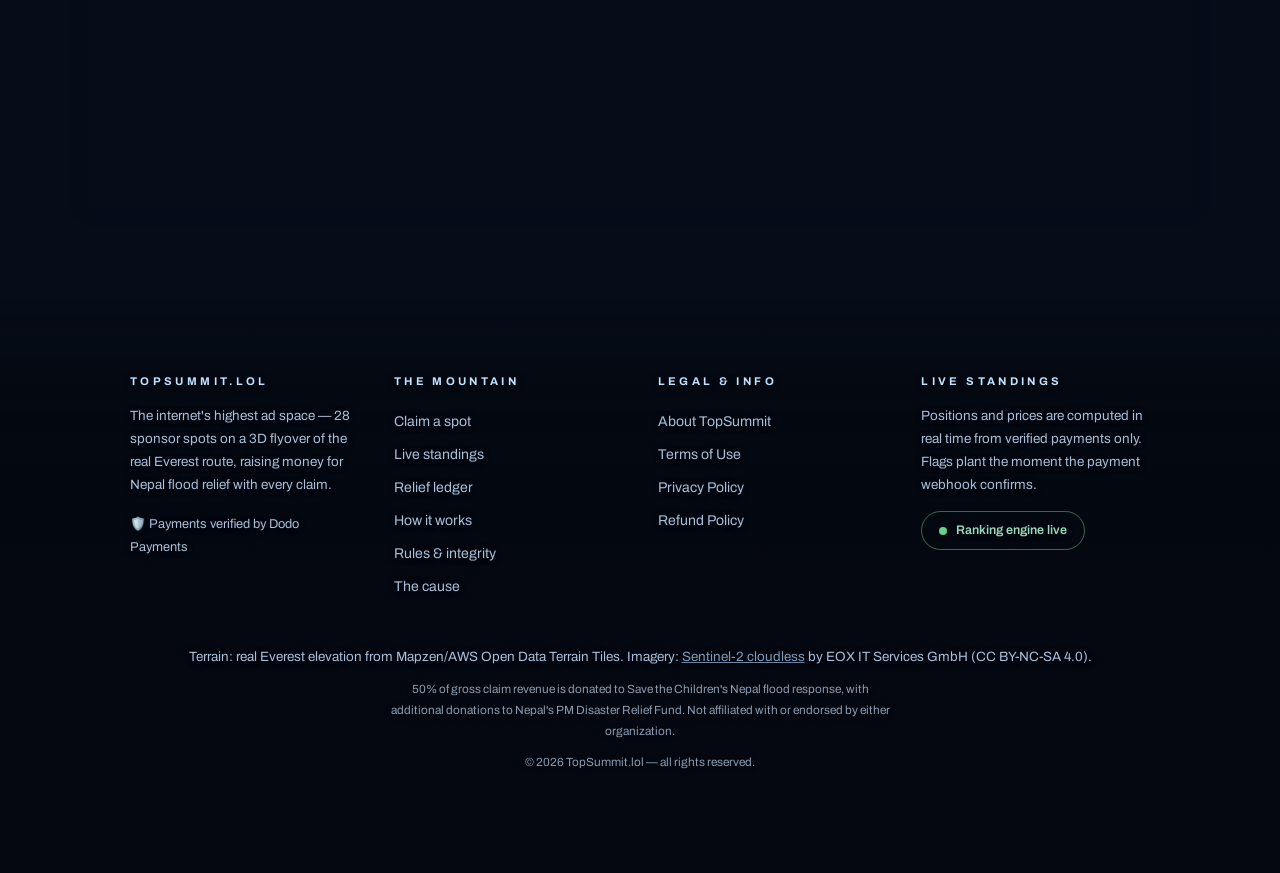
==== commit 7d16622f: "Bing Webmaster verification tag Co-Authored-By: Claude Fable 5.1 <noreply@anthropic.com>" ====
--- a/index.html
+++ b/index.html
@@ -6,6 +6,7 @@
 <title>TopSummit.lol — Claim a spot on Everest. Half goes to Nepal flood relief.</title>
 <meta name="description" content="28 sponsor spots up the real Everest route, Lukla to the summit. Prices start at $1. Anyone can cut in for a dollar more. 50% of every claim funds Nepal flood relief.">
 <link rel="canonical" href="https://topsummit.lol/">
+<meta name="msvalidate.01" content="AEFD10895F54454A4F28C43890E1A5EE">
 <meta name="theme-color" content="#0B1526">
 <meta property="og:type" content="website">
 <meta property="og:site_name" content="TopSummit.lol">
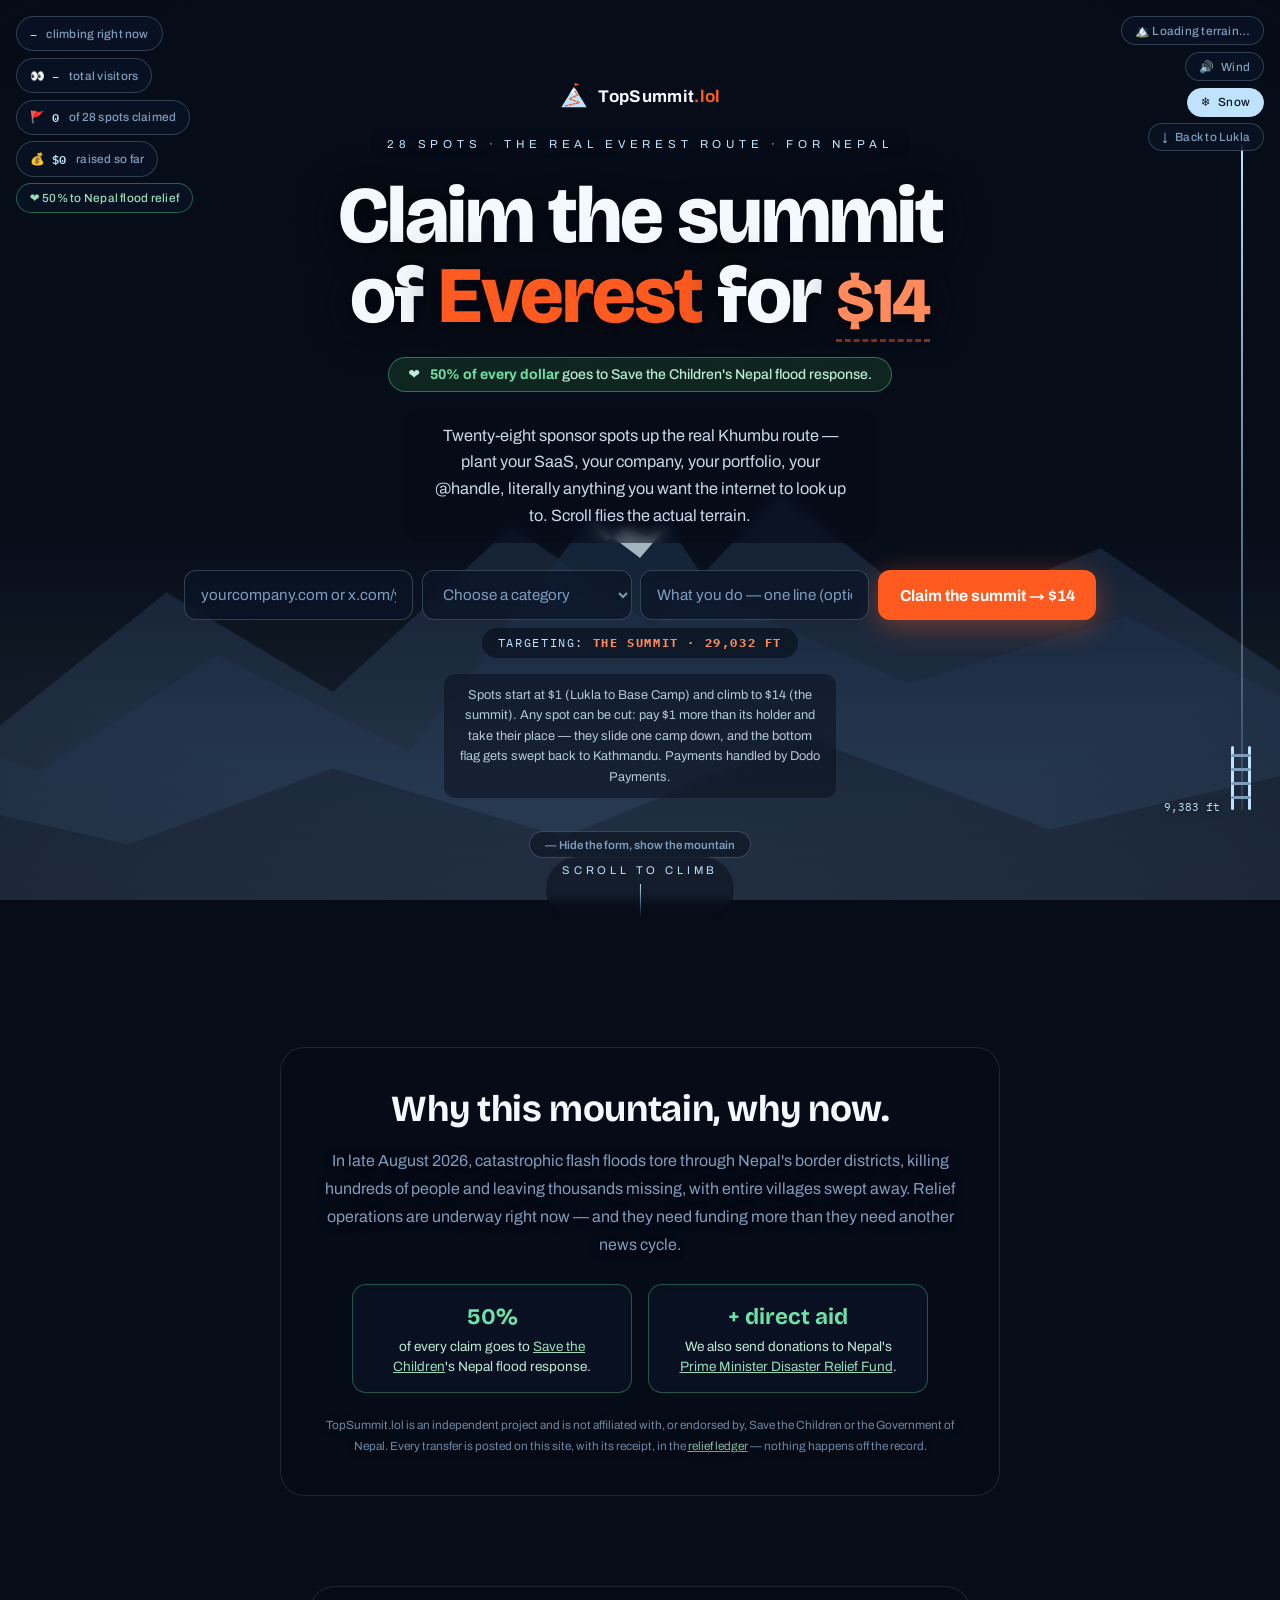
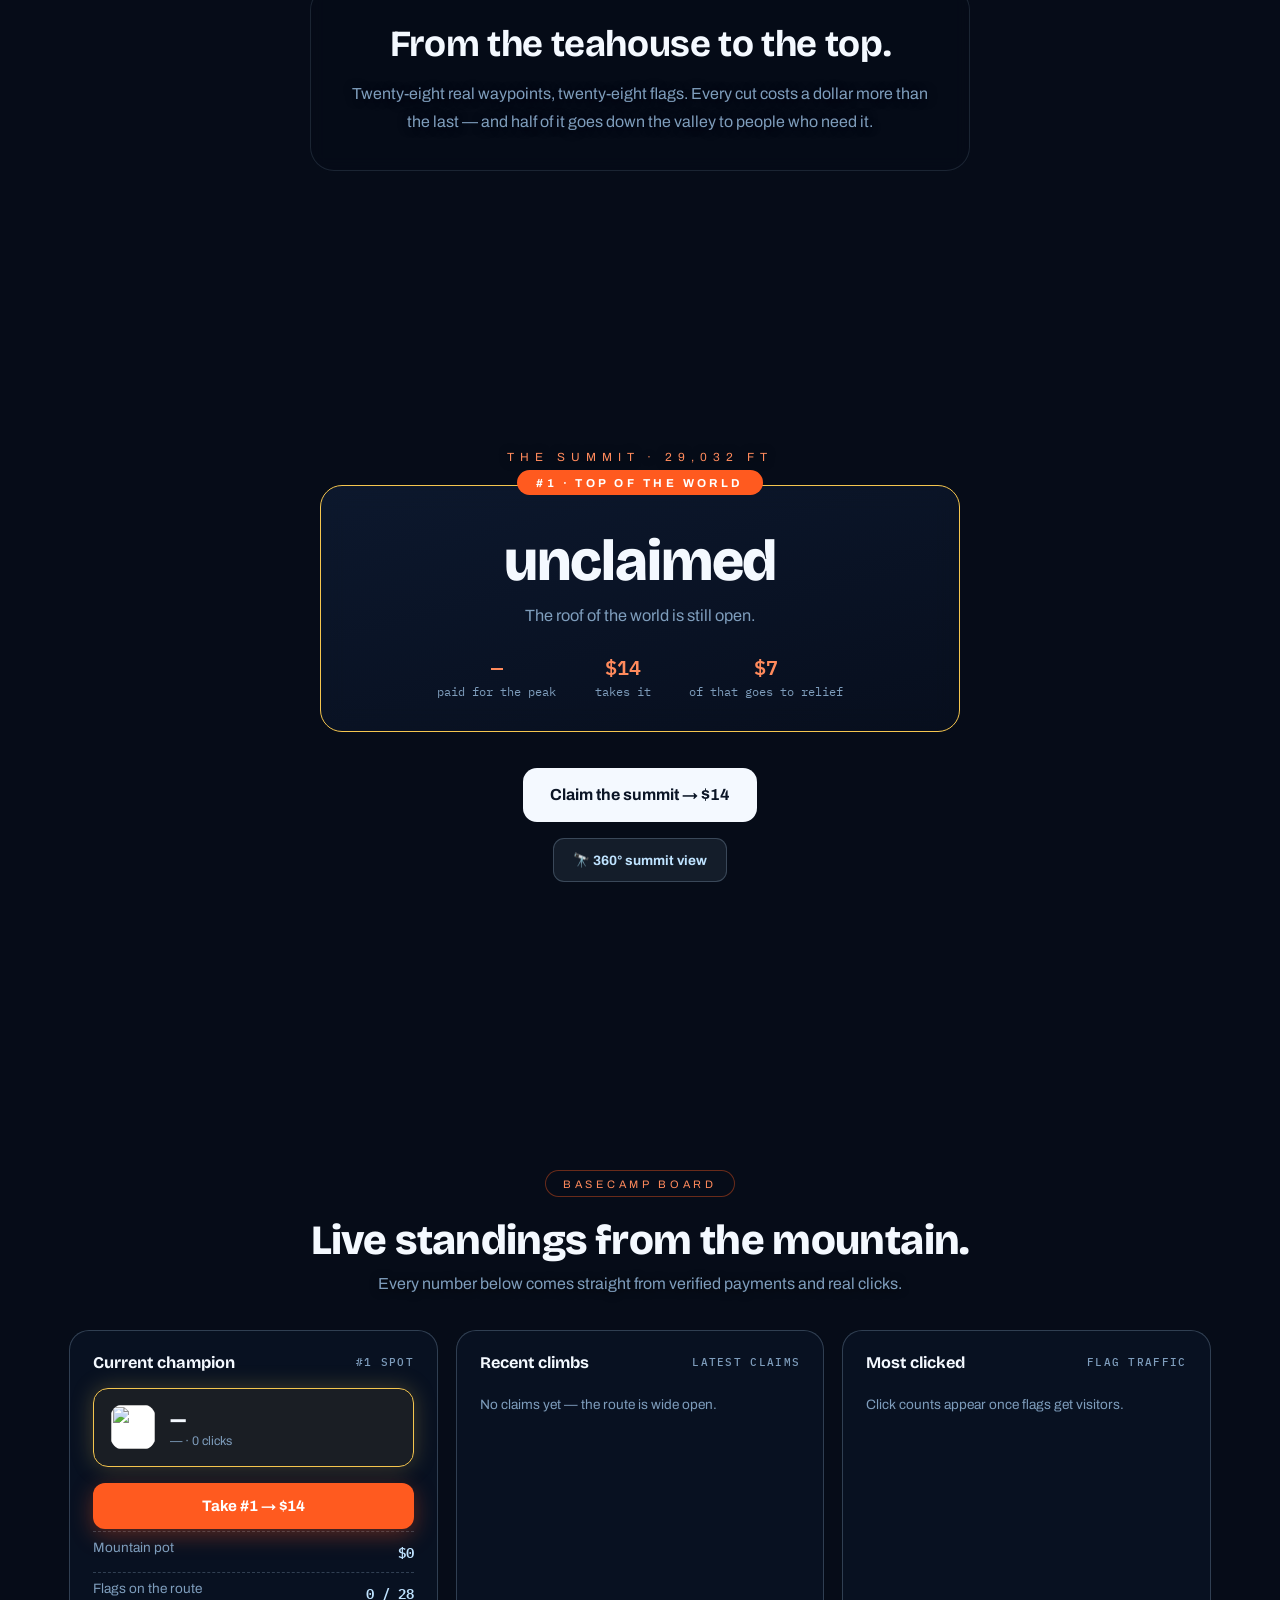
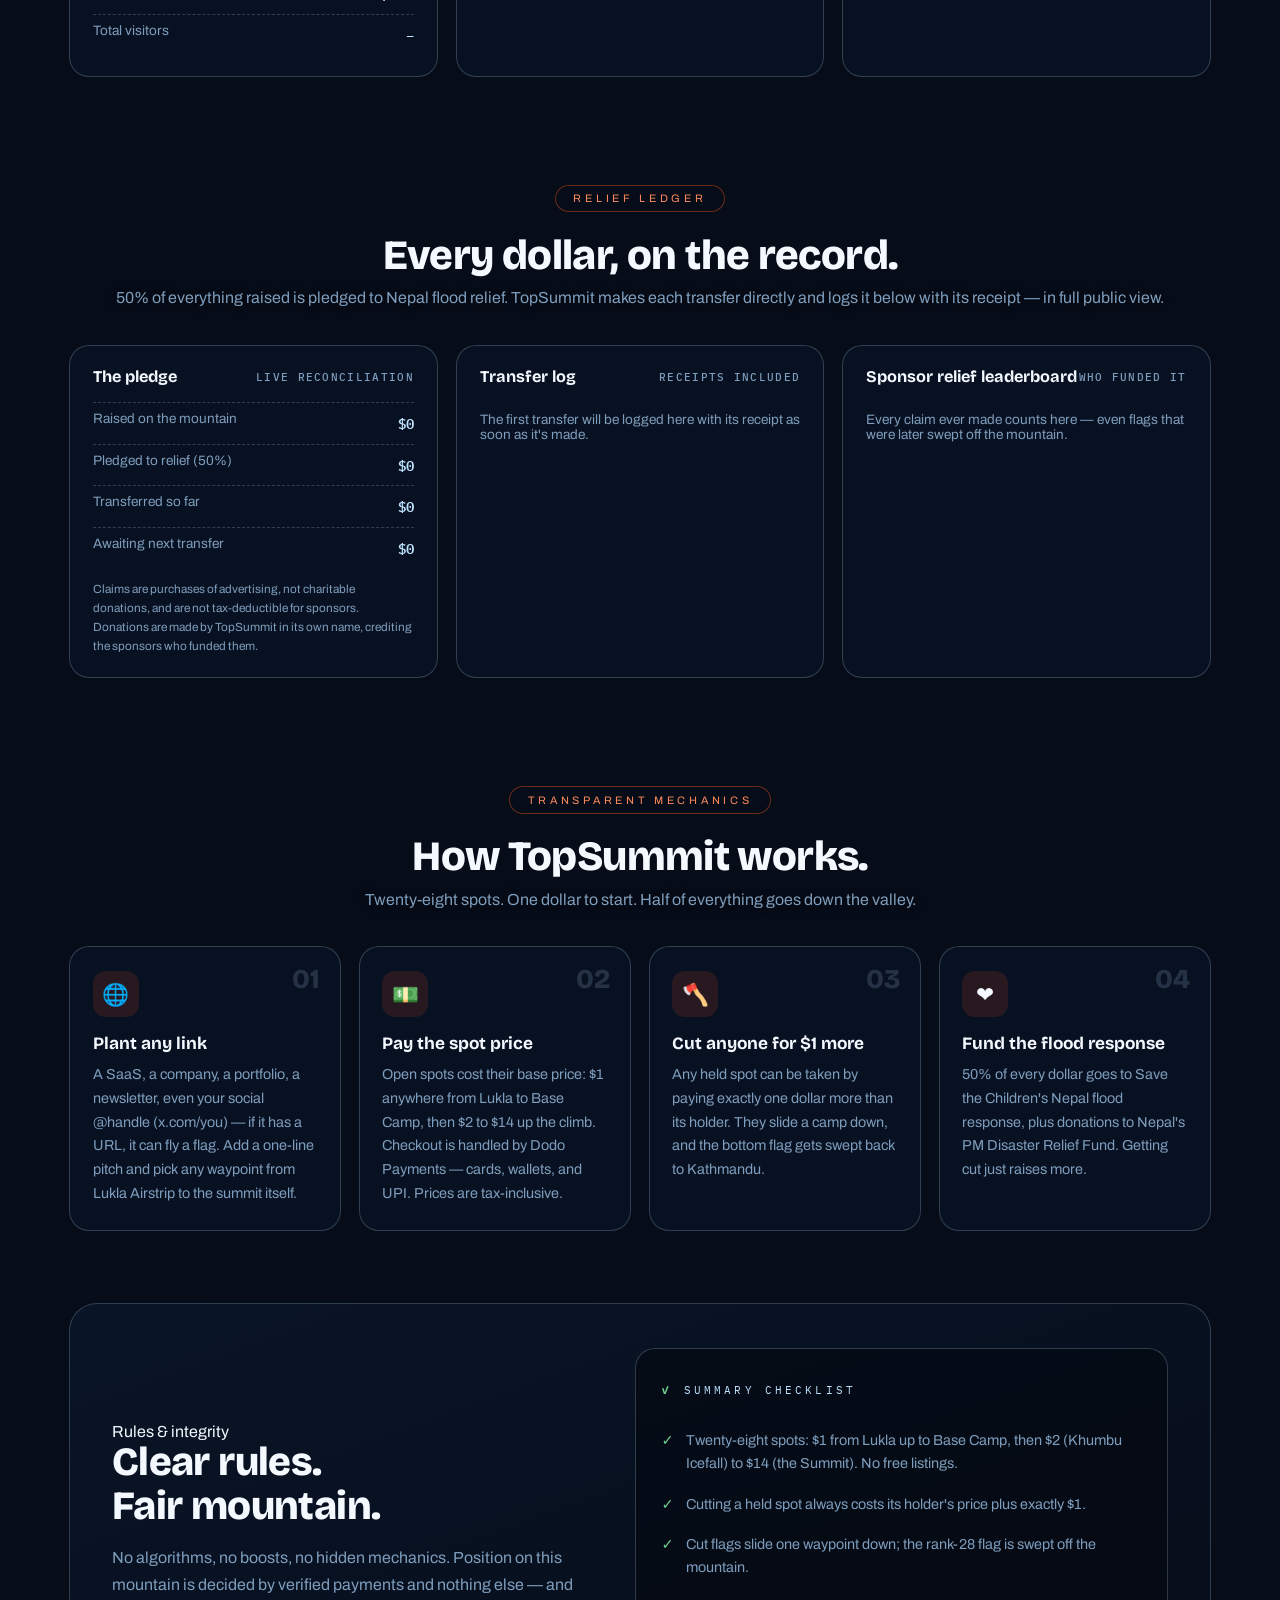
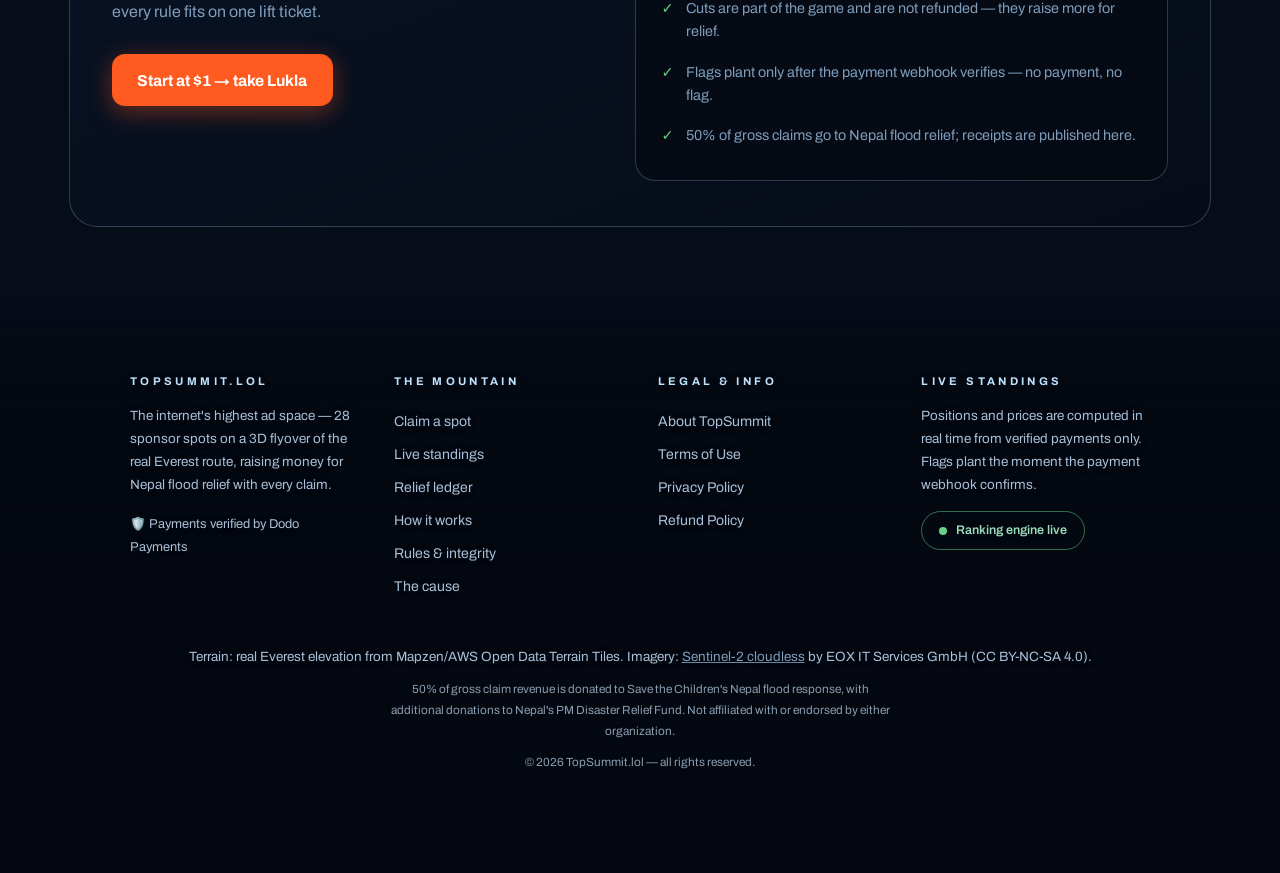
==== commit 2ae6cc24: "Sponsor links are followed links; terms note on link markup and no SEO promises Co-Authored-By: Clau" ====
--- a/index.html
+++ b/index.html
@@ -817,10 +817,10 @@
     <div class="focus-sponsor" id="focusSponsor" hidden>
       <img id="fsLogo" alt="">
       <span class="fs-main">
-        <a id="fsLink" target="_blank" rel="sponsored noopener nofollow"></a><span class="fs-badge">✓ verified</span>
+        <a id="fsLink" target="_blank" rel="noopener"></a><span class="fs-badge">✓ verified</span>
         <p id="fsTag"></p>
       </span>
-      <a class="fs-visit" id="fsVisit" target="_blank" rel="sponsored noopener nofollow">Visit site ↗</a>
+      <a class="fs-visit" id="fsVisit" target="_blank" rel="noopener">Visit site ↗</a>
     </div>
     <div class="fs-stats" id="fsStats" hidden>
       <span><b id="fsRank">#1</b>rank</span>
@@ -980,7 +980,7 @@
       <div class="champ-card">
         <img id="champLogo" alt="" src="">
         <span class="cd">
-          <a id="champLink" href="#" target="_blank" rel="noopener nofollow">—</a>
+          <a id="champLink" href="#" target="_blank" rel="noopener">—</a>
           <small><span id="champBid">—</span> · <span id="champClicks">0 clicks</span></small>
         </span>
       </div>
@@ -1344,7 +1344,7 @@
       if(s){
         const a = document.createElement("a");
         a.href = "https://" + s.domain;
-        a.target = "_blank"; a.rel = "noopener nofollow";
+        a.target = "_blank"; a.rel = "noopener";
         a.textContent = s.domain;
         a.addEventListener("click", ()=>trackClick(s.domain));
         domEl.appendChild(a);
@@ -1374,7 +1374,7 @@
     if(top){
       const a = document.createElement("a");
       a.href = "https://" + top.domain;
-      a.target = "_blank"; a.rel = "sponsored noopener nofollow";
+      a.target = "_blank"; a.rel = "noopener";
       a.textContent = top.domain;
       a.addEventListener("click", ()=>trackClick(top.domain));
       topEl.appendChild(a);
@@ -1423,7 +1423,7 @@
     img.src = faviconUrl(domain); img.alt = "";
     const fd = document.createElement("span"); fd.className = "fd";
     const a = document.createElement("a");
-    a.href = "https://" + domain; a.target = "_blank"; a.rel = "noopener nofollow";
+    a.href = "https://" + domain; a.target = "_blank"; a.rel = "noopener";
     a.textContent = domain;
     a.addEventListener("click", ()=>trackClick(domain));
     const small = document.createElement("small"); small.textContent = sub;
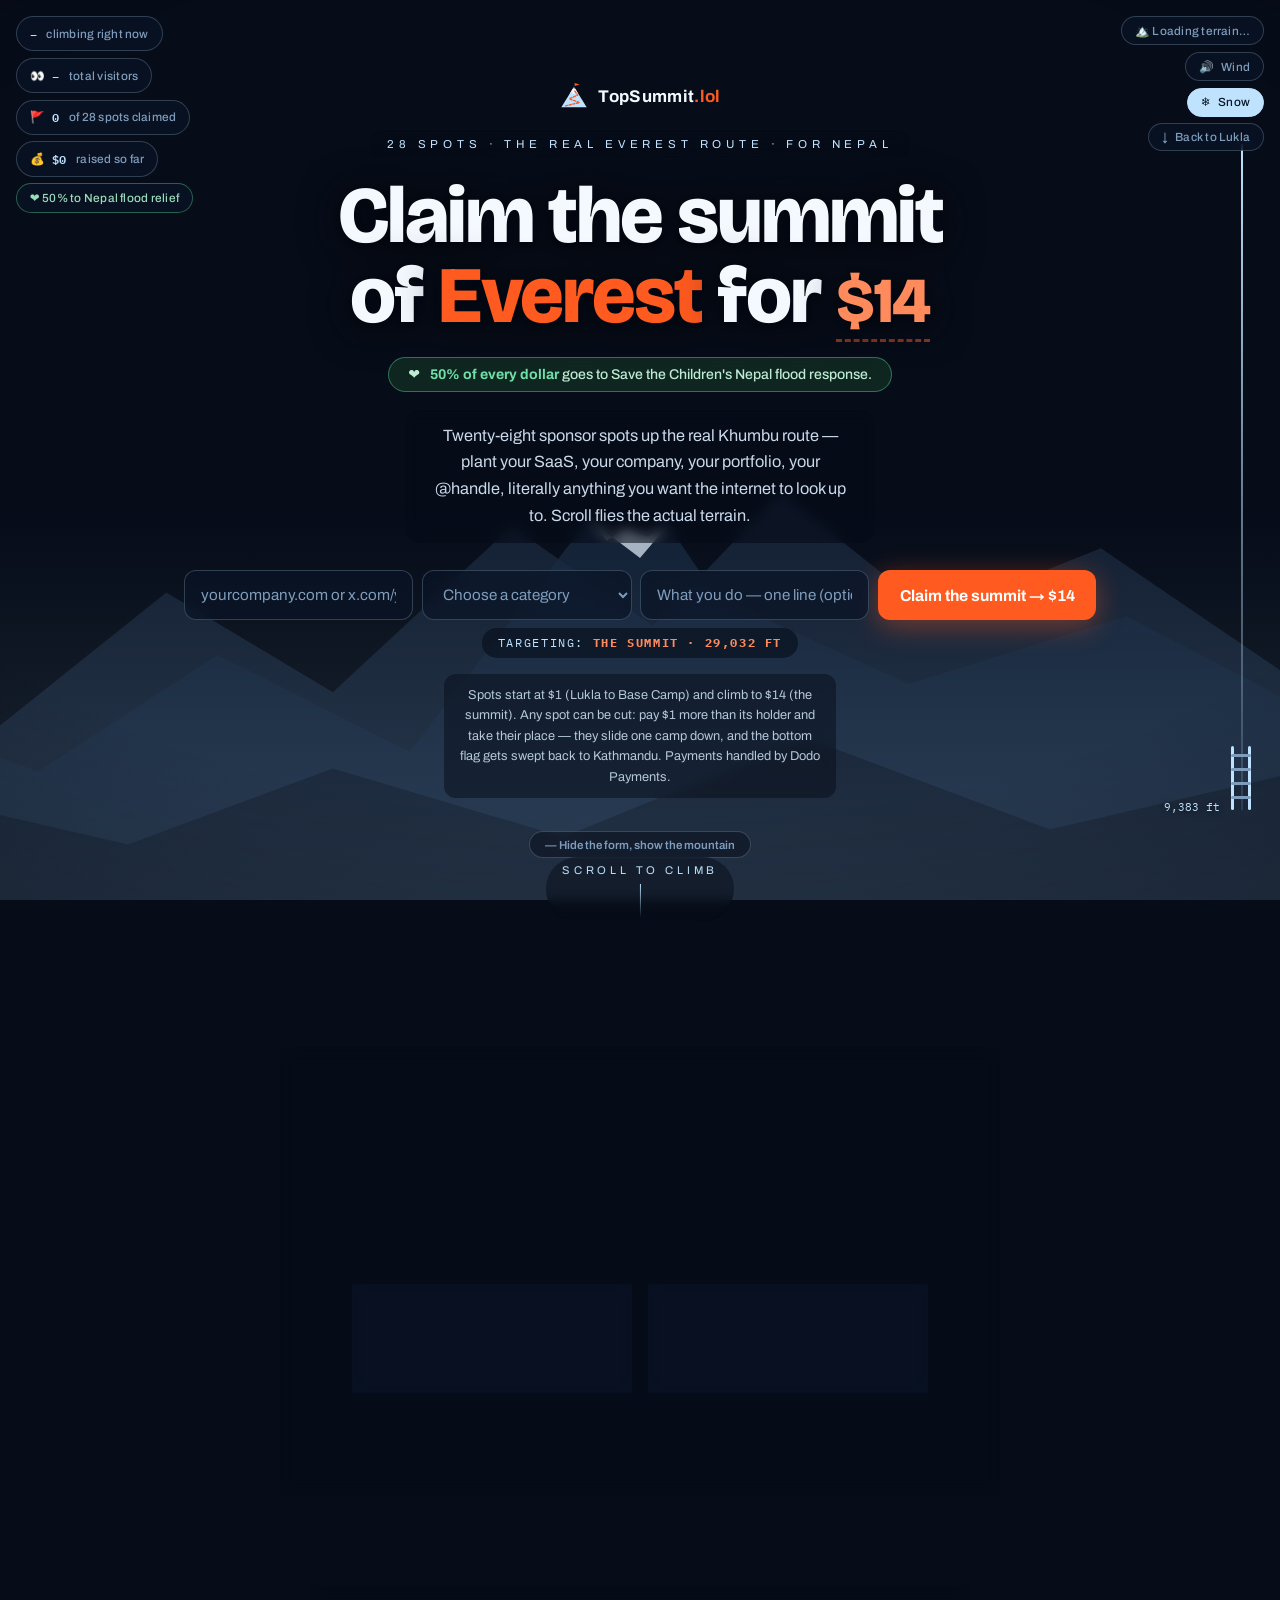
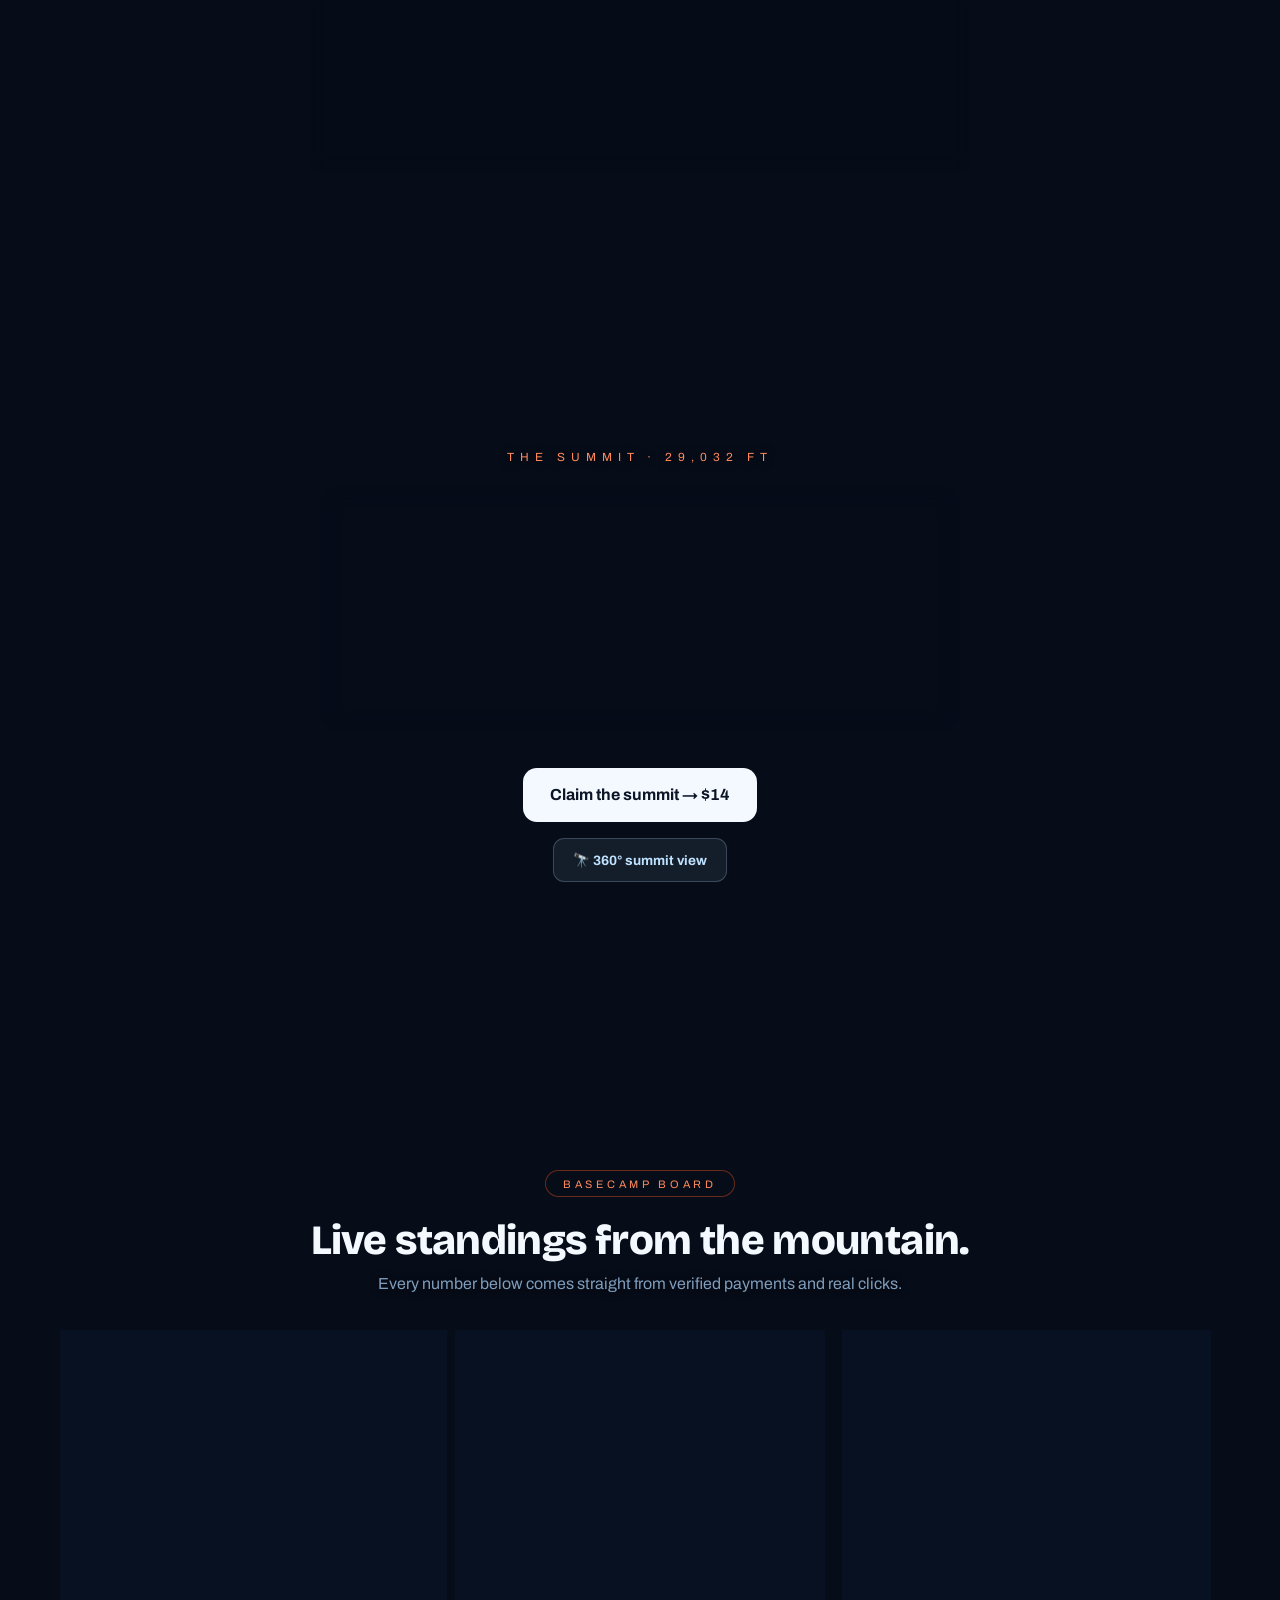
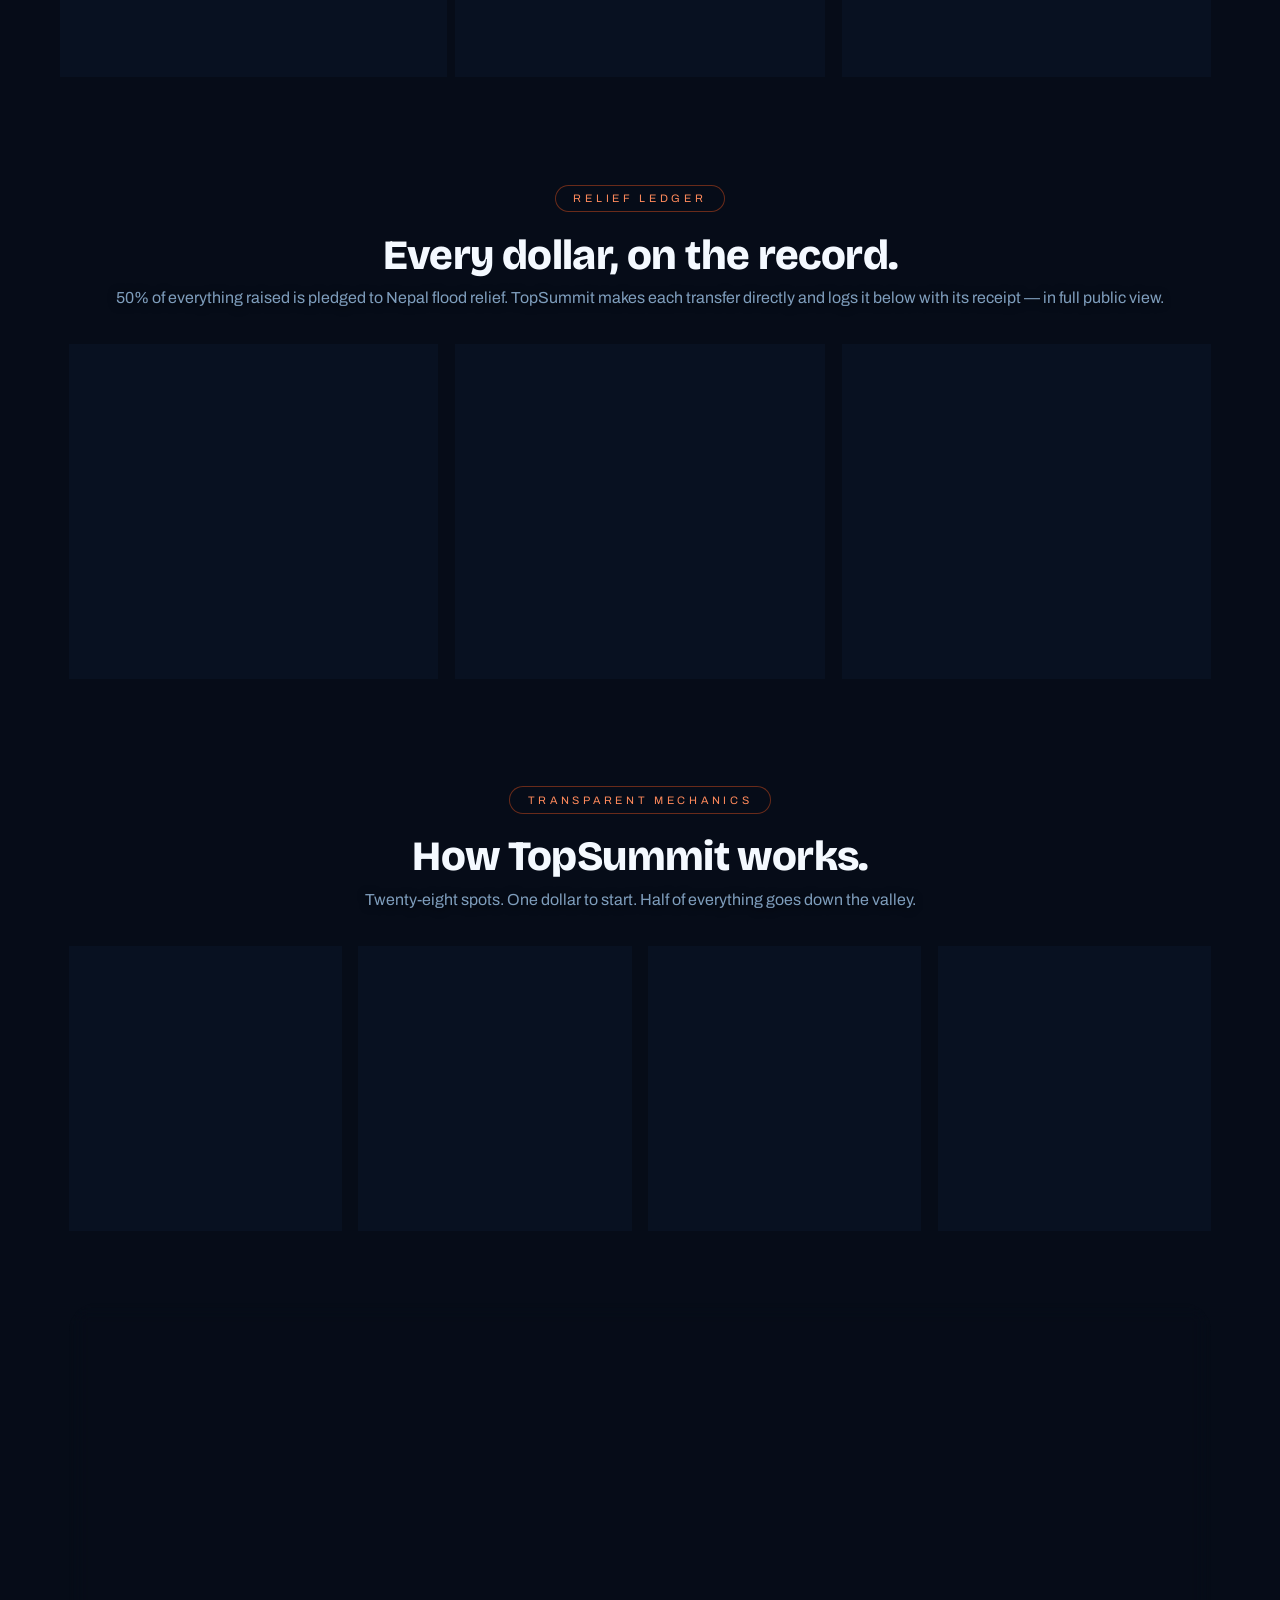
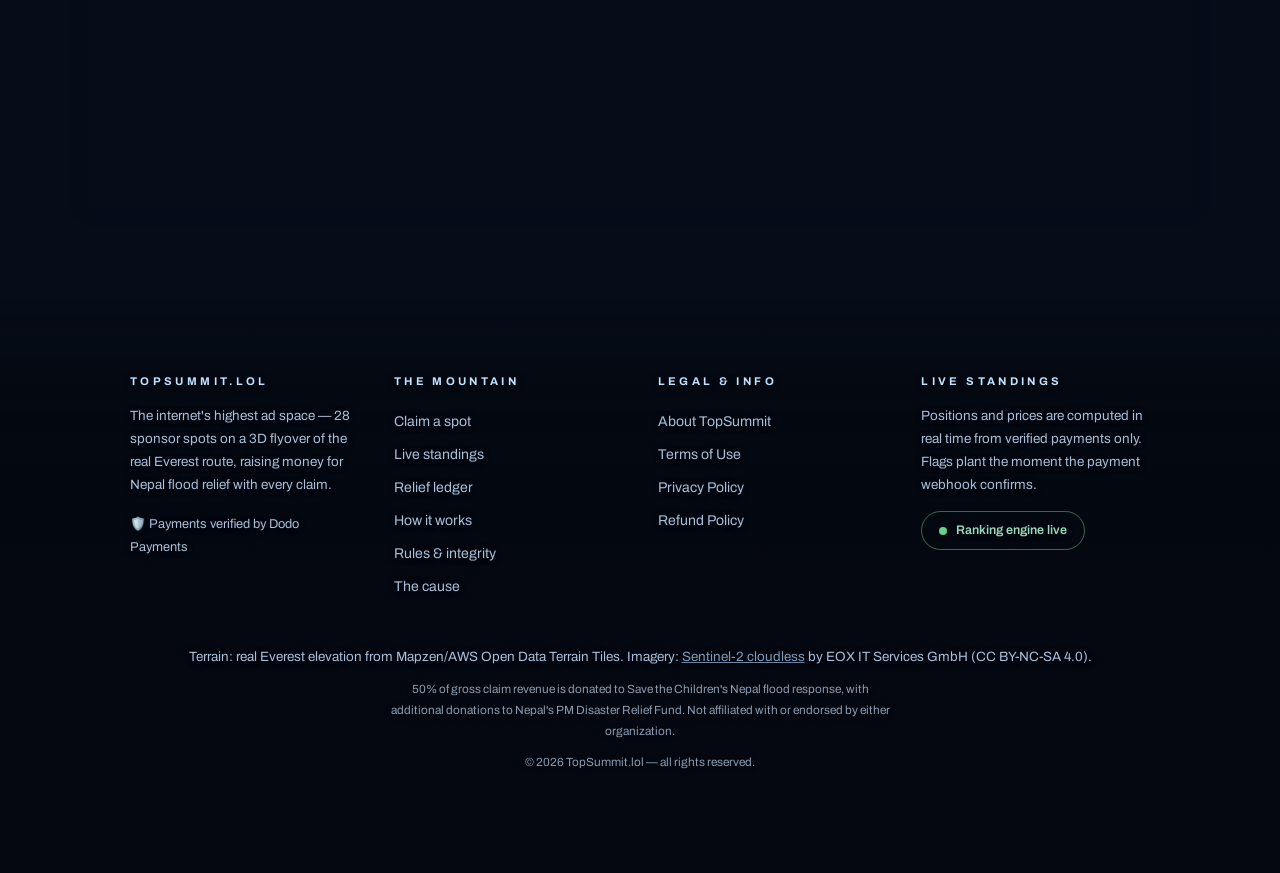
==== commit dde6d807: "Summit ridge flags slide apart on screen so the summit card is never covered Co-Authored-By: Claude " ====
--- a/index.html
+++ b/index.html
@@ -2118,6 +2118,7 @@
       const s = flagBase(r) * spriteK();
       sp.scale.set(s, s/2, 1);
       sp.position.set(l.x, y, l.z);
+      sp.userData.base = sp.position.clone();
       sp.userData.rank = r;
       g.add(sp);
     }
@@ -2195,11 +2196,61 @@
       sp.scale.set(s, s/2, 1);
     });
   }
+  /* the summit ridge packs three flags (South Summit, Hillary Step, Summit)
+     into ~450 m — from the flight path their cards would stack. Each frame,
+     a lower-ranked ridge flag that would cover a higher one slides sideways
+     along the ridge until its card is clear, so the summit is never hidden. */
+  const _ndc = new THREE.Vector3(), _right = new THREE.Vector3();
+  function separateRidgeFlags(){
+    if(!three || !three.flagGroup) return;
+    const cam = three.camera;
+    const flags = three.flagGroup.children
+      .filter(sp=>sp.visible && sp.userData.rank <= 4 && sp.userData.base)
+      .sort((a, b)=>a.userData.rank - b.userData.rank);
+    if(flags.length < 2) return;
+    _right.set(1, 0, 0).applyQuaternion(cam.quaternion); _right.y = 0; _right.normalize();
+    const tanH = Math.tan(cam.fov * Math.PI / 360);
+    const rectOf = sp=>{
+      const d = sp.position.distanceTo(cam.position);
+      const halfH = d * tanH;                       /* world half-height at that depth */
+      _ndc.copy(sp.position).project(cam);
+      return { x:_ndc.x, y:_ndc.y, z:_ndc.z, hw:(sp.scale.x / 2) / (halfH * cam.aspect),
+               hh:(sp.scale.y / 2) / halfH, halfH, d };
+    };
+    const placed = [];
+    flags.forEach((sp, i)=>{
+      sp.position.copy(sp.userData.base);
+      let r = rectOf(sp);
+      if(r.z > 1 || r.z < -1){ return; }              /* behind the camera: leave it */
+      const overlaps = q => placed.find(p=>Math.abs(p.x - q.x) < p.hw + q.hw + 0.015 && Math.abs(p.y - q.y) < p.hh + q.hh);
+      if(overlaps(r)){
+        /* try sliding left and right; keep whichever clears every neighbour with
+           the shorter move (in NDC), so flags never ping-pong between two cards */
+        let best = null;
+        for(const dir of [1, -1]){
+          let q = { ...r }, moved = 0;
+          for(let k = 0; k < 6; k++){
+            const hit = overlaps(q);
+            if(!hit) break;
+            const need = (hit.hw + q.hw + 0.02) - dir * (q.x - hit.x);
+            q.x += dir * need; moved += need;
+          }
+          if(!overlaps(q) && (best === null || moved < best.moved)) best = { dir, moved };
+        }
+        if(best){
+          sp.position.addScaledVector(_right, best.dir * best.moved * r.halfH * cam.aspect);
+          r = rectOf(sp);
+        }
+      }
+      placed.push(r);
+    });
+  }
   function renderTerrain(){
     if(!three) return;
     if(focus){ renderFocusFrame(); return; }
     cameraAt(lastT);
     fitFlagScales();
+    separateRidgeFlags();
     three.renderer.render(three.scene, three.camera);
   }
 
@@ -2253,6 +2304,7 @@
     /* only the chosen flag stays in the scene */
     if(three.flagGroup) three.flagGroup.children.forEach(ch=>{
       ch.visible = ch.userData.rank === rank;
+      if(ch.userData.base) ch.position.copy(ch.userData.base);
       const s = flagBase(ch.userData.rank) * spriteK();
       ch.scale.set(s, s/2, 1);
     });
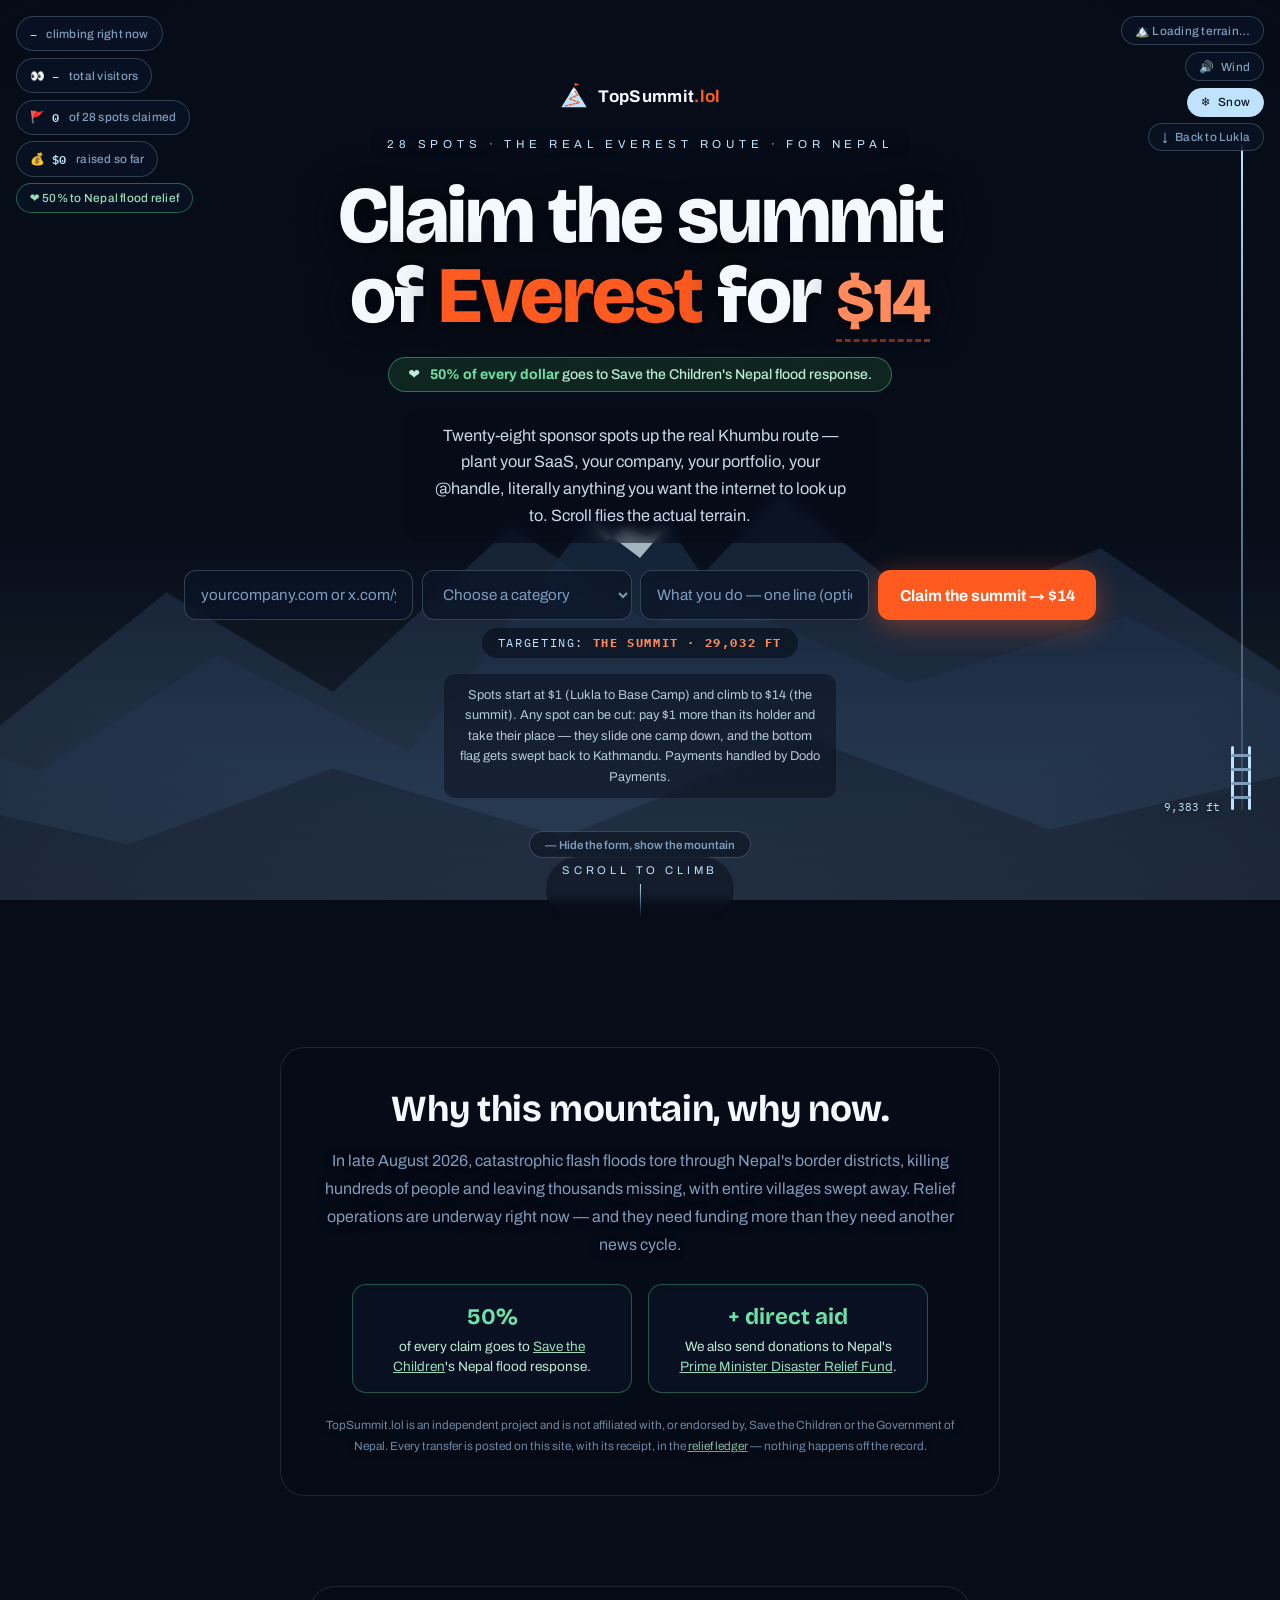
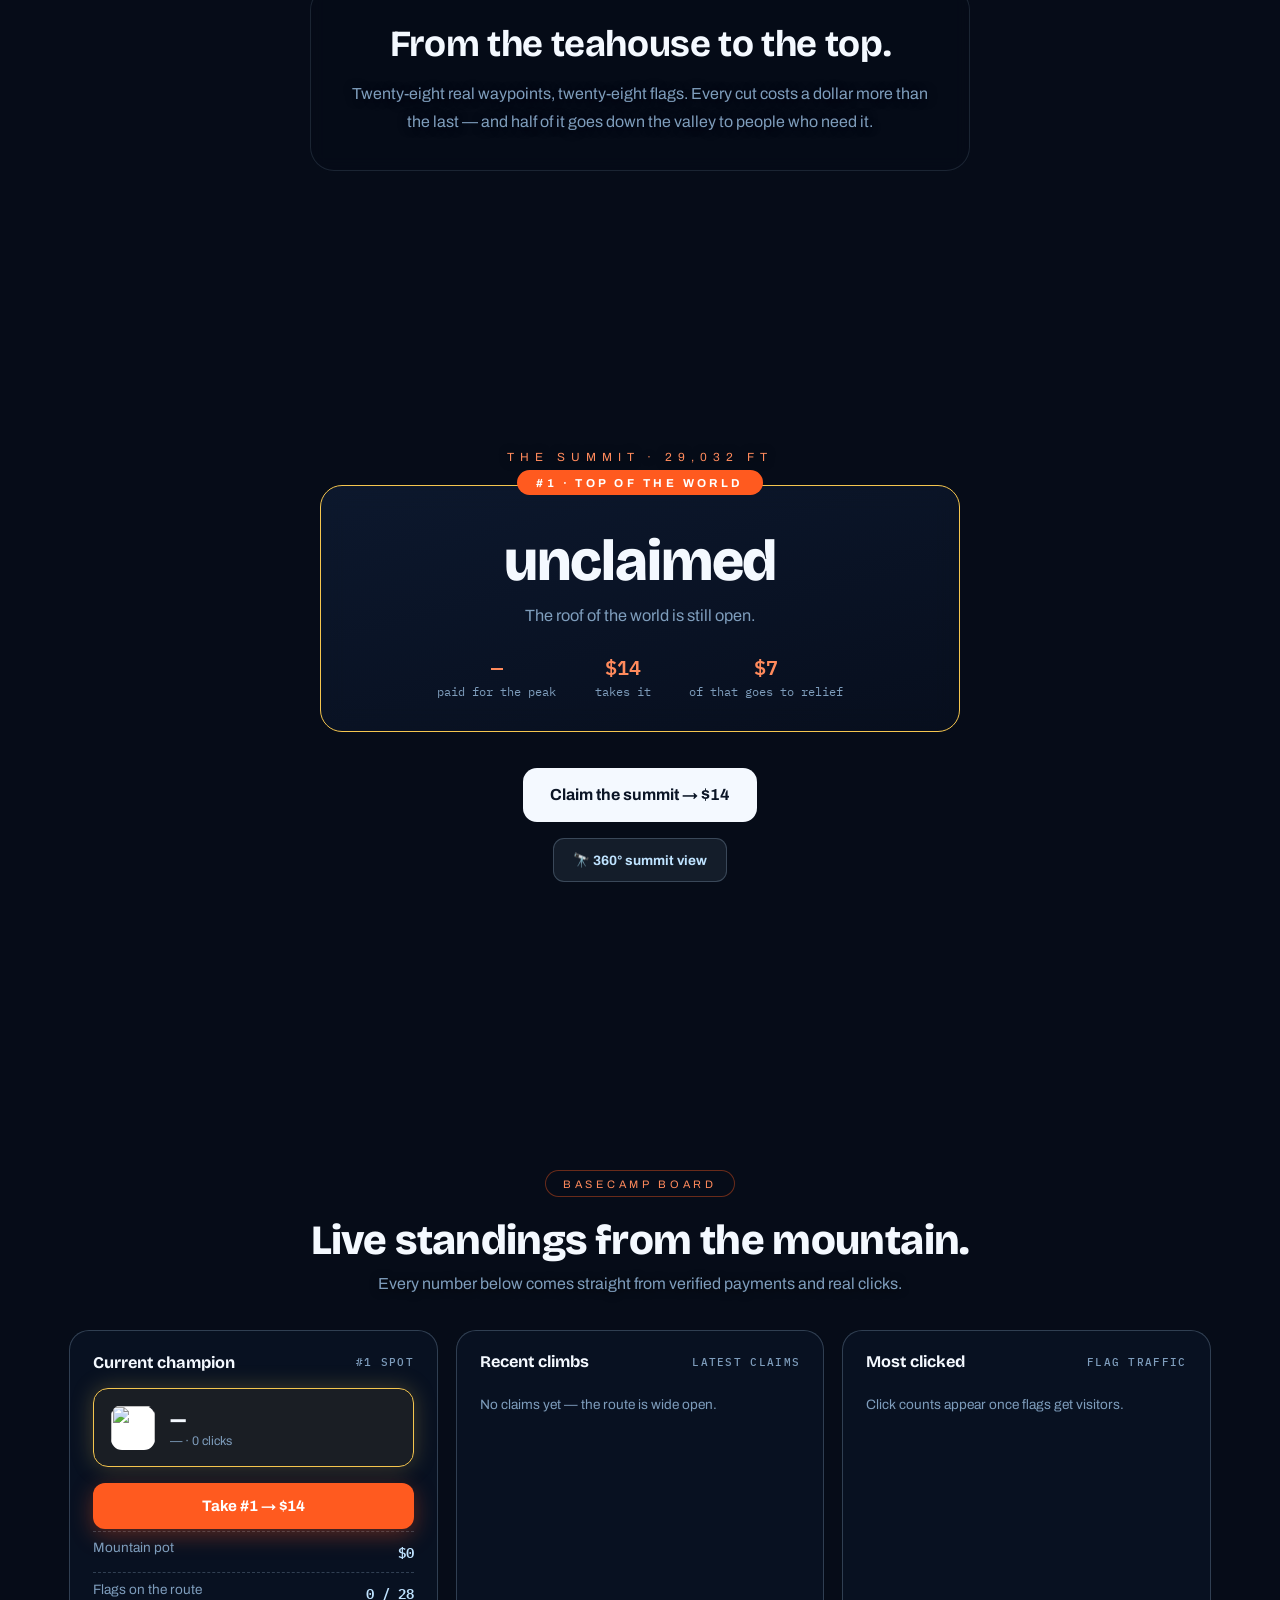
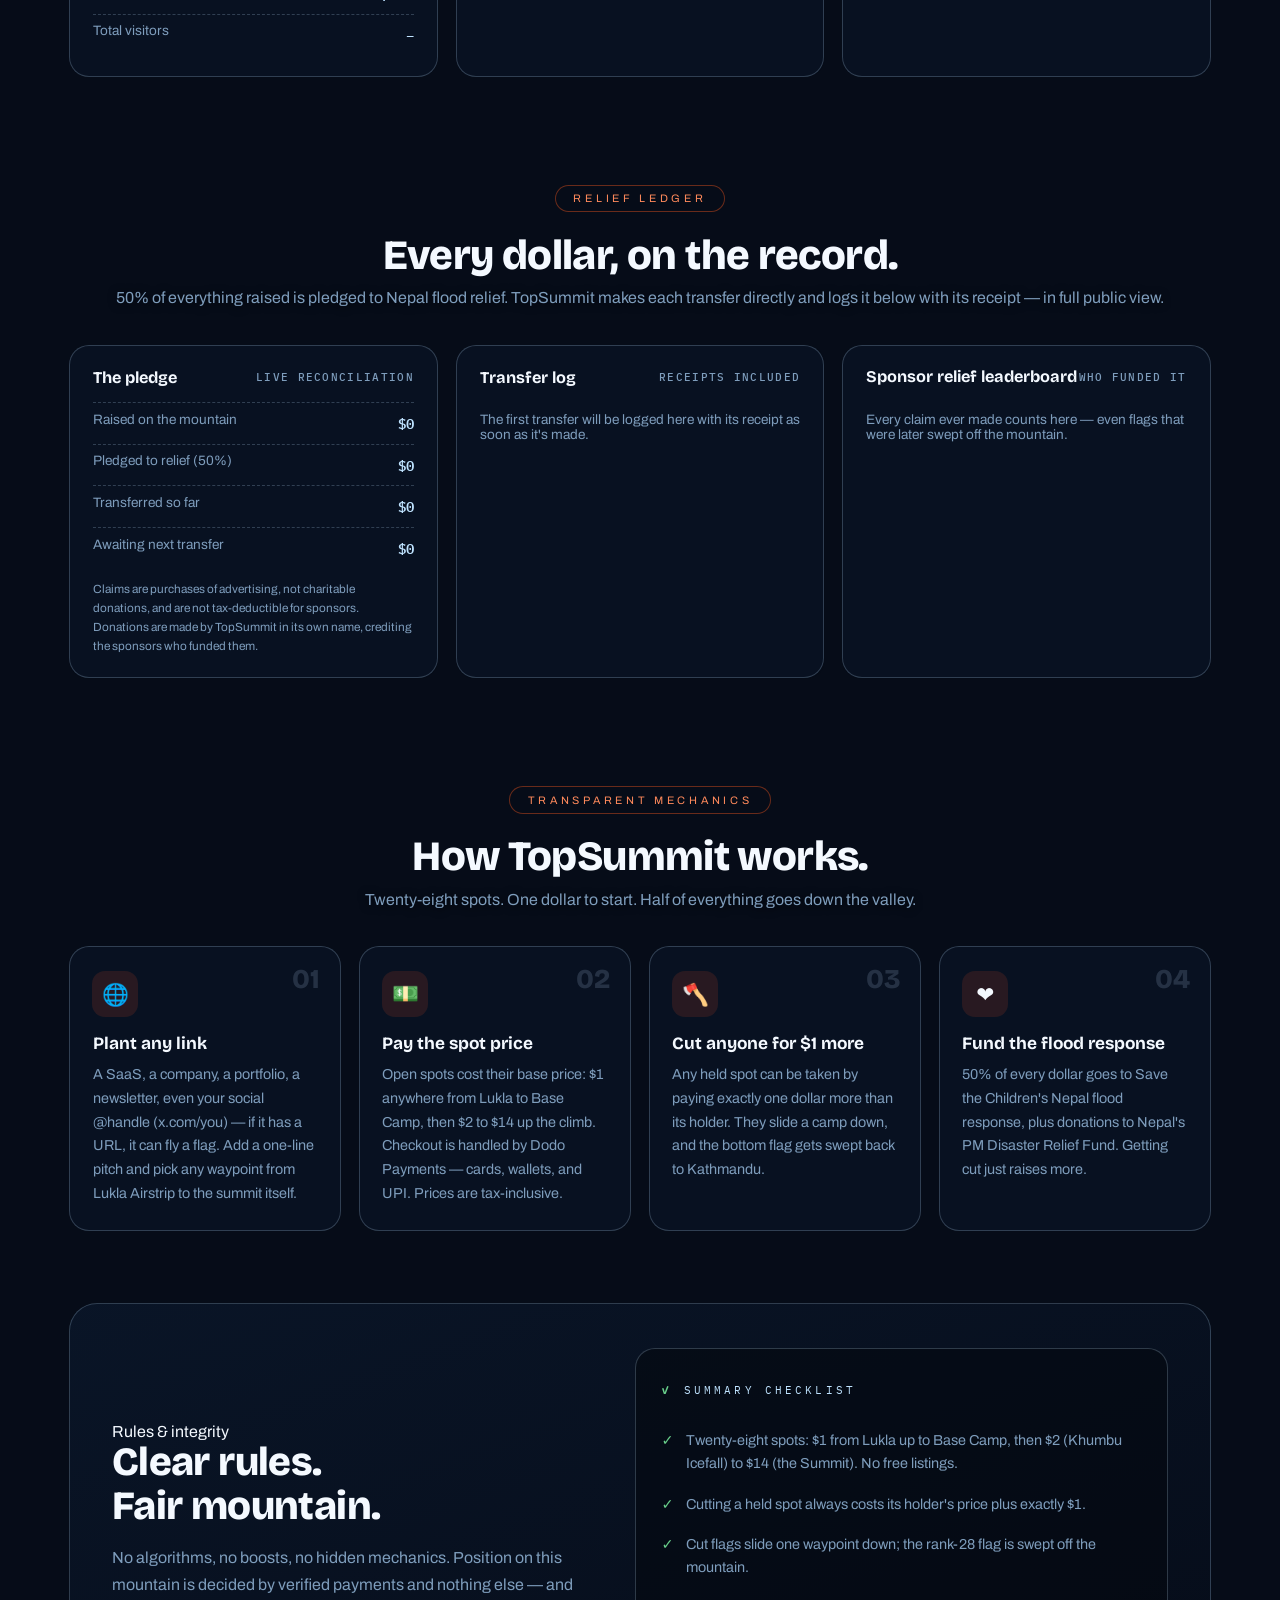
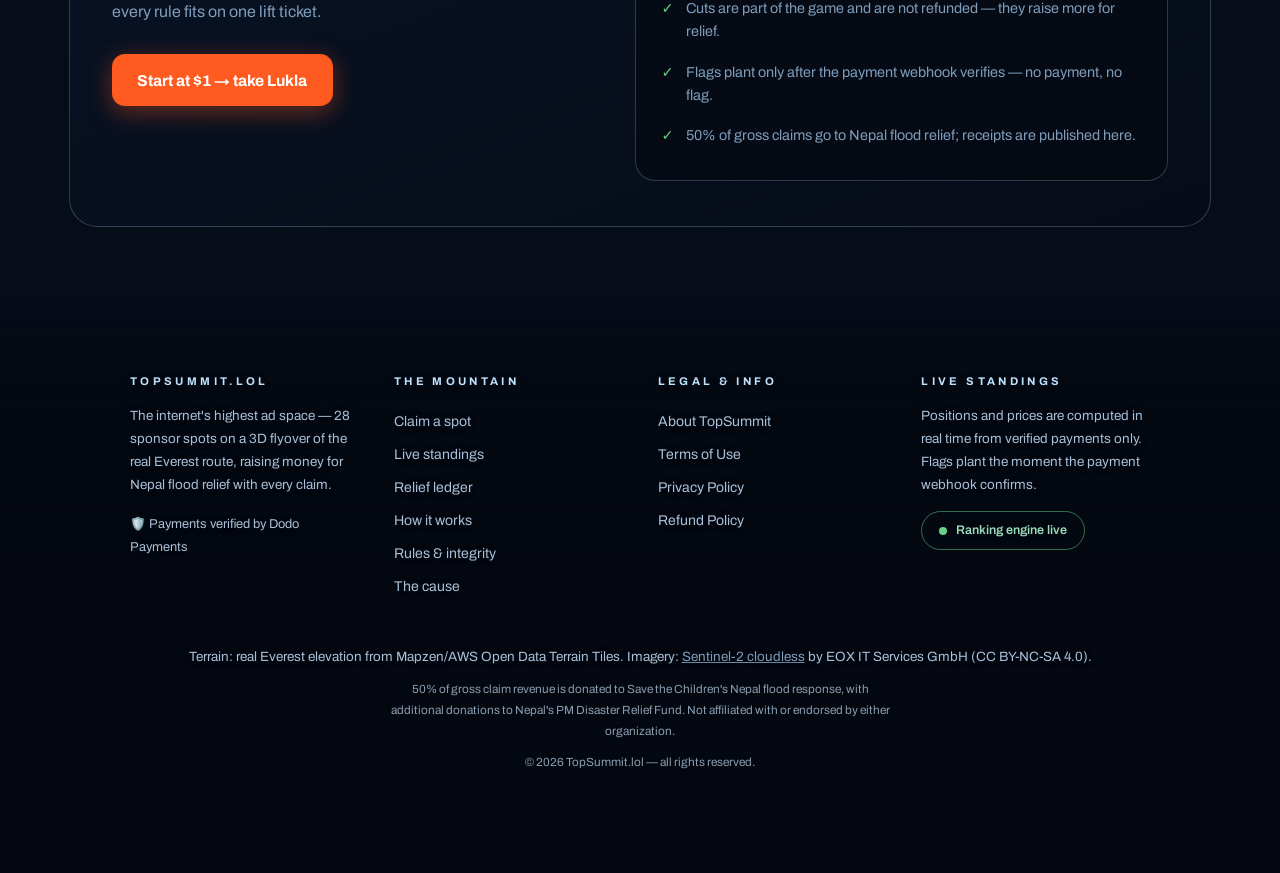
==== commit 38883629: "Summit ridge: side-on camera and fixed staircase layout so the last four spots read as a clear ascen" ====
--- a/index.html
+++ b/index.html
@@ -1142,7 +1142,10 @@
   function spriteK(){ return innerWidth < innerHeight ? 0.8 : 1; }
   /* summit card largest; South Summit + Hillary Step sit within 400 m of it,
      so they fly smaller flags to keep the ridge readable */
-  function flagBase(rank){ return rank === 1 ? 1050 : rank <= 3 ? 560 : rank <= 13 ? 640 : 760; }
+  function flagBase(rank){ return rank === 1 ? 900 : rank <= 3 ? 600 : rank === 4 ? 640 : rank <= 13 ? 640 : 760; }
+  /* pole heights: the ridge flags rise in a clean staircase toward the summit;
+     elsewhere neighbours alternate so tight camps don't hide each other */
+  function poleFor(rank){ return rank === 1 ? 260 : rank === 2 ? 120 : rank === 3 ? 90 : rank === 4 ? 150 : 150 + (rank % 3) * 110; }
   if(navigator.maxTouchPoints > 1){
     document.getElementById("focusHint").textContent =
       "Drag to look around · pinch to zoom · it slowly circles on its own.";
@@ -2113,7 +2116,7 @@
       const w = wpForRank(r);
       const l = toLocal(w.lon, w.lat);
       /* staggered pole heights so the tightly-packed climb flags don't hide each other */
-      const y = Math.max(w.alt, three.heightAt(w.lon, w.lat)) + (r === 1 ? 220 : 150 + (r % 3) * 110);
+      const y = Math.max(w.alt, three.heightAt(w.lon, w.lat)) + poleFor(r);
       const sp = flagSprite(spot, r);
       const s = flagBase(r) * spriteK();
       sp.scale.set(s, s/2, 1);
@@ -2144,11 +2147,18 @@
     const tangent = curve.getTangentAt(Math.min(t, 0.995)).setY(0).normalize();
     three.lastAltM = target.y;
     setStarOpacity(target.y);
+    /* the summit ridge (Balcony -> South Summit -> Hillary Step -> Summit) runs
+       straight away from the flight path, so seen from behind its four flags stack
+       in depth. Over the last legs the camera swings out to the side of the ridge
+       and pulls back, so the ascent reads as a clear left-to-right staircase. */
+    const ridge = Math.min(Math.max((t - 0.84) / 0.16, 0), 1);
+    const ease = ridge * ridge * (3 - 2 * ridge);
+    three.ridgeEase = ease;
     /* pull in tight on the upper mountain: 5.4 km back -> 1.5 km, 1.6 km up -> 450 m */
-    const back = 5400 - t * 3900;
-    const up = 1600 - t * 1150;
+    const back = 5400 - t * 3900 + ease * 900;
+    const up = 1600 - t * 1150 + ease * 200;
     /* gentle swing keeps the camera in the valley rather than behind side ridges */
-    const swing = Math.sin(t * Math.PI * 1.35) * 0.5 + orbitExtra;
+    const swing = Math.sin(t * Math.PI * 1.35) * 0.5 + ease * 1.75 + orbitExtra;
     const off = tangent.clone().multiplyScalar(-back);
     const cosS = Math.cos(swing), sinS = Math.sin(swing);
     const ox = off.x * cosS - off.z * sinS;
@@ -2188,8 +2198,11 @@
     if(!three || !three.flagGroup || !MOBILE) return;
     const cam = three.camera;
     const halfW = Math.tan(cam.fov * Math.PI / 360) * cam.aspect;
+    const ridgeOn = (three.ridgeEase || 0) > 0.001;
     three.flagGroup.children.forEach(sp=>{
       const base = flagBase(sp.userData.rank) * spriteK();
+      /* the ridge staircase is laid out at exact base sizes — never inflate it */
+      if(ridgeOn && sp.userData.rank <= 4){ sp.scale.set(base, base/2, 1); return; }
       const d = sp.position.distanceTo(cam.position);
       const want = 2 * d * halfW * 0.26;
       const s = Math.min(Math.max(base, want), base * 3);
@@ -2201,8 +2214,44 @@
      a lower-ranked ridge flag that would cover a higher one slides sideways
      along the ridge until its card is clear, so the summit is never hidden. */
   const _ndc = new THREE.Vector3(), _right = new THREE.Vector3();
+  /* ridge mode: a fixed staircase. The summit card stays on the peak; Hillary
+     Step, South Summit and the Balcony fan out along the ridge on the Balcony's
+     side, each pole lower than the last, so the ascent reads left-to-right. */
+  const RIDGE_OFFSET = { 1: 0, 2: 800, 3: 1420, 4: 1960 };
+  const _tgt = new THREE.Vector3();
+  function layoutRidge(e){
+    const cam = three.camera;
+    const byRank = {};
+    three.flagGroup.children.forEach(sp=>{ if(sp.userData.rank <= 4 && sp.userData.base) byRank[sp.userData.rank] = sp; });
+    if(!byRank[1] || !byRank[4]) return;
+    _right.set(1, 0, 0).applyQuaternion(cam.quaternion); _right.y = 0; _right.normalize();
+    const sx = _ndc.copy(byRank[1].userData.base).project(cam).x;
+    const bx = _ndc.copy(byRank[4].userData.base).project(cam).x;
+    /* fan out into the open side of the frame (away from where the Balcony
+       naturally projects), so the staircase never runs off the screen edge */
+    const dir = bx >= sx ? -1 : 1;
+    const sb = byRank[1].userData.base;
+    for(const r of [1, 2, 3, 4]){
+      const sp = byRank[r];
+      if(!sp) continue;
+      /* target: beside the summit at an exact spacing, keeping this flag's own
+         height so the poles still rise toward the peak */
+      _tgt.set(sb.x, sp.userData.base.y, sb.z).addScaledVector(_right, dir * RIDGE_OFFSET[r]);
+      sp.position.copy(sp.userData.base).lerp(_tgt, e);
+    }
+    /* the South Col group sits right under the camera here — let it recede */
+    three.flagGroup.children.forEach(sp=>{
+      const r = sp.userData.rank;
+      if(r >= 5 && r <= 8){
+        const k = (1 - 0.5 * e);
+        const b = flagBase(r) * spriteK() * k;
+        sp.scale.set(b, b/2, 1);
+      }
+    });
+  }
   function separateRidgeFlags(){
     if(!three || !three.flagGroup) return;
+    if((three.ridgeEase || 0) > 0.001){ layoutRidge(three.ridgeEase); return; }
     const cam = three.camera;
     const flags = three.flagGroup.children
       .filter(sp=>sp.visible && sp.userData.rank <= 4 && sp.userData.base)
@@ -2776,6 +2825,10 @@
 
   /* debug/tuning hooks: preview the camera at any progress 0..1 from the console */
   window.__setProgress = applyProgress;
+  window.__flags = () => !three ? null : { ease: three.ridgeEase, cam: three.camera.position.toArray().map(Math.round),
+    flags: three.flagGroup.children.filter(f=>f.userData.rank <= 5).map(f=>({ r: f.userData.rank, sx: Math.round(f.scale.x),
+      pos: f.position.toArray().map(Math.round), base: f.userData.base && f.userData.base.toArray().map(Math.round),
+      d: Math.round(f.position.distanceTo(three.camera.position)) })) };
 
   /* ---------- hero claim form: minimize / restore ---------- */
   function setHeroMin(on){
